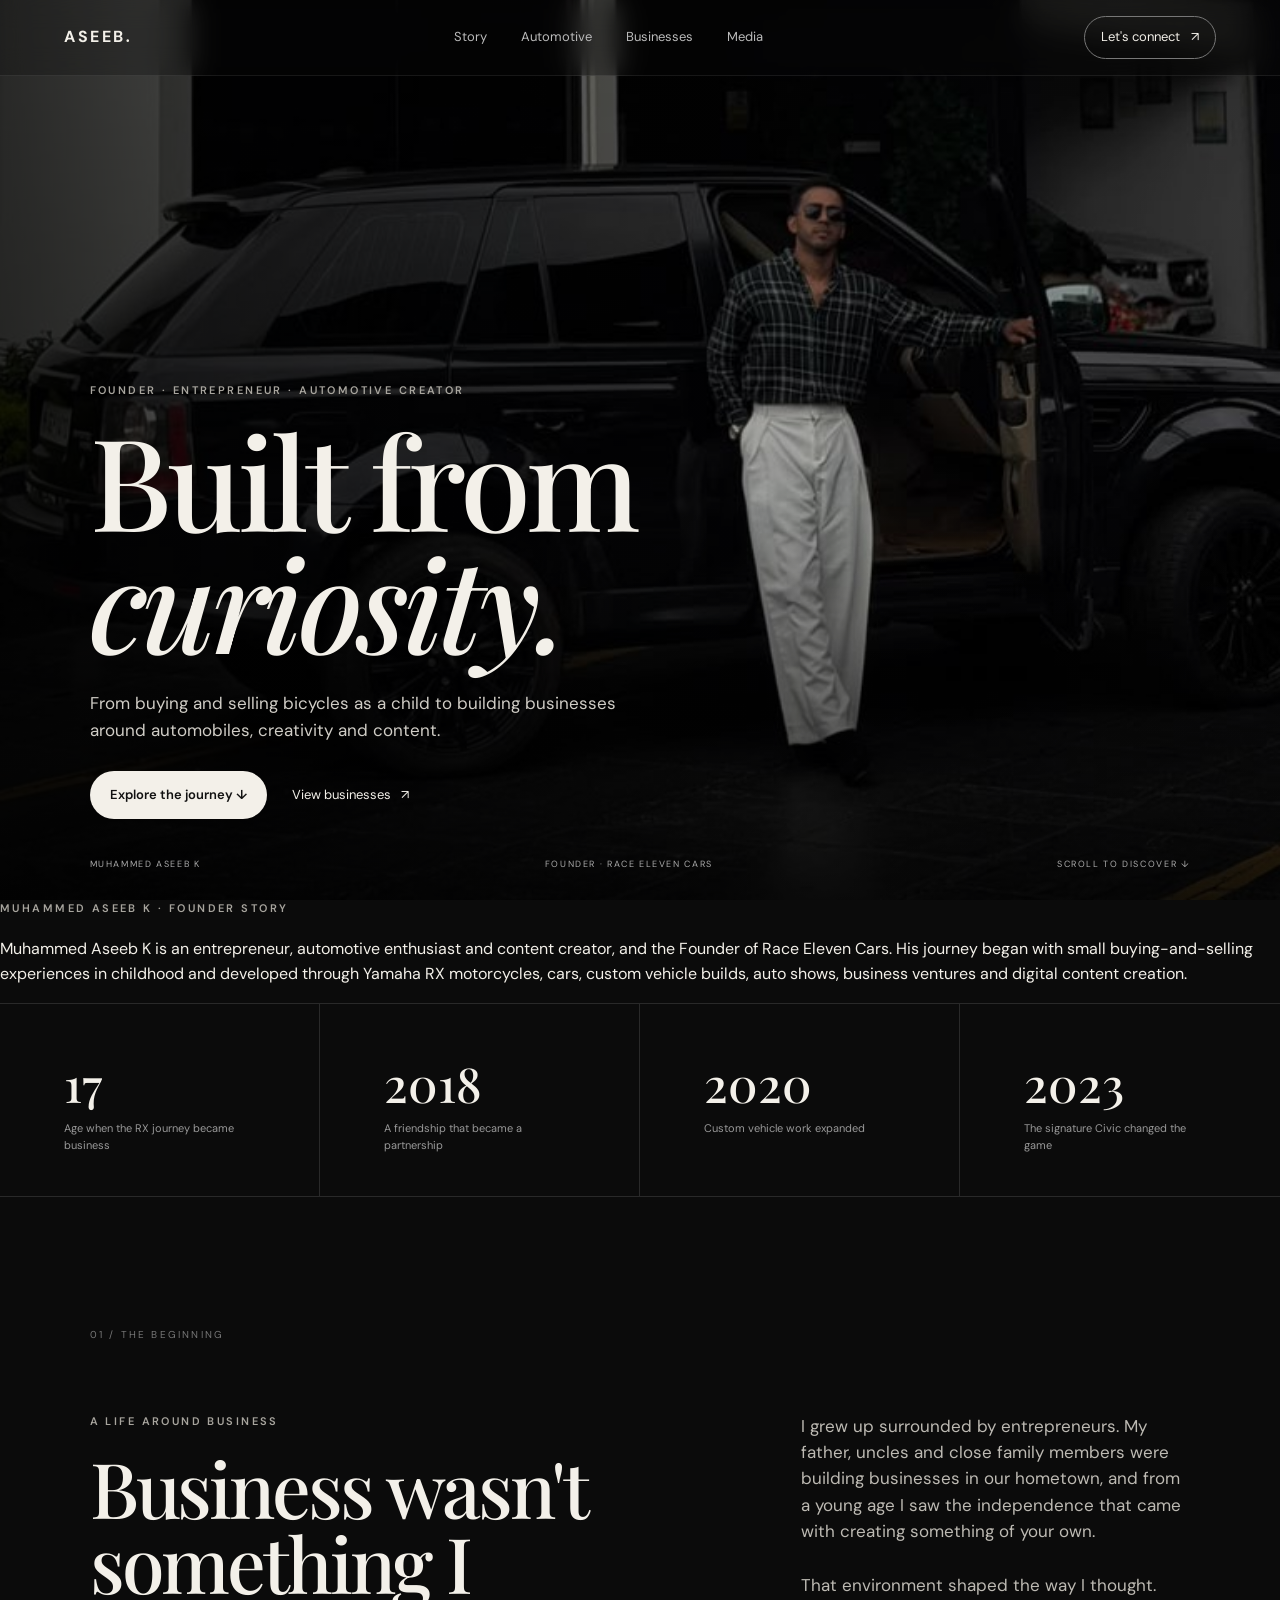
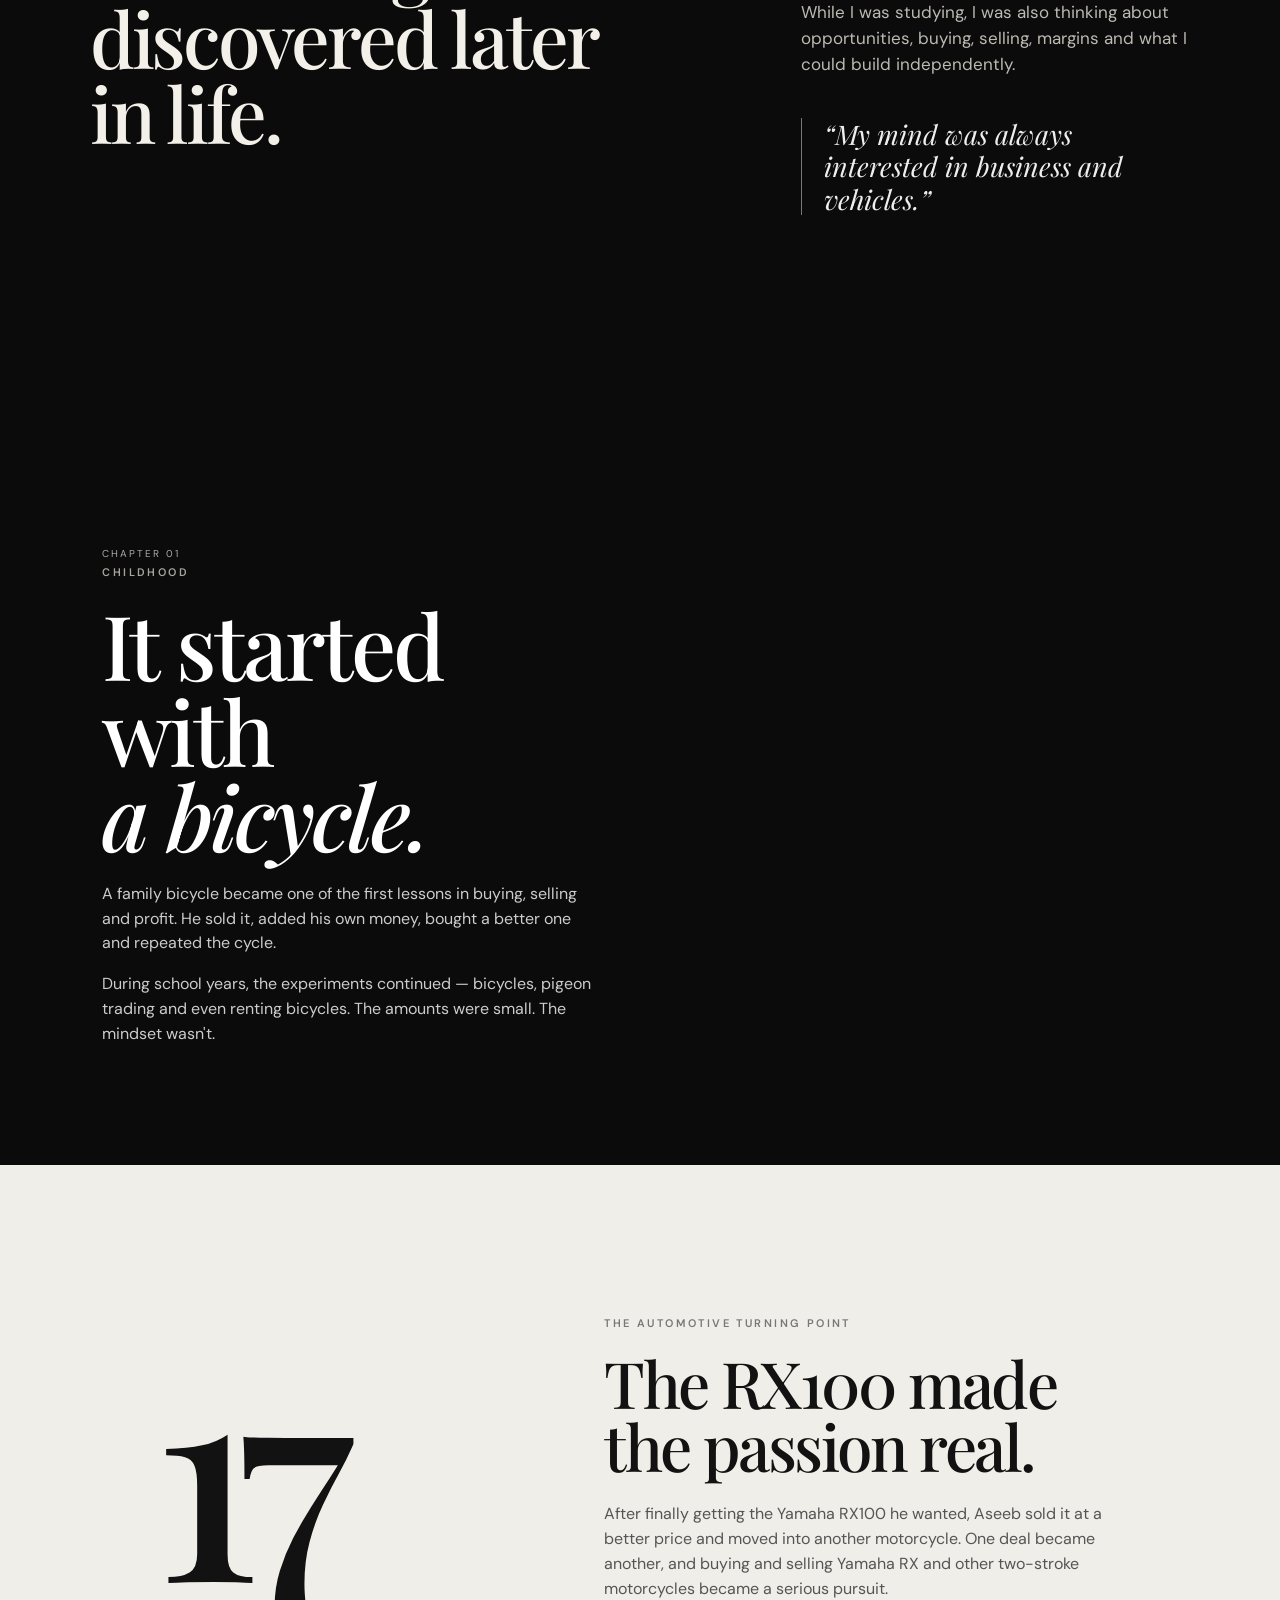
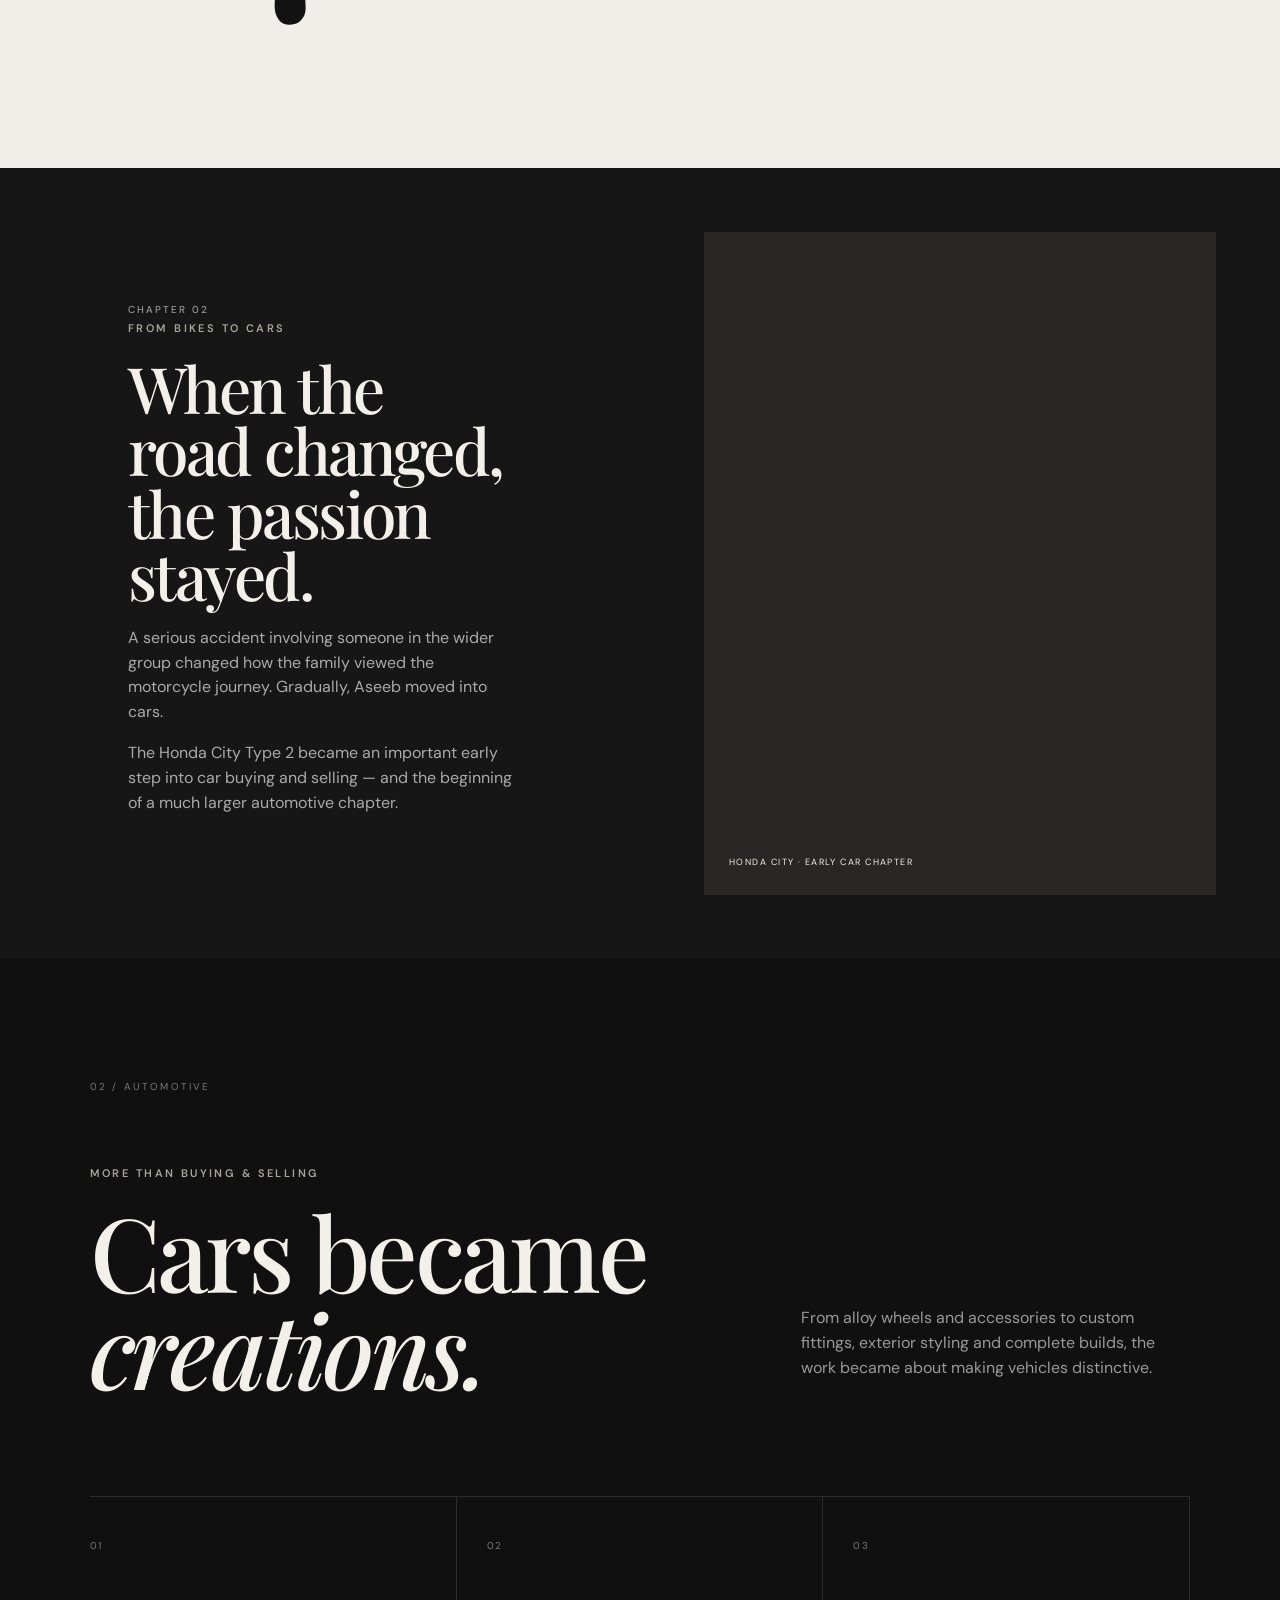
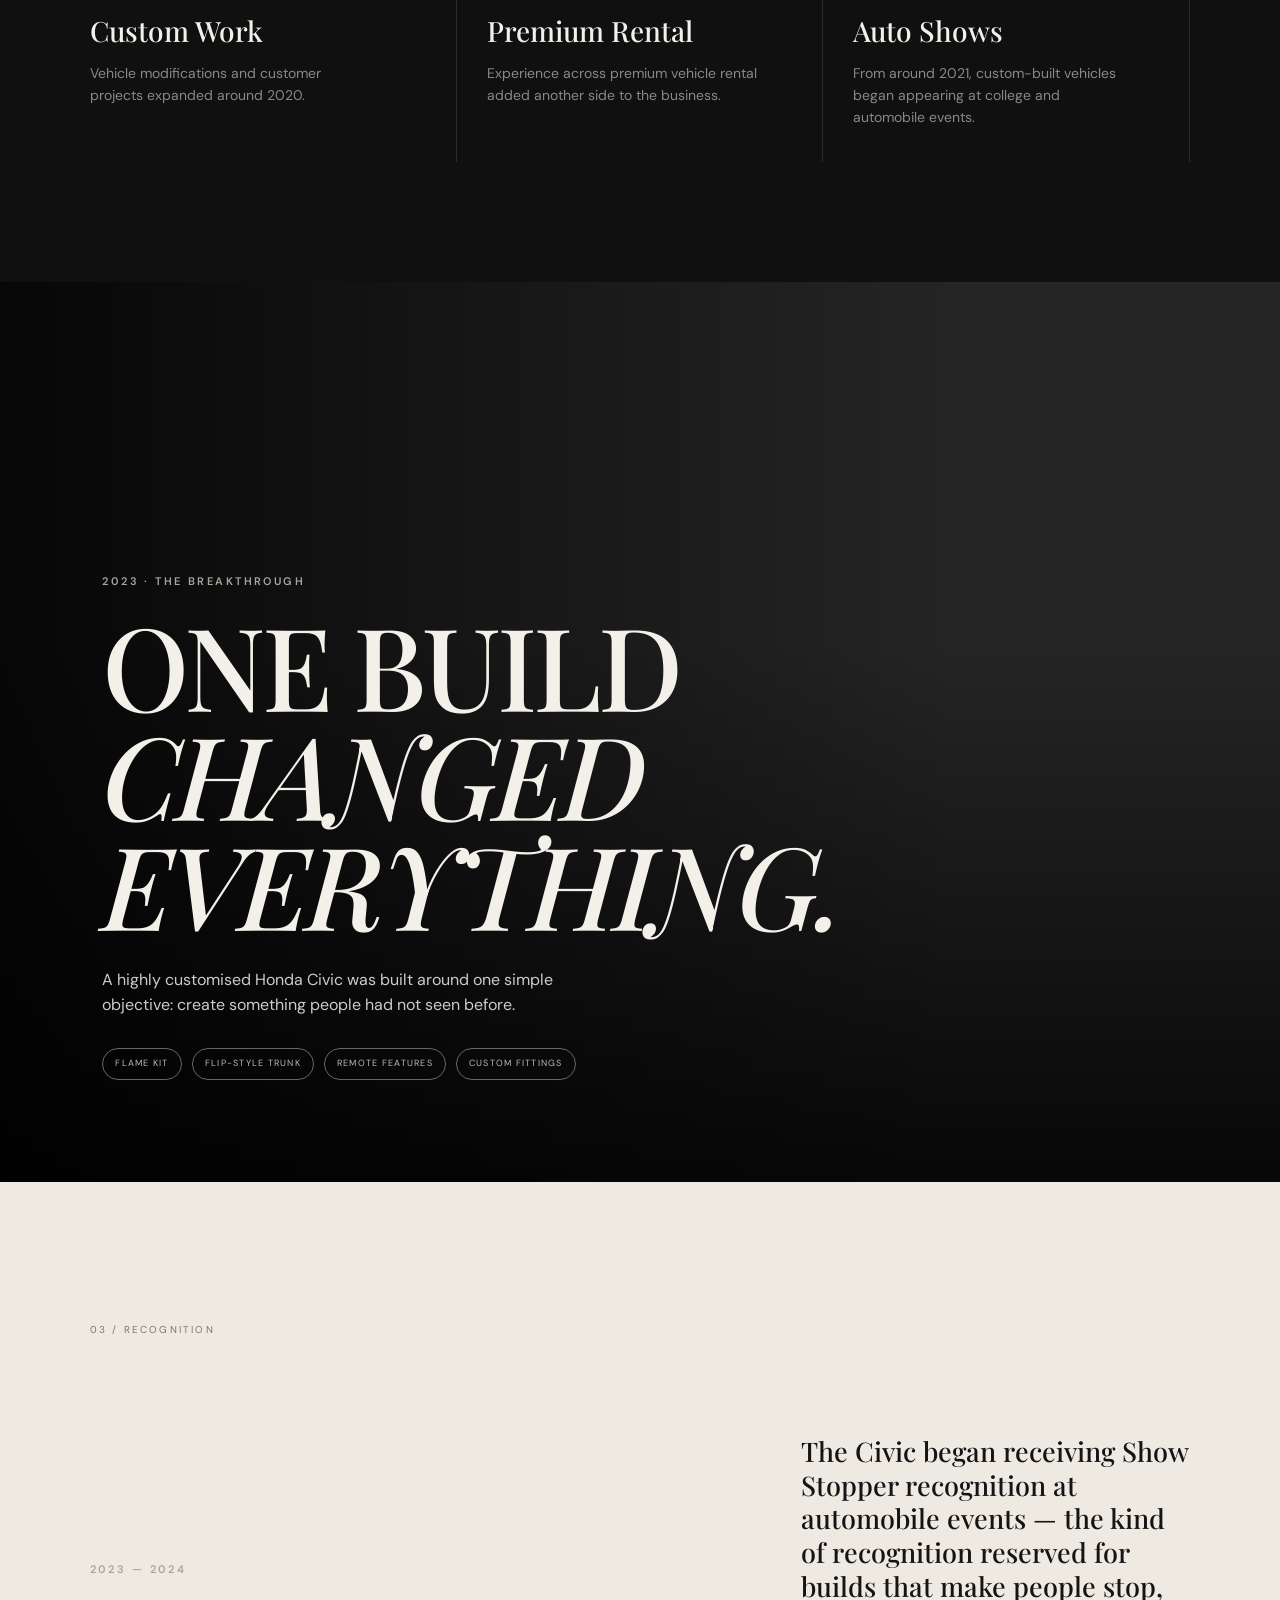
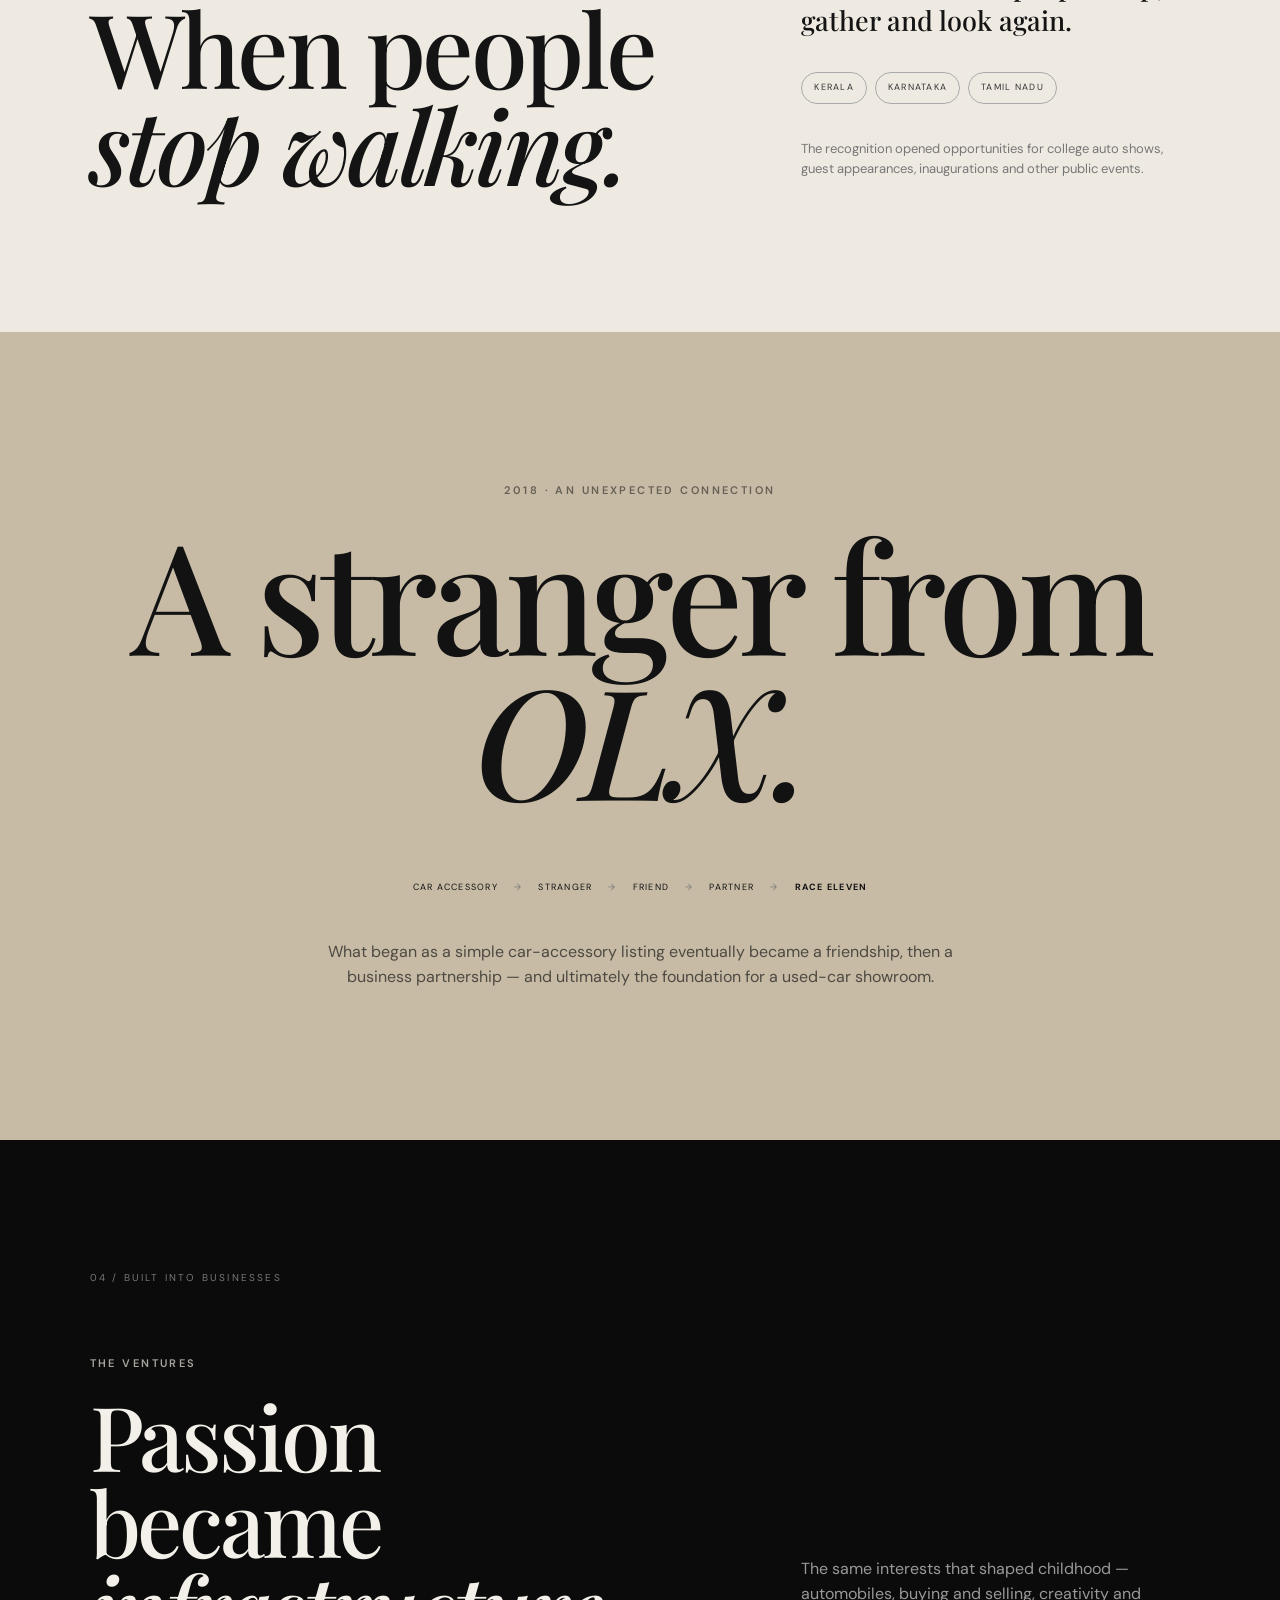
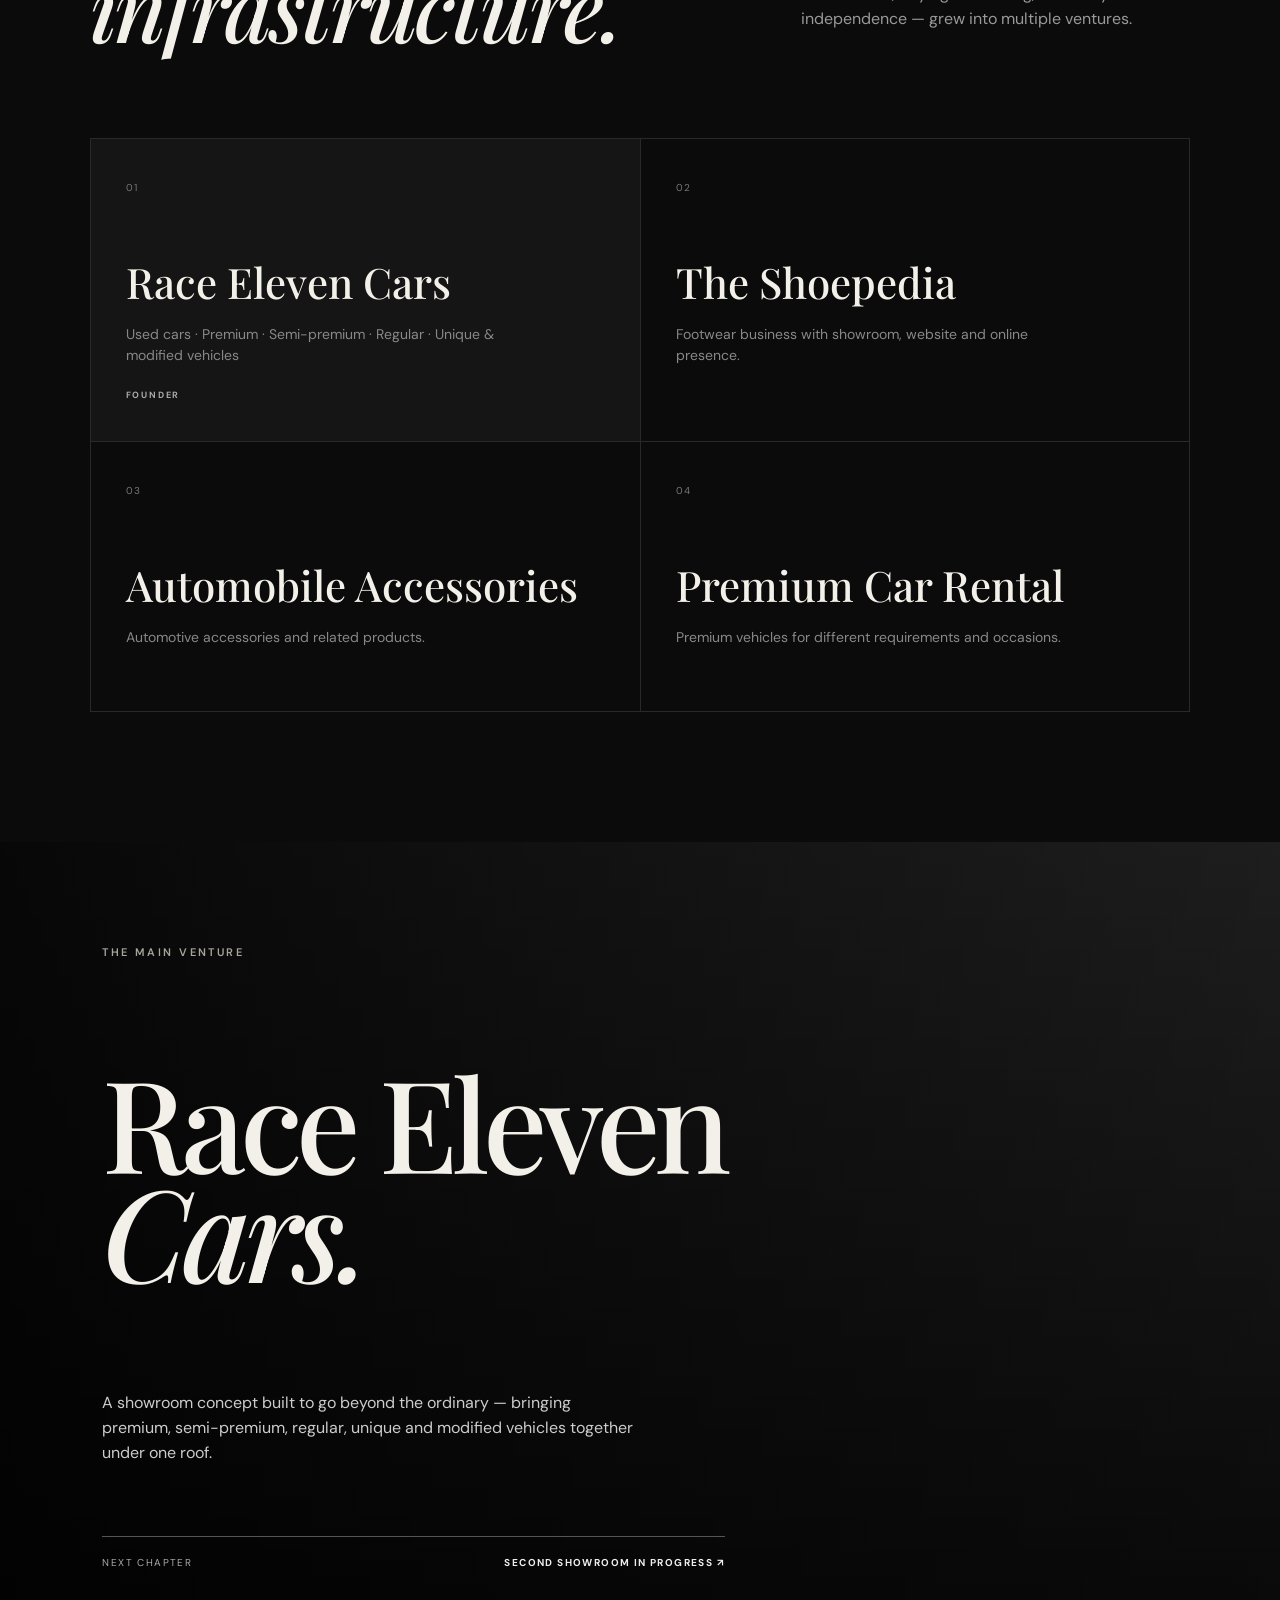
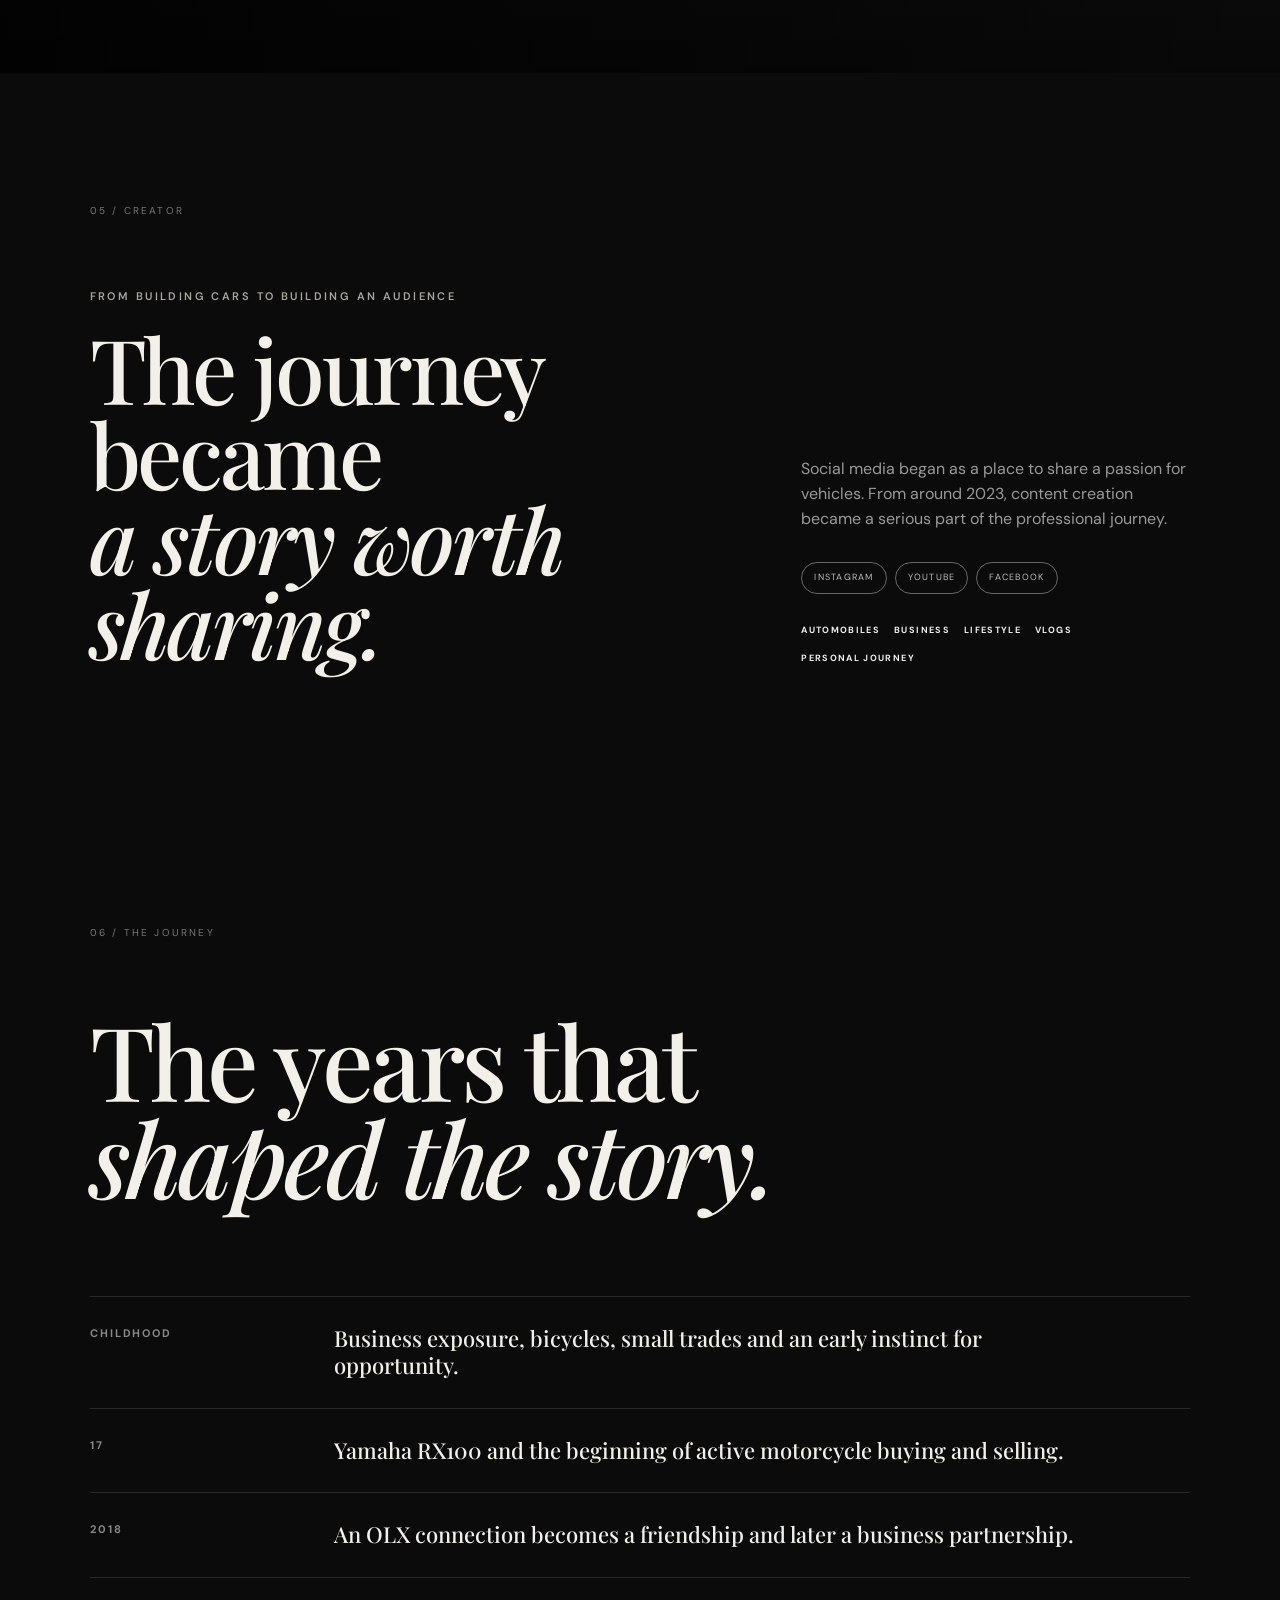
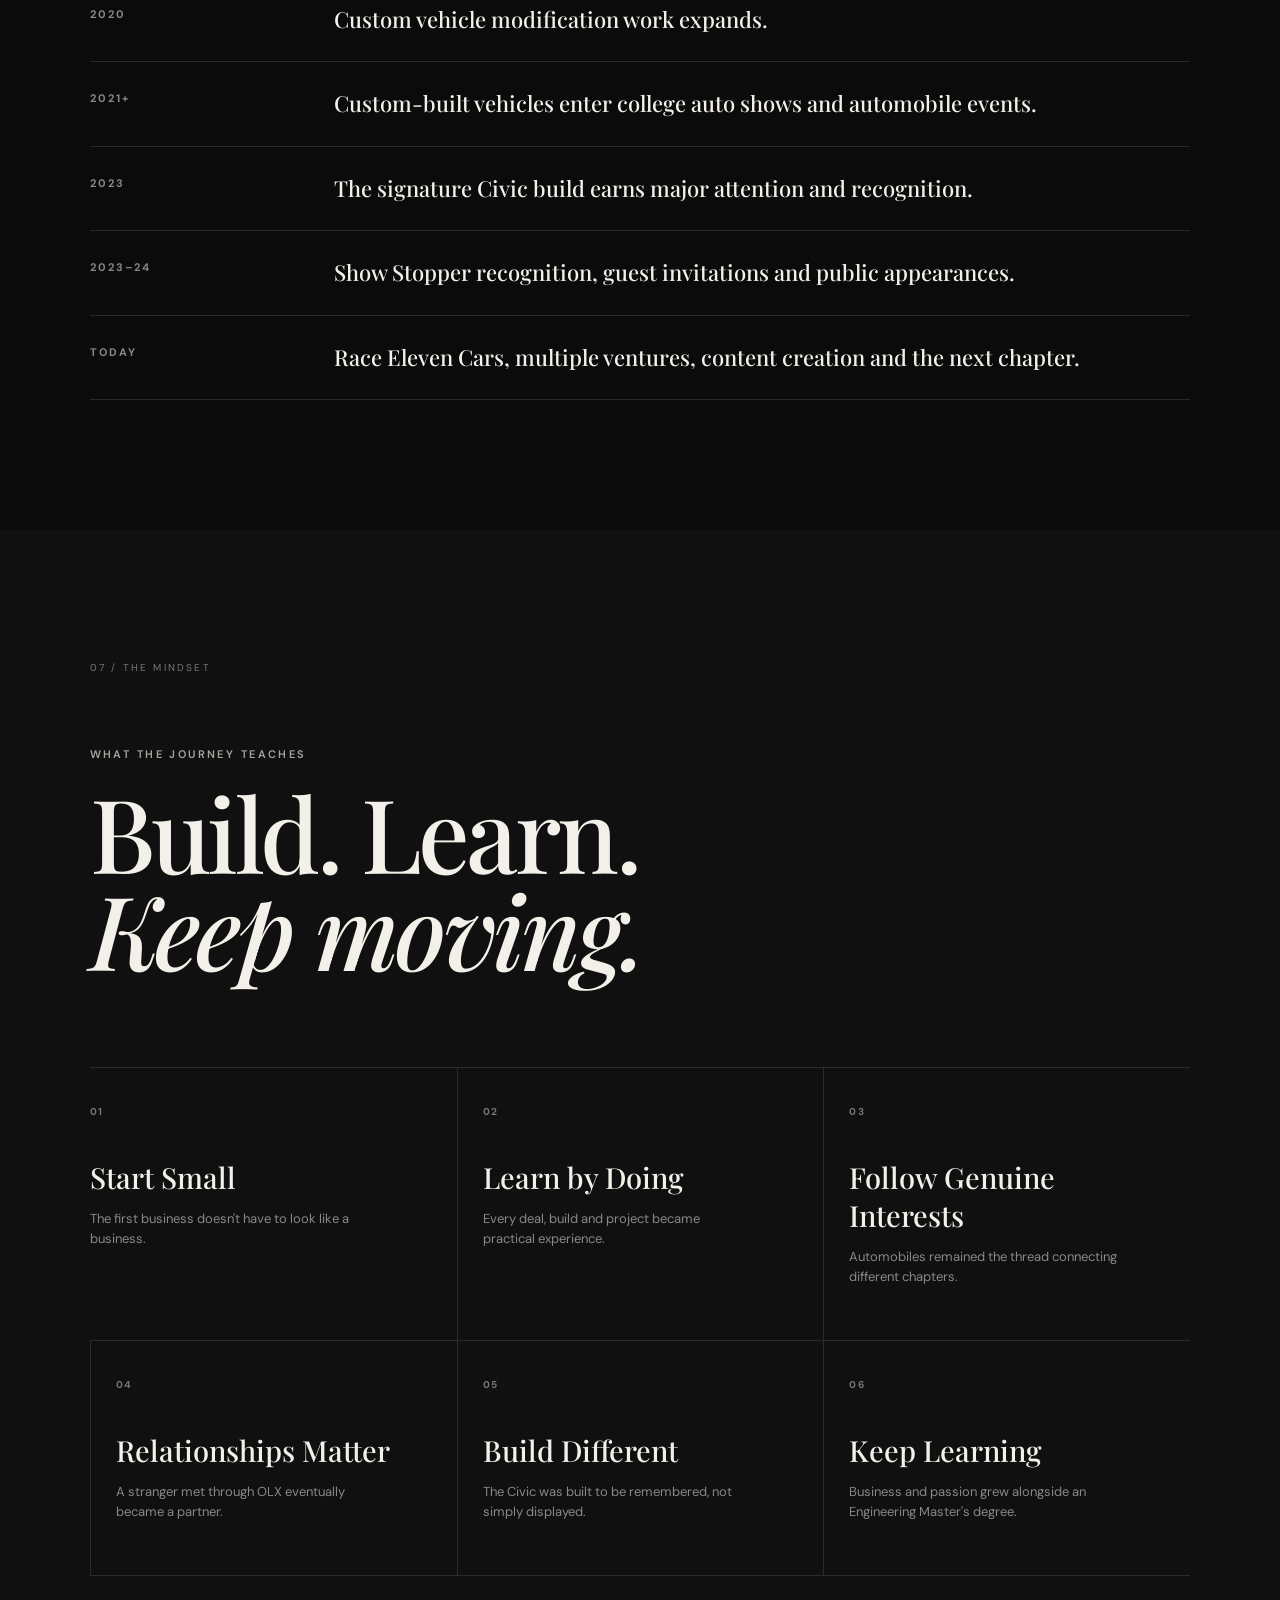
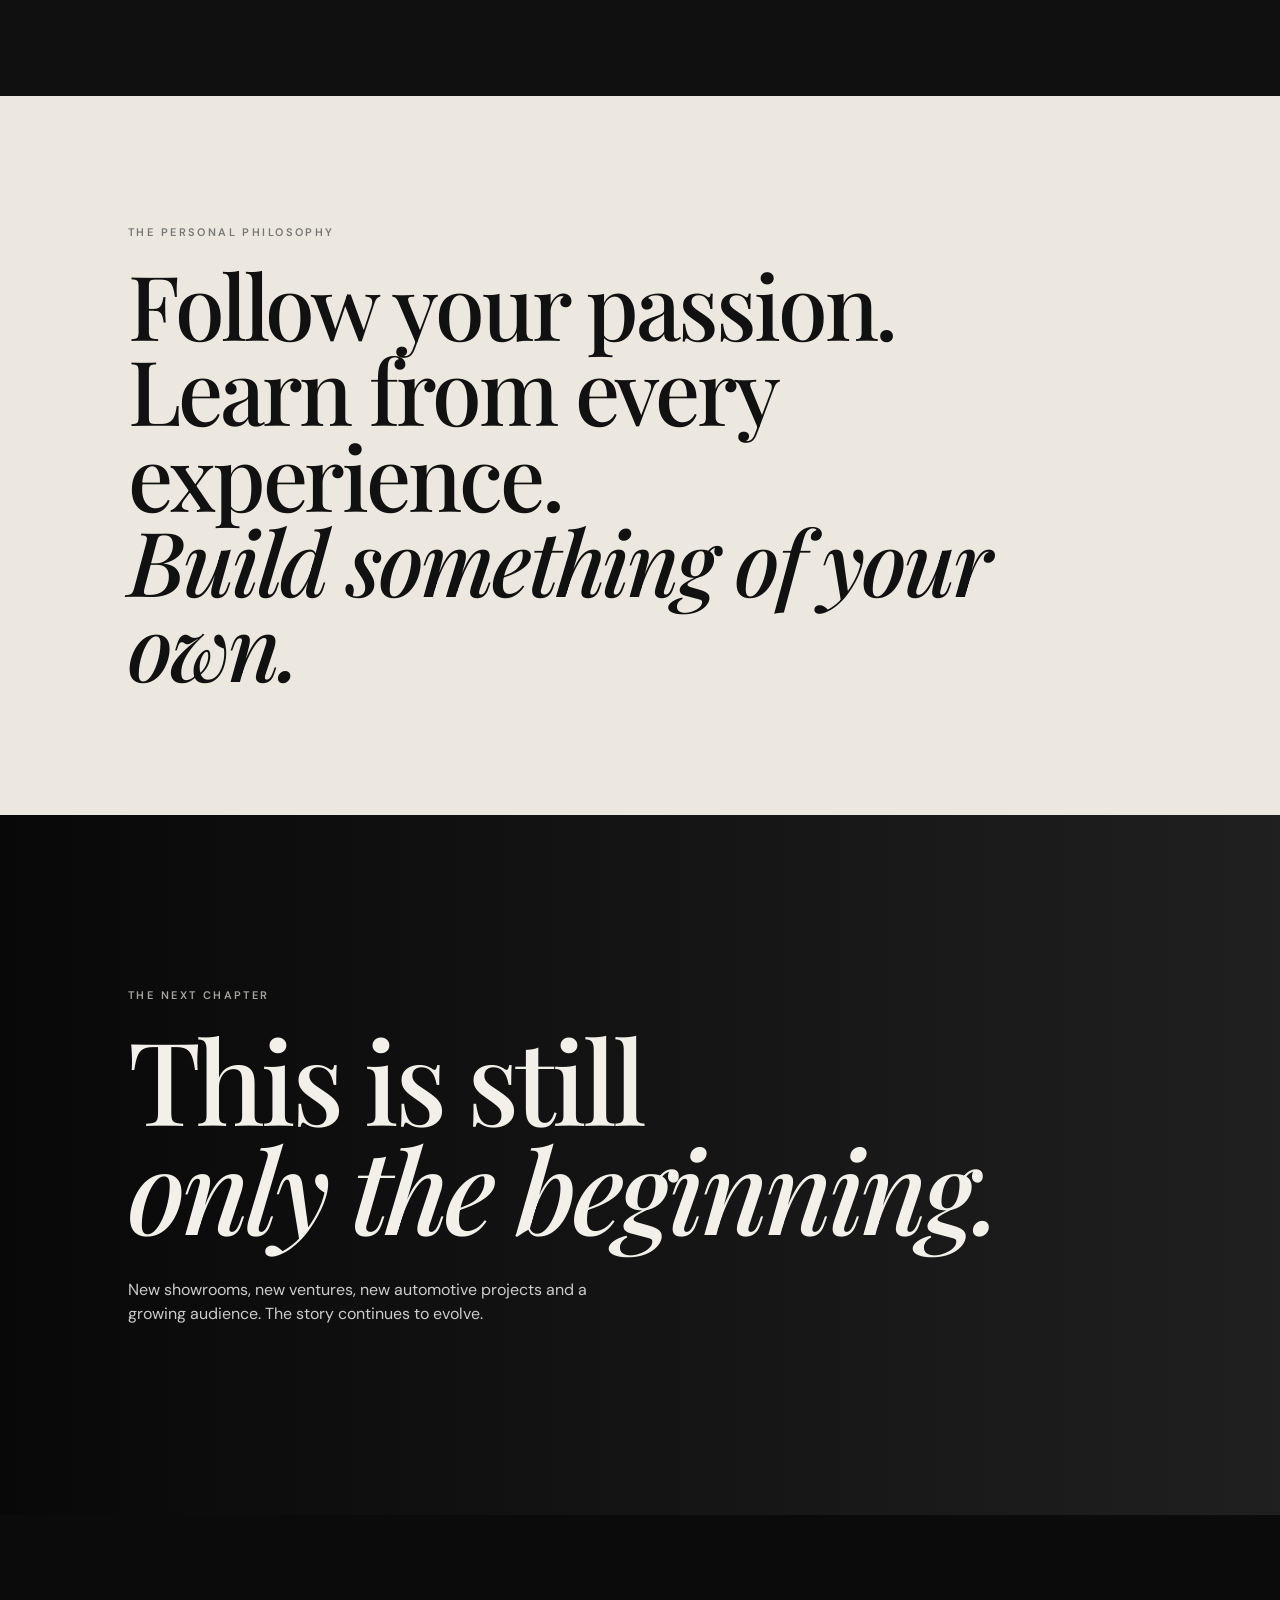
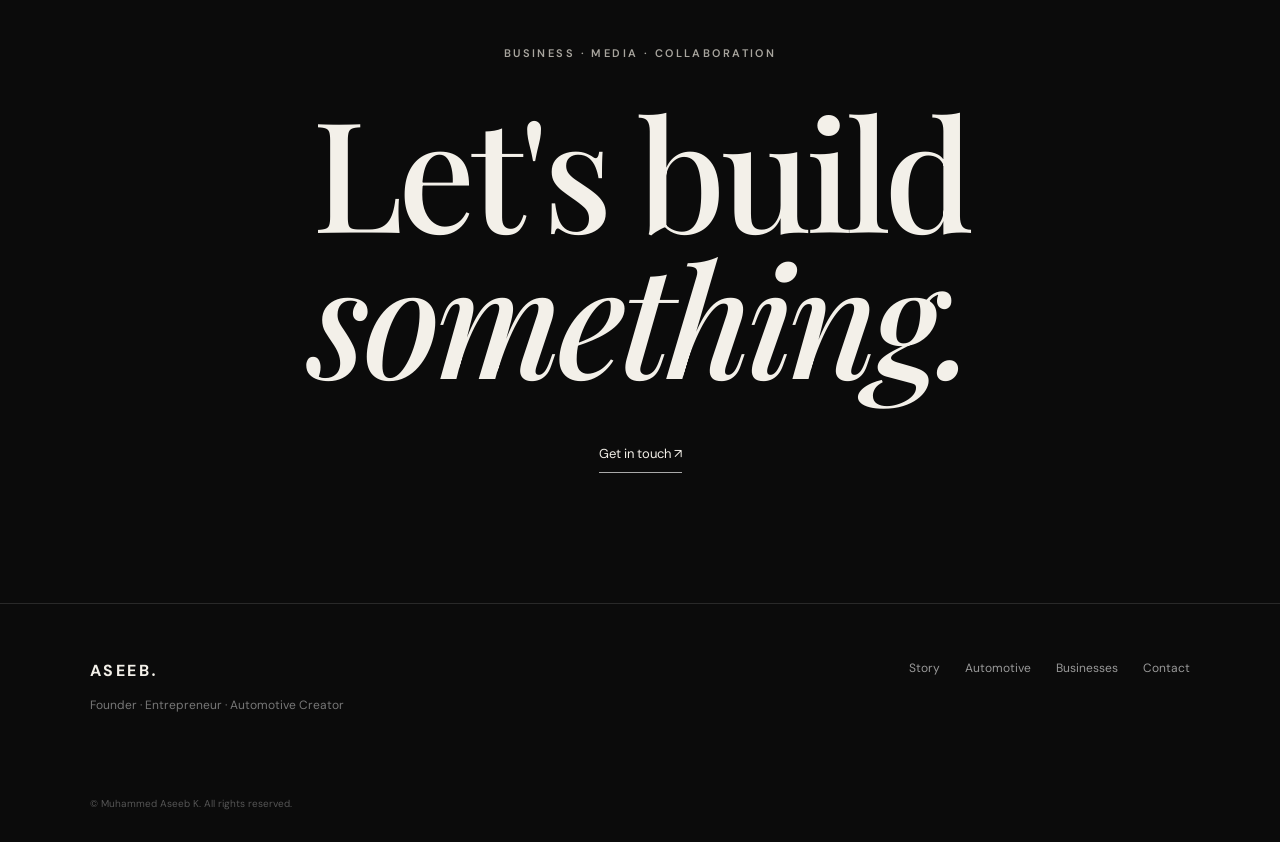
==== index.html @ 9942013c "new" ====
<!doctype html>
<html lang="en">
<head>
  <meta charset="utf-8">
  <meta name="viewport" content="width=device-width, initial-scale=1">

  <!-- Primary SEO -->
  <title>Muhammed Aseeb K | Founder, Entrepreneur & Automotive Creator</title>
  <meta name="description" content="Discover the founder story of Muhammed Aseeb K — entrepreneur, automotive enthusiast, content creator and Founder of Race Eleven Cars, from early bicycle trading to building automotive businesses.">
  <meta name="keywords" content="Muhammed Aseeb K, Muhammed Aseeb, Aseeb K, Race Eleven Cars, automotive entrepreneur, entrepreneur, founder, automotive creator, car enthusiast, modified cars, Kerala entrepreneur, used car business">
  <meta name="author" content="Muhammed Aseeb K">
  <meta name="robots" content="index, follow, max-image-preview:large, max-snippet:-1, max-video-preview:-1">
  <meta name="googlebot" content="index, follow, max-image-preview:large, max-snippet:-1, max-video-preview:-1">
  <meta name="theme-color" content="#0b0b0b">
  <link rel="canonical" href="https://kukkur11.com/">

  <!-- Open Graph / Facebook / LinkedIn -->
  <meta property="og:type" content="profile">
  <meta property="og:title" content="Muhammed Aseeb K | Founder, Entrepreneur & Automotive Creator">
  <meta property="og:description" content="The journey of Muhammed Aseeb K — from early buying and selling to automobiles, custom builds, Race Eleven Cars and content creation.">
  <meta property="og:url" content="https://kukkur11.com/">
  <meta property="og:site_name" content="Muhammed Aseeb K">
  <meta property="og:locale" content="en_US">
  <meta property="og:image" content="https://kukkur11.com/assets/kukku-hero-image.jpeg">
  <meta property="og:image:alt" content="Muhammed Aseeb K — Founder and automotive entrepreneur">

  <!-- X / Twitter -->
  <meta name="twitter:card" content="summary_large_image">
  <meta name="twitter:title" content="Muhammed Aseeb K | Founder & Automotive Entrepreneur">
  <meta name="twitter:description" content="Explore the founder journey of Muhammed Aseeb K, Founder of Race Eleven Cars and automotive entrepreneur.">
  <meta name="twitter:image" content="https://kukkur11.com/assets/og-image.jpg">
  <meta name="twitter:image:alt" content="Muhammed Aseeb K — Founder and automotive entrepreneur">

  <!-- Performance -->
  <link rel="preconnect" href="https://fonts.googleapis.com">
  <link rel="preconnect" href="https://fonts.gstatic.com" crossorigin>
  <link rel="preload" as="image" href="assets/hero.jpg">

  <!-- Fonts & stylesheet -->
  <link href="https://fonts.googleapis.com/css2?family=DM+Sans:wght@400;500;600;700&family=Playfair+Display:ital,wght@0,500;0,600;1,500;1,600&display=swap" rel="stylesheet">
  <link rel="stylesheet" href="styles.css">

  <!-- Person / Organization structured data -->
  <script type="application/ld+json">
  {
    "@context": "https://schema.org",
    "@type": "Person",
    "@id": "https://kukkur11.com/#muhammed-aseeb-k",
    "name": "Muhammed Aseeb K",
    "url": "https://kukkur11.com/",
    "jobTitle": "Founder, Entrepreneur & Automotive Creator",
    "description": "Entrepreneur, automotive enthusiast and content creator. Founder of Race Eleven Cars.",
    "knowsAbout": [
      "Entrepreneurship",
      "Automobiles",
      "Used Cars",
      "Vehicle Modification",
      "Automotive Content Creation"
    ],
    "worksFor": {
      "@type": "Organization",
      "name": "Race Eleven Cars"
    }
  }
  </script>

  <!-- Website structured data -->
  <script type="application/ld+json">
  {
    "@context": "https://schema.org",
    "@type": "WebSite",
    "@id": "https://kukkur11.com/#website",
    "url": "https://kukkur11.com/",
    "name": "Muhammed Aseeb K",
    "description": "Official founder portfolio and business story of Muhammed Aseeb K.",
    "publisher": {
      "@type": "Person",
      "name": "Muhammed Aseeb K"
    }
  }
  </script>

  <!-- FAQ structured data -->
  <script type="application/ld+json">
  {
    "@context": "https://schema.org",
    "@type": "FAQPage",
    "mainEntity": [
      {
        "@type": "Question",
        "name": "Who is Muhammed Aseeb K?",
        "acceptedAnswer": {
          "@type": "Answer",
          "text": "Muhammed Aseeb K is an entrepreneur, automotive enthusiast and content creator, and the Founder of Race Eleven Cars."
        }
      },
      {
        "@type": "Question",
        "name": "What is Race Eleven Cars?",
        "acceptedAnswer": {
          "@type": "Answer",
          "text": "Race Eleven Cars is a used-car showroom concept offering premium, semi-premium, regular, unique and modified vehicles."
        }
      },
      {
        "@type": "Question",
        "name": "When did Muhammed Aseeb K start his automobile journey?",
        "acceptedAnswer": {
          "@type": "Answer",
          "text": "His automobile business journey became more active at age 17, when he began buying and selling Yamaha RX and other two-stroke motorcycles."
        }
      },
      {
        "@type": "Question",
        "name": "What is notable about his 2023 Civic build?",
        "acceptedAnswer": {
          "@type": "Answer",
          "text": "In 2023, Muhammed Aseeb K built a highly customised Honda Civic with distinctive modifications including a flame kit, flip-style trunk setup, remote-operated features and custom fittings."
        }
      }
    ]
  }
  </script>
</head>
<body>
  <div class="progress"></div>

  <header class="nav">
    <a class="brand" href="#top">ASEEB<span>.</span></a>
    <nav>
      <a href="#story">Story</a>
      <a href="#automotive">Automotive</a>
      <a href="#businesses">Businesses</a>
      <a href="#media">Media</a>
    </nav>
    <a class="nav-cta" href="#contact">Let's connect <span>↗</span></a>
    <button class="menu" aria-label="Open menu">☰</button>
  </header>

  <main id="top" aria-label="Muhammed Aseeb K founder story">
    <section class="hero" aria-labelledby="hero-title">
      <div class="hero-bg"></div>
      <div class="hero-overlay"></div>
      <div class="hero-content">
        <p class="eyebrow">FOUNDER · ENTREPRENEUR · AUTOMOTIVE CREATOR</p>
        <h1 id="hero-title">Built from<br><em>curiosity.</em></h1>
        <p class="hero-copy">From buying and selling bicycles as a child to building businesses around automobiles, creativity and content.</p>
        <div class="hero-actions">
          <a class="button light" href="#story">Explore the journey <span>↓</span></a>
          <a class="text-link" href="#businesses">View businesses <span>↗</span></a>
        </div>
      </div>
      <div class="hero-bottom">
        <span>MUHAMMED ASEEB K</span>
        <span>FOUNDER · RACE ELEVEN CARS</span>
        <span>SCROLL TO DISCOVER ↓</span>
      </div>
    </section>

    <section class="seo-intro" aria-label="About Muhammed Aseeb K">
      <div>
        <p class="eyebrow">MUHAMMED ASEEB K · FOUNDER STORY</p>
        <p>Muhammed Aseeb K is an entrepreneur, automotive enthusiast and content creator, and the Founder of Race Eleven Cars. His journey began with small buying-and-selling experiences in childhood and developed through Yamaha RX motorcycles, cars, custom vehicle builds, auto shows, business ventures and digital content creation.</p>
      </div>
    </section>

    <section class="stats">
      <div><strong>17</strong><span>Age when the RX journey became business</span></div>
      <div><strong>2018</strong><span>A friendship that became a partnership</span></div>
      <div><strong>2020</strong><span>Custom vehicle work expanded</span></div>
      <div><strong>2023</strong><span>The signature Civic changed the game</span></div>
    </section>

    <section class="intro section" id="story">
      <div class="section-label">01 / THE BEGINNING</div>
      <div class="intro-grid">
        <div>
          <p class="eyebrow">A LIFE AROUND BUSINESS</p>
          <h2>Business wasn't something I discovered later in life.</h2>
        </div>
        <div class="intro-text">
          <p>I grew up surrounded by entrepreneurs. My father, uncles and close family members were building businesses in our hometown, and from a young age I saw the independence that came with creating something of your own.</p>
          <p>That environment shaped the way I thought. While I was studying, I was also thinking about opportunities, buying, selling, margins and what I could build independently.</p>
          <blockquote>“My mind was always interested in business and vehicles.”</blockquote>
        </div>
      </div>
    </section>

    <section class="chapter image-chapter">
      <div class="chapter-image bicycle"></div>
      <div class="chapter-content">
        <span class="chapter-number">CHAPTER 01</span>
        <p class="eyebrow">CHILDHOOD</p>
        <h2>It started with<br><em>a bicycle.</em></h2>
        <p>A family bicycle became one of the first lessons in buying, selling and profit. He sold it, added his own money, bought a better one and repeated the cycle.</p>
        <p>During school years, the experiments continued — bicycles, pigeon trading and even renting bicycles. The amounts were small. The mindset wasn't.</p>
      </div>
    </section>

    <section class="age-section">
      <div class="age">17</div>
      <div>
        <p class="eyebrow">THE AUTOMOTIVE TURNING POINT</p>
        <h2>The RX100 made the passion real.</h2>
        <p>After finally getting the Yamaha RX100 he wanted, Aseeb sold it at a better price and moved into another motorcycle. One deal became another, and buying and selling Yamaha RX and other two-stroke motorcycles became a serious pursuit.</p>
      </div>
    </section>

    <section class="split-story">
      <div class="split-copy">
        <span class="chapter-number">CHAPTER 02</span>
        <p class="eyebrow">FROM BIKES TO CARS</p>
        <h2>When the road changed, the passion stayed.</h2>
        <p>A serious accident involving someone in the wider group changed how the family viewed the motorcycle journey. Gradually, Aseeb moved into cars.</p>
        <p>The Honda City Type 2 became an important early step into car buying and selling — and the beginning of a much larger automotive chapter.</p>
      </div>
      <div class="split-visual">
        <div class="visual-card city"><span>HONDA CITY · EARLY CAR CHAPTER</span></div>
      </div>
    </section>

    <section class="dark-section" id="automotive">
      <div class="section-label">02 / AUTOMOTIVE</div>
      <div class="dark-head">
        <div><p class="eyebrow">MORE THAN BUYING & SELLING</p><h2>Cars became<br><em>creations.</em></h2></div>
        <p>From alloy wheels and accessories to custom fittings, exterior styling and complete builds, the work became about making vehicles distinctive.</p>
      </div>
      <div class="feature-grid">
        <article><span>01</span><h3>Custom Work</h3><p>Vehicle modifications and customer projects expanded around 2020.</p></article>
        <article><span>02</span><h3>Premium Rental</h3><p>Experience across premium vehicle rental added another side to the business.</p></article>
        <article><span>03</span><h3>Auto Shows</h3><p>From around 2021, custom-built vehicles began appearing at college and automobile events.</p></article>
      </div>
    </section>

    <section class="civic">
      <div class="civic-backdrop"></div>
      <div class="civic-content">
        <p class="eyebrow">2023 · THE BREAKTHROUGH</p>
        <h2>ONE BUILD<br><em>CHANGED EVERYTHING.</em></h2>
        <p>A highly customised Honda Civic was built around one simple objective: create something people had not seen before.</p>
        <div class="specs">
          <span>FLAME KIT</span><span>FLIP-STYLE TRUNK</span><span>REMOTE FEATURES</span><span>CUSTOM FITTINGS</span>
        </div>
      </div>
    </section>

    <section class="showstopper">
      <div class="section-label">03 / RECOGNITION</div>
      <div class="show-grid">
        <div>
          <p class="eyebrow">2023 — 2024</p>
          <h2>When people<br><em>stop walking.</em></h2>
        </div>
        <div>
          <p class="large-copy">The Civic began receiving Show Stopper recognition at automobile events — the kind of recognition reserved for builds that make people stop, gather and look again.</p>
          <div class="regions"><span>KERALA</span><span>KARNATAKA</span><span>TAMIL NADU</span></div>
          <p class="muted">The recognition opened opportunities for college auto shows, guest appearances, inaugurations and other public events.</p>
        </div>
      </div>
    </section>

    <section class="olx">
      <div class="olx-inner">
        <p class="eyebrow">2018 · AN UNEXPECTED CONNECTION</p>
        <h2>A stranger from<br><em>OLX.</em></h2>
        <div class="path"><span>CAR ACCESSORY</span><i>→</i><span>STRANGER</span><i>→</i><span>FRIEND</span><i>→</i><span>PARTNER</span><i>→</i><strong>RACE ELEVEN</strong></div>
        <p>What began as a simple car-accessory listing eventually became a friendship, then a business partnership — and ultimately the foundation for a used-car showroom.</p>
      </div>
    </section>

    <section class="businesses section" id="businesses">
      <div class="section-label">04 / BUILT INTO BUSINESSES</div>
      <div class="business-head">
        <div><p class="eyebrow">THE VENTURES</p><h2>Passion became<br><em>infrastructure.</em></h2></div>
        <p>The same interests that shaped childhood — automobiles, buying and selling, creativity and independence — grew into multiple ventures.</p>
      </div>
      <div class="business-grid">
        <article class="business featured"><span>01</span><h3>Race Eleven Cars</h3><p>Used cars · Premium · Semi-premium · Regular · Unique & modified vehicles</p><b>FOUNDER</b></article>
        <article class="business"><span>02</span><h3>The Shoepedia</h3><p>Footwear business with showroom, website and online presence.</p></article>
        <article class="business"><span>03</span><h3>Automobile Accessories</h3><p>Automotive accessories and related products.</p></article>
        <article class="business"><span>04</span><h3>Premium Car Rental</h3><p>Premium vehicles for different requirements and occasions.</p></article>
      </div>
    </section>

    <section class="race-eleven">
      <div class="re-overlay"></div>
      <div class="re-content">
        <p class="eyebrow">THE MAIN VENTURE</p>
        <h2>Race Eleven<br><em>Cars.</em></h2>
        <p>A showroom concept built to go beyond the ordinary — bringing premium, semi-premium, regular, unique and modified vehicles together under one roof.</p>
        <div class="re-next"><span>NEXT CHAPTER</span><strong>SECOND SHOWROOM IN PROGRESS ↗</strong></div>
      </div>
    </section>

    <section class="creator section" id="media">
      <div class="section-label">05 / CREATOR</div>
      <div class="creator-grid">
        <div><p class="eyebrow">FROM BUILDING CARS TO BUILDING AN AUDIENCE</p><h2>The journey became<br><em>a story worth sharing.</em></h2></div>
        <div>
          <p>Social media began as a place to share a passion for vehicles. From around 2023, content creation became a serious part of the professional journey.</p>
          <div class="platforms"><span>INSTAGRAM</span><span>YOUTUBE</span><span>FACEBOOK</span></div>
          <div class="content-types"><b>AUTOMOBILES</b><b>BUSINESS</b><b>LIFESTYLE</b><b>VLOGS</b><b>PERSONAL JOURNEY</b></div>
        </div>
      </div>
    </section>

    <section class="timeline section">
      <div class="section-label">06 / THE JOURNEY</div>
      <h2>The years that<br><em>shaped the story.</em></h2>
      <div class="timeline-list">
        <div><b>CHILDHOOD</b><span>Business exposure, bicycles, small trades and an early instinct for opportunity.</span></div>
        <div><b>17</b><span>Yamaha RX100 and the beginning of active motorcycle buying and selling.</span></div>
        <div><b>2018</b><span>An OLX connection becomes a friendship and later a business partnership.</span></div>
        <div><b>2020</b><span>Custom vehicle modification work expands.</span></div>
        <div><b>2021+</b><span>Custom-built vehicles enter college auto shows and automobile events.</span></div>
        <div><b>2023</b><span>The signature Civic build earns major attention and recognition.</span></div>
        <div><b>2023–24</b><span>Show Stopper recognition, guest invitations and public appearances.</span></div>
        <div><b>TODAY</b><span>Race Eleven Cars, multiple ventures, content creation and the next chapter.</span></div>
      </div>
    </section>

    <section class="lessons dark-section">
      <div class="section-label">07 / THE MINDSET</div>
      <div class="lessons-head"><p class="eyebrow">WHAT THE JOURNEY TEACHES</p><h2>Build. Learn.<br><em>Keep moving.</em></h2></div>
      <div class="lesson-grid">
        <div><b>01</b><h3>Start Small</h3><p>The first business doesn't have to look like a business.</p></div>
        <div><b>02</b><h3>Learn by Doing</h3><p>Every deal, build and project became practical experience.</p></div>
        <div><b>03</b><h3>Follow Genuine Interests</h3><p>Automobiles remained the thread connecting different chapters.</p></div>
        <div><b>04</b><h3>Relationships Matter</h3><p>A stranger met through OLX eventually became a partner.</p></div>
        <div><b>05</b><h3>Build Different</h3><p>The Civic was built to be remembered, not simply displayed.</p></div>
        <div><b>06</b><h3>Keep Learning</h3><p>Business and passion grew alongside an Engineering Master's degree.</p></div>
      </div>
    </section>

    <section class="manifesto">
      <div class="manifesto-inner">
        <p class="eyebrow">THE PERSONAL PHILOSOPHY</p>
        <h2>Follow your passion.<br>Learn from every experience.<br><em>Build something of your own.</em></h2>
      </div>
    </section>

    <section class="future">
      <div class="future-bg"></div>
      <div class="future-overlay"></div>
      <div class="future-content">
        <p class="eyebrow">THE NEXT CHAPTER</p>
        <h2>This is still<br><em>only the beginning.</em></h2>
        <p>New showrooms, new ventures, new automotive projects and a growing audience. The story continues to evolve.</p>
      </div>
    </section>

    <section class="contact section" id="contact">
      <p class="eyebrow">BUSINESS · MEDIA · COLLABORATION</p>
      <h2>Let's build<br><em>something.</em></h2>
      <a class="contact-link" href="mailto:hello@example.com">Get in touch ↗</a>
    </section>
  </main>

  <footer>
    <div><a class="brand" href="#top">ASEEB<span>.</span></a><p>Founder · Entrepreneur · Automotive Creator</p></div>
    <div class="footer-links"><a href="#story">Story</a><a href="#automotive">Automotive</a><a href="#businesses">Businesses</a><a href="#contact">Contact</a></div>
    <small>© <span id="year"></span> Muhammed Aseeb K. All rights reserved.</small>
  </footer>

  <script src="script.js"></script>
</body>
</html>
---- styles.css ----
*{box-sizing:border-box}html{scroll-behavior:smooth}body{margin:0;background:#0b0b0b;color:#f3f0e9;font-family:"DM Sans",sans-serif;line-height:1.55}a{color:inherit;text-decoration:none}.progress{position:fixed;top:0;left:0;height:2px;background:#f3f0e9;width:0;z-index:100}.nav{height:76px;position:fixed;top:0;left:0;right:0;z-index:50;display:flex;align-items:center;justify-content:space-between;padding:0 5vw;mix-blend-mode:normal;background:rgba(11,11,11,.28);backdrop-filter:blur(14px);border-bottom:1px solid rgba(255,255,255,.08)}.brand{font-weight:700;letter-spacing:.16em}.brand span{font-family:serif}.nav nav{display:flex;gap:34px;font-size:13px;color:#bbb}.nav nav a:hover,.footer-links a:hover{color:#fff}.nav-cta{font-size:13px;border:1px solid #777;border-radius:99px;padding:10px 16px}.nav-cta span{margin-left:8px}.menu{display:none;background:none;border:0;color:#fff;font-size:24px}.hero{height:100svh;min-height:680px;position:relative;overflow:hidden;display:flex;align-items:flex-end;padding:0 7vw 9vh}.hero-bg,.civic-backdrop,.future-bg{position:absolute;inset:0;background-size:cover;background-position:center}.hero-bg{background-image:url("assets/kukku-hero-image.jpeg");background-color:#292725}.hero-overlay{position:absolute;inset:0;background:linear-gradient(90deg,rgba(0,0,0,.78),rgba(0,0,0,.18) 70%),linear-gradient(0deg,rgba(0,0,0,.78),transparent 45%)}.hero-content{position:relative;max-width:850px}.eyebrow{font-size:11px;letter-spacing:.22em;font-weight:600;color:#a8a59e;margin:0 0 20px}.hero h1,.chapter-content h2,.dark-head h2,.civic h2,.showstopper h2,.olx h2,.business-head h2,.creator h2,.timeline h2,.lessons-head h2,.manifesto h2,.future h2,.contact h2{font-family:"Playfair Display",serif;font-weight:500;line-height:.95;letter-spacing:-.035em;margin:0}.hero h1{font-size:clamp(76px,10vw,155px)}em{font-style:italic}.hero-copy{max-width:530px;font-size:17px;color:#d0cdc6;margin:28px 0}.hero-actions{display:flex;gap:25px;align-items:center}.button{padding:14px 20px;border-radius:99px;font-size:13px;font-weight:600}.button.light{background:#f3f0e9;color:#111}.text-link{font-size:13px}.text-link span{margin-left:7px}.hero-bottom{position:absolute;bottom:28px;left:7vw;right:7vw;display:flex;justify-content:space-between;font-size:9px;letter-spacing:.18em;color:#aaa}.stats{display:grid;grid-template-columns:repeat(4,1fr);border-bottom:1px solid #292929;border-top:1px solid #292929}.stats div{padding:42px 5vw;border-right:1px solid #292929}.stats div:last-child{border:0}.stats strong{display:block;font-family:"Playfair Display";font-size:48px;font-weight:500}.stats span{font-size:11px;color:#999;display:block;max-width:180px}.section{padding:130px 7vw}.section-label{font-size:10px;letter-spacing:.22em;color:#777;margin-bottom:70px}.intro-grid,.business-head,.creator-grid,.show-grid,.dark-head{display:grid;grid-template-columns:1.2fr .8fr;gap:10vw}.intro h2{font:500 clamp(46px,6vw,88px)/.98 "Playfair Display";letter-spacing:-.04em;margin:0}.intro-text{font-size:17px;color:#bdbab3;max-width:570px}.intro-text p{margin-top:0;margin-bottom:28px}.intro blockquote{font:italic 27px/1.2 "Playfair Display";color:#eee;border-left:1px solid #777;padding-left:22px;margin:40px 0}.chapter{min-height:780px;position:relative;display:flex;align-items:flex-end;overflow:hidden}.chapter-image{background:#201e1c}.chapter-image .bicycle{display:block}.chapter-image.bicycle{background-image:linear-gradient(90deg,rgba(0,0,0,.1),rgba(0,0,0,.65)),url("assets/bicycle.jpg");background-size:cover;background-position:center}.chapter-content{position:relative;width:55%;padding:8vw;color:#fff}.chapter-number{font-size:10px;letter-spacing:.2em;color:#aaa}.chapter-content h2{font-size:clamp(55px,7vw,110px);margin:18px 0 25px}.chapter-content>p:not(.eyebrow):not(.chapter-number){max-width:520px;color:#ccc}.age-section{padding:150px 12vw;display:grid;grid-template-columns:1fr 1.5fr;gap:8vw;align-items:center;background:#f0eee8;color:#121212}.age{font:500 clamp(160px,22vw,330px)/.7 "Playfair Display";letter-spacing:-.08em}.age-section h2{font:500 clamp(45px,5vw,80px)/.98 "Playfair Display";margin:0 0 25px;letter-spacing:-.04em}.age-section p:not(.eyebrow){color:#555;max-width:650px}.age-section .eyebrow{color:#777}.split-story{display:grid;grid-template-columns:1fr 1fr;min-height:700px;background:#161616}.split-copy{padding:10vw;align-self:center}.split-copy h2{font:500 clamp(48px,5vw,82px)/.97 "Playfair Display";letter-spacing:-.04em;margin:20px 0}.split-copy p:not(.eyebrow){color:#aaa;max-width:520px}.split-visual{padding:5vw}.visual-card{height:100%;min-height:560px;background:#292725 url("assets/city.jpg") center/cover;display:flex;align-items:flex-end;padding:25px}.visual-card span{font-size:9px;letter-spacing:.16em}.dark-section{background:#101010;padding:120px 7vw}.dark-head h2{font-size:clamp(60px,8vw,125px)}.dark-head>p{align-self:end;color:#999;max-width:440px}.feature-grid{display:grid;grid-template-columns:repeat(3,1fr);border-top:1px solid #2c2c2c;margin-top:100px}.feature-grid article{padding:35px 30px 20px 0;border-right:1px solid #2c2c2c}.feature-grid article:not(:first-child){padding-left:30px}.feature-grid span,.business span,.lesson-grid b{font-size:10px;color:#777;letter-spacing:.15em}.feature-grid h3{font:500 28px "Playfair Display";margin:55px 0 10px}.feature-grid p{color:#888;font-size:14px;max-width:280px}.civic{height:100svh;min-height:700px;position:relative;display:flex;align-items:flex-end;padding:8vw;overflow:hidden}.civic-backdrop{background-image:url("assets/civic.jpg");background-color:#252525;transform:scale(1.05)}.civic:after{content:"";position:absolute;inset:0;background:linear-gradient(90deg,rgba(0,0,0,.82),transparent 75%),linear-gradient(0deg,rgba(0,0,0,.8),transparent 60%)}.civic-content{position:relative;z-index:1;max-width:800px}.civic h2{font-size:clamp(70px,9vw,150px)}.civic-content>p:not(.eyebrow){color:#ccc;max-width:480px;margin:30px 0}.specs{display:flex;gap:10px;flex-wrap:wrap}.specs span,.regions span,.platforms span{border:1px solid #666;border-radius:99px;padding:8px 12px;font-size:9px;letter-spacing:.14em;color:#bbb}.showstopper{padding:140px 7vw;background:#eeeae2;color:#141414}.showstopper .section-label{color:#777}.show-grid{align-items:end}.showstopper h2{font-size:clamp(65px,8vw,120px)}.large-copy{font:500 27px/1.25 "Playfair Display";max-width:650px}.regions{display:flex;gap:8px;flex-wrap:wrap;margin:35px 0}.regions span{color:#333;border-color:#aaa}.muted{color:#777;font-size:13px;max-width:550px}.olx{background:#c7bba6;color:#121212;padding:150px 7vw}.olx-inner{max-width:1100px;margin:auto;text-align:center}.olx .eyebrow{color:#665f54}.olx h2{font-size:clamp(80px,12vw,170px)}.olx-inner>p:last-child{max-width:650px;margin:45px auto 0;color:#4e4941}.path{display:flex;justify-content:center;align-items:center;gap:16px;flex-wrap:wrap;margin-top:70px;font-size:9px;letter-spacing:.14em}.path i{font-style:normal;color:#777}.business-head h2{font-size:clamp(60px,7vw,110px)}.business-head>p{color:#999;align-self:end}.business-grid{display:grid;grid-template-columns:repeat(2,1fr);margin-top:90px;border-top:1px solid #292929;border-left:1px solid #292929}.business{min-height:270px;padding:35px;border-right:1px solid #292929;border-bottom:1px solid #292929}.business h3{font:500 42px "Playfair Display";margin:55px 0 8px}.business p{color:#888;max-width:400px;font-size:14px}.business b{font-size:9px;letter-spacing:.2em;color:#aaa}.business.featured{background:#151515}.race-eleven{min-height:780px;position:relative;display:flex;align-items:flex-end;padding:8vw;overflow:hidden}.race-eleven:before{content:"";position:absolute;inset:0;background:#252525 url("assets/race-eleven.jpg") center/cover}.re-overlay{position:absolute;inset:0;background:linear-gradient(90deg,rgba(0,0,0,.8),rgba(0,0,0,.2)),linear-gradient(0deg,rgba(0,0,0,.75),transparent)}.re-content{position:relative;z-index:1;max-width:800px}.re-content h2{font:500 clamp(80px,10vw,150px)/.85 "Playfair Display";letter-spacing:-.05em}.re-content>p:not(.eyebrow){color:#ccc;max-width:540px;margin:30px 0 70px}.re-next{border-top:1px solid #555;padding-top:18px;display:flex;justify-content:space-between;max-width:700px;font-size:10px;letter-spacing:.14em;color:#aaa}.re-next strong{color:#eee}.creator-grid h2{font-size:clamp(58px,7vw,110px)}.creator-grid>div:last-child{align-self:end;color:#999}.platforms{display:flex;gap:8px;flex-wrap:wrap;margin:30px 0}.content-types{display:flex;gap:14px;flex-wrap:wrap}.content-types b{font-size:9px;letter-spacing:.15em;color:#eee}.timeline h2{font-size:clamp(65px,8vw,120px);margin-bottom:90px}.timeline-list{border-top:1px solid #292929}.timeline-list div{display:grid;grid-template-columns:180px 1fr;gap:5vw;padding:28px 0;border-bottom:1px solid #292929}.timeline-list b{font-size:11px;letter-spacing:.18em;color:#888}.timeline-list span{font:500 22px/1.25 "Playfair Display";max-width:750px}.lessons{padding-top:130px}.lessons-head h2{font-size:clamp(65px,8vw,120px)}.lesson-grid{display:grid;grid-template-columns:repeat(3,1fr);margin-top:90px;border-top:1px solid #2b2b2b}.lesson-grid>div{padding:30px 25px 40px 0;border-bottom:1px solid #2b2b2b}.lesson-grid>div:nth-child(n+2){padding-left:25px;border-left:1px solid #2b2b2b}.lesson-grid h3{font:500 29px "Playfair Display";margin:35px 0 8px}.lesson-grid p{color:#888;font-size:13px;max-width:270px}.manifesto{min-height:650px;background:#ece8df;color:#111;display:flex;align-items:center;padding:10vw}.manifesto .eyebrow{color:#777}.manifesto h2{font-size:clamp(55px,7vw,110px);max-width:1100px}.future{min-height:700px;position:relative;display:flex;align-items:center;padding:10vw;overflow:hidden}.future-bg{background-image:url("assets/future.jpg");background-color:#252525}.future-overlay{position:absolute;inset:0;background:linear-gradient(90deg,rgba(0,0,0,.78),rgba(0,0,0,.15))}.future-content{position:relative;z-index:1}.future h2{font-size:clamp(75px,9vw,145px)}.future-content>p:last-child{color:#ccc;max-width:520px;margin-top:35px}.contact{text-align:center;min-height:620px;display:flex;flex-direction:column;justify-content:center;align-items:center}.contact h2{font-size:clamp(80px,12vw,180px)}.contact-link{margin-top:55px;border-bottom:1px solid #aaa;padding-bottom:8px;font-size:13px}.contact .eyebrow{margin-bottom:35px}footer{border-top:1px solid #292929;padding:55px 7vw 30px;display:grid;grid-template-columns:1fr 1fr;gap:40px;position:relative}footer p{color:#777;font-size:12px}.footer-links{display:flex;gap:25px;font-size:12px;justify-content:flex-end}.footer-links a{color:#999}footer small{grid-column:1/-1;color:#555;font-size:10px;margin-top:30px}
@media(max-width:800px){.nav{padding:0 5vw}.nav nav,.nav-cta{display:none}.menu{display:block}.hero{padding:0 6vw 10vh}.hero h1{font-size:20vw}.hero-copy{font-size:15px}.hero-bottom span:nth-child(2){display:none}.hero-bottom{font-size:7px}.stats{grid-template-columns:1fr 1fr}.stats div{padding:28px 6vw}.stats strong{font-size:38px}.section,.dark-section{padding:90px 6vw}.intro-grid,.business-head,.creator-grid,.show-grid,.dark-head,.split-story,.age-section{grid-template-columns:1fr;gap:45px}.section-label{margin-bottom:45px}.chapter-content{width:100%;padding:12vw 7vw}.chapter{min-height:680px}.age-section{padding:100px 8vw}.age{font-size:150px}.split-visual{padding:0 6vw 8vw}.visual-card{min-height:420px}.feature-grid,.business-grid{grid-template-columns:1fr}.feature-grid article,.feature-grid article:not(:first-child){padding:28px 0;border-right:0;border-bottom:1px solid #2c2c2c}.feature-grid{margin-top:60px}.civic{padding:10vw 7vw}.specs span{font-size:7px}.showstopper,.olx{padding:100px 7vw}.large-copy{font-size:22px}.path{margin-top:45px}.business-grid{margin-top:60px}.business{min-height:230px}.business h3{font-size:35px}.race-eleven{min-height:650px;padding:10vw 7vw}.re-next{display:block}.re-next strong{display:block;margin-top:12px}.timeline h2{margin-bottom:60px}.timeline-list div{grid-template-columns:90px 1fr;gap:20px}.timeline-list span{font-size:18px}.lesson-grid{grid-template-columns:1fr}.lesson-grid>div:nth-child(n+2){padding-left:0;border-left:0}.manifesto{min-height:550px;padding:15vw 7vw}footer{grid-template-columns:1fr}.footer-links{justify-content:flex-start;flex-wrap:wrap}footer small{grid-column:1}}
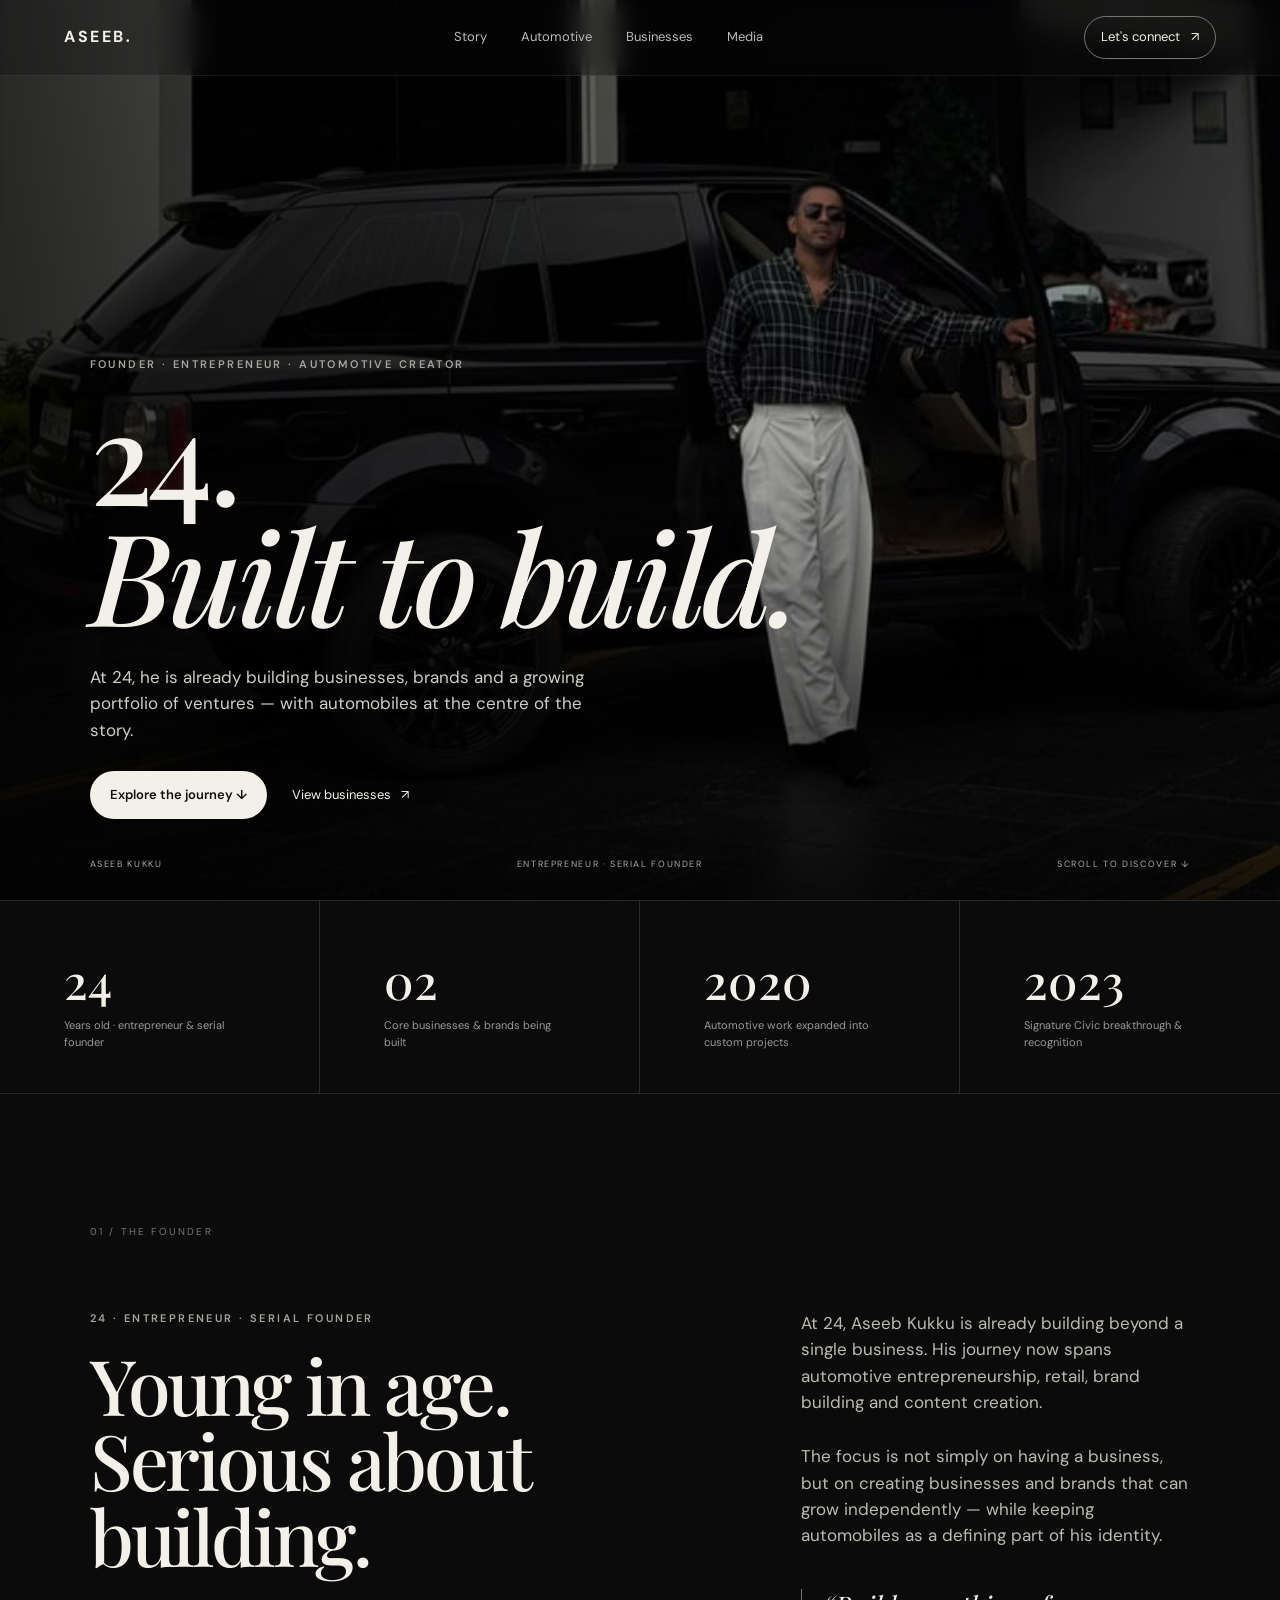
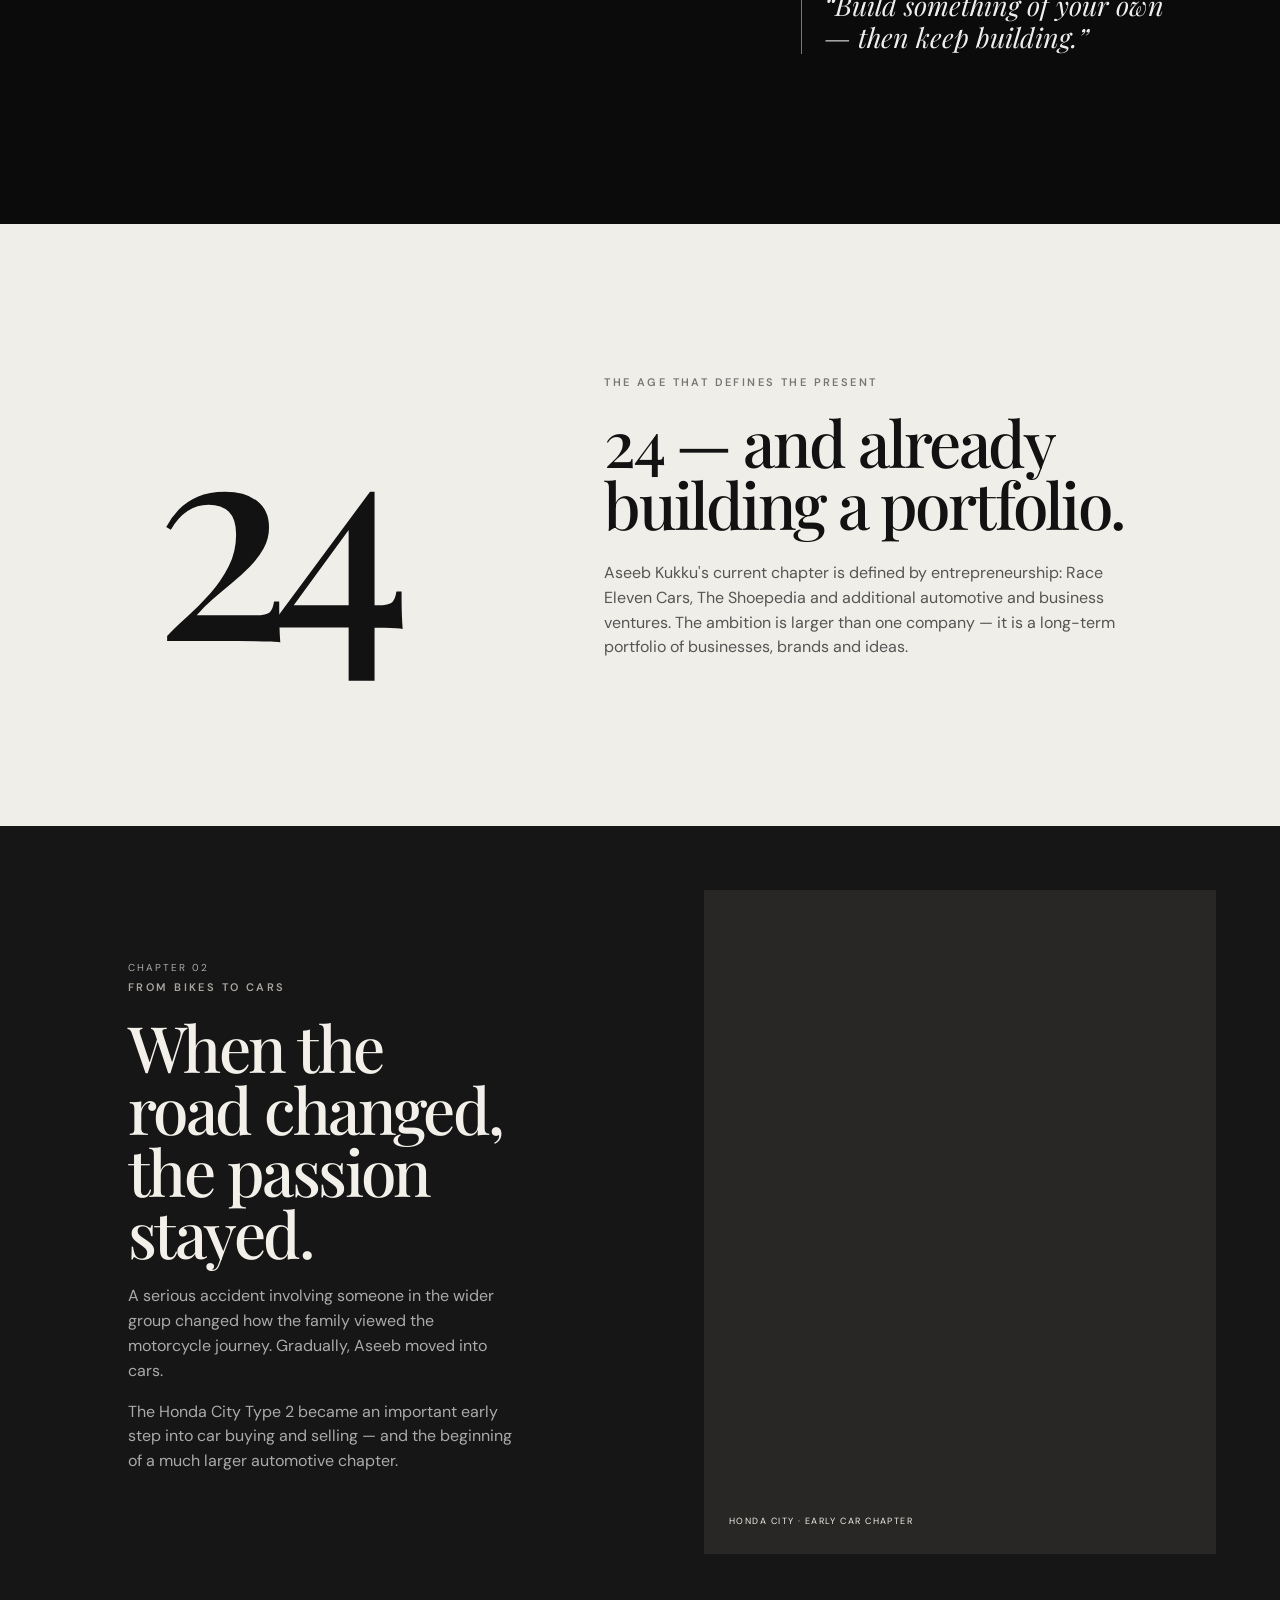
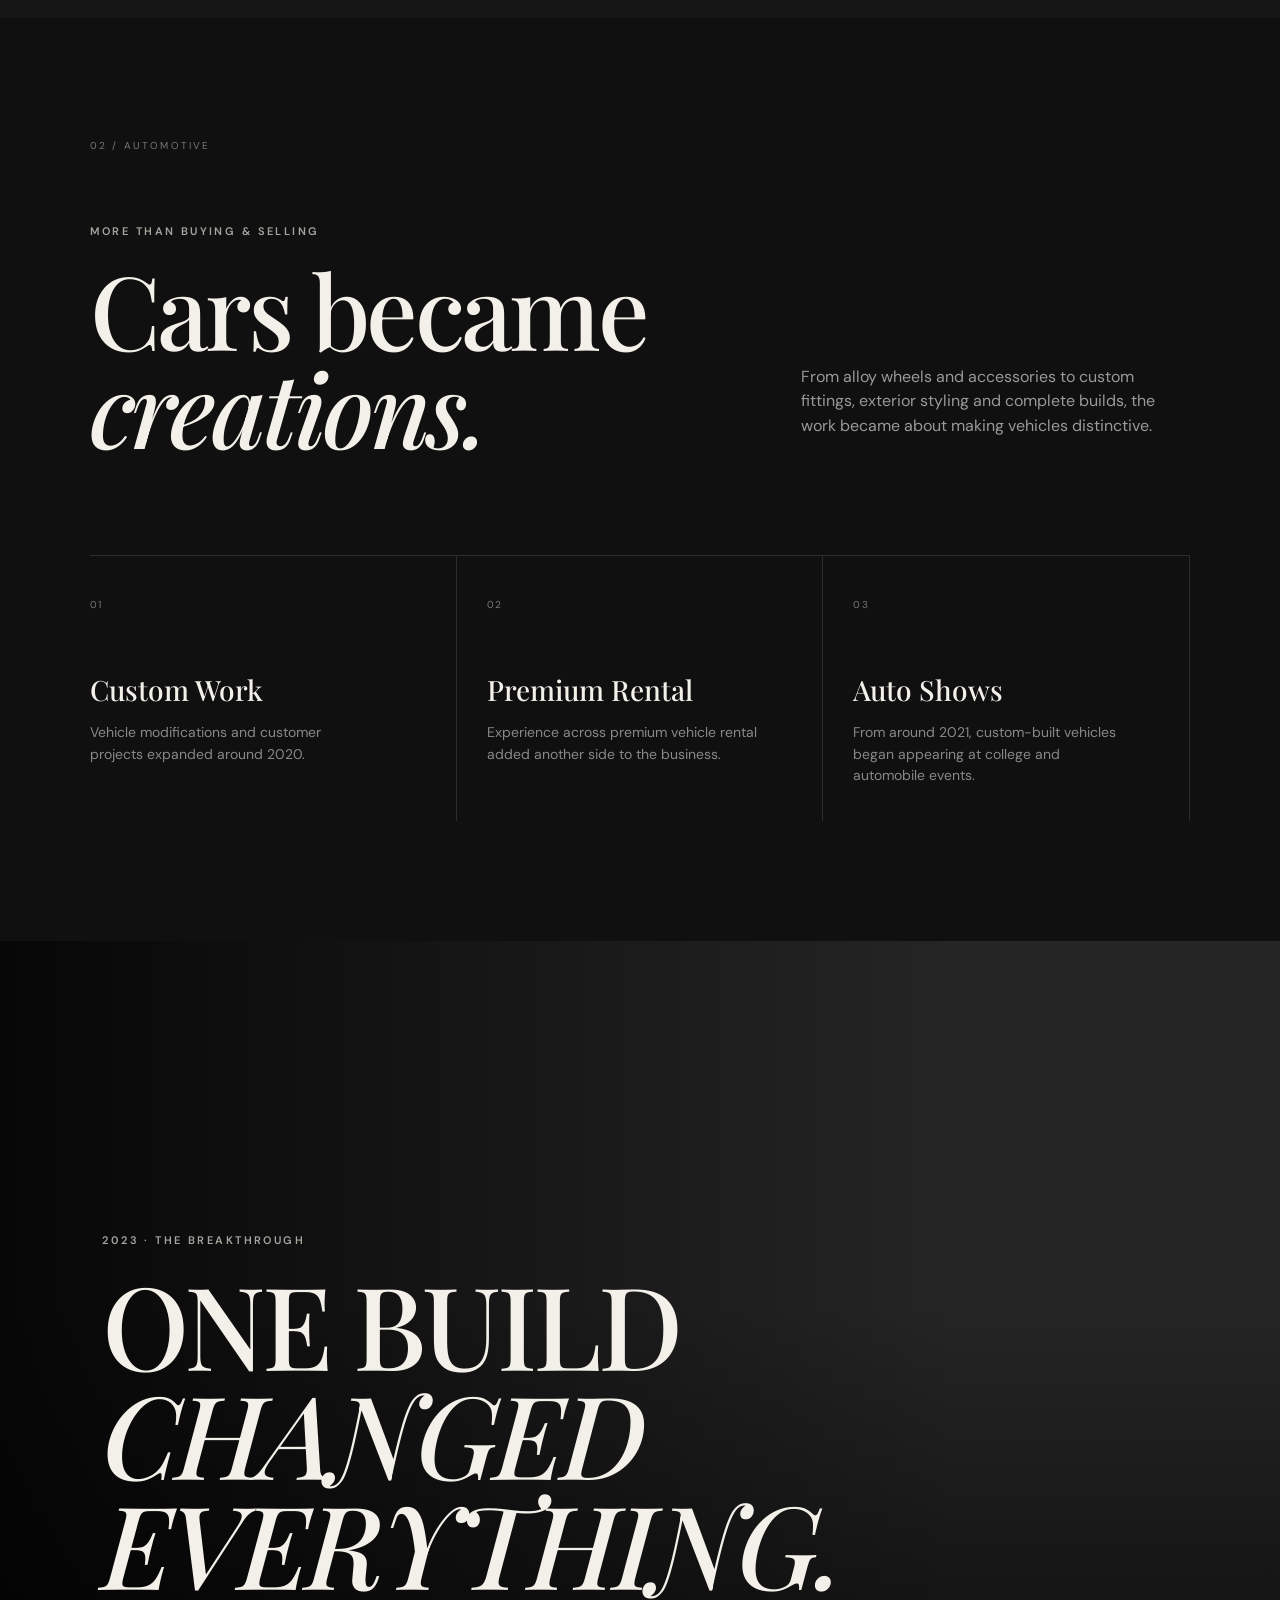
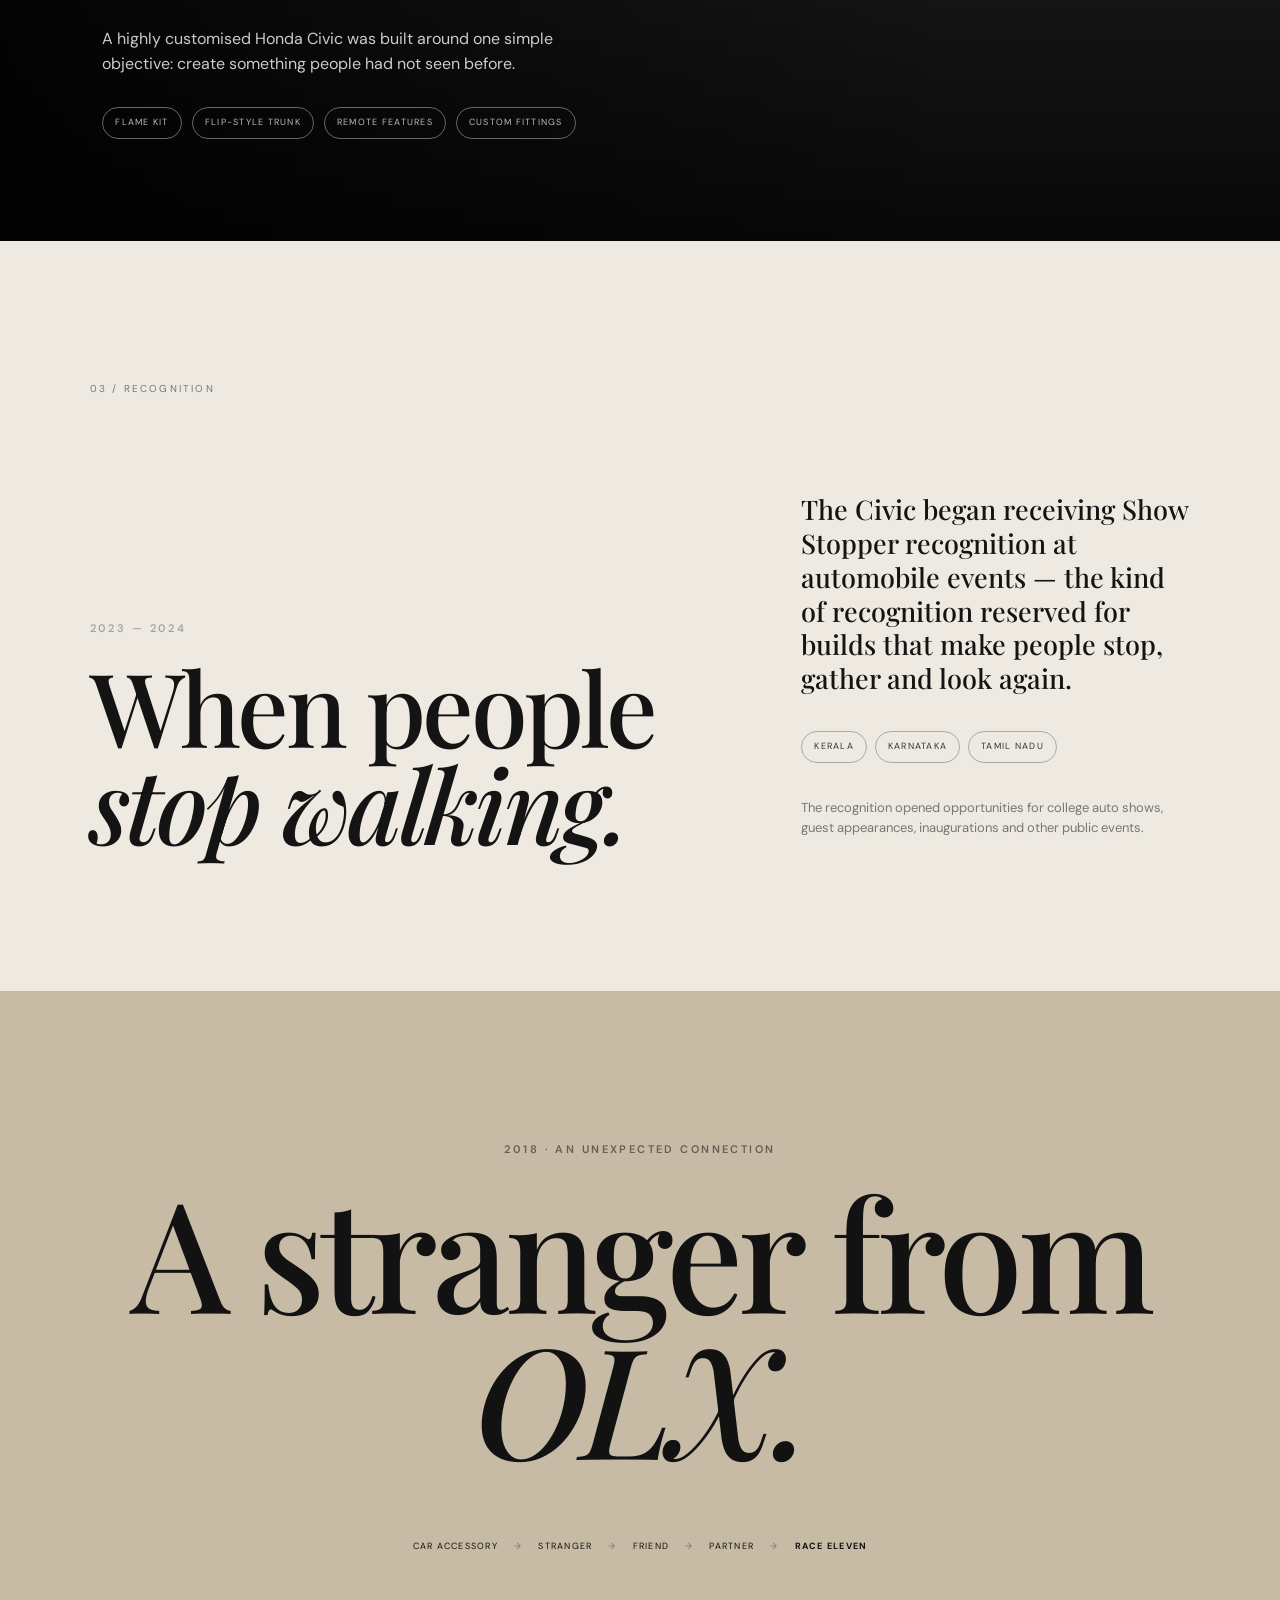
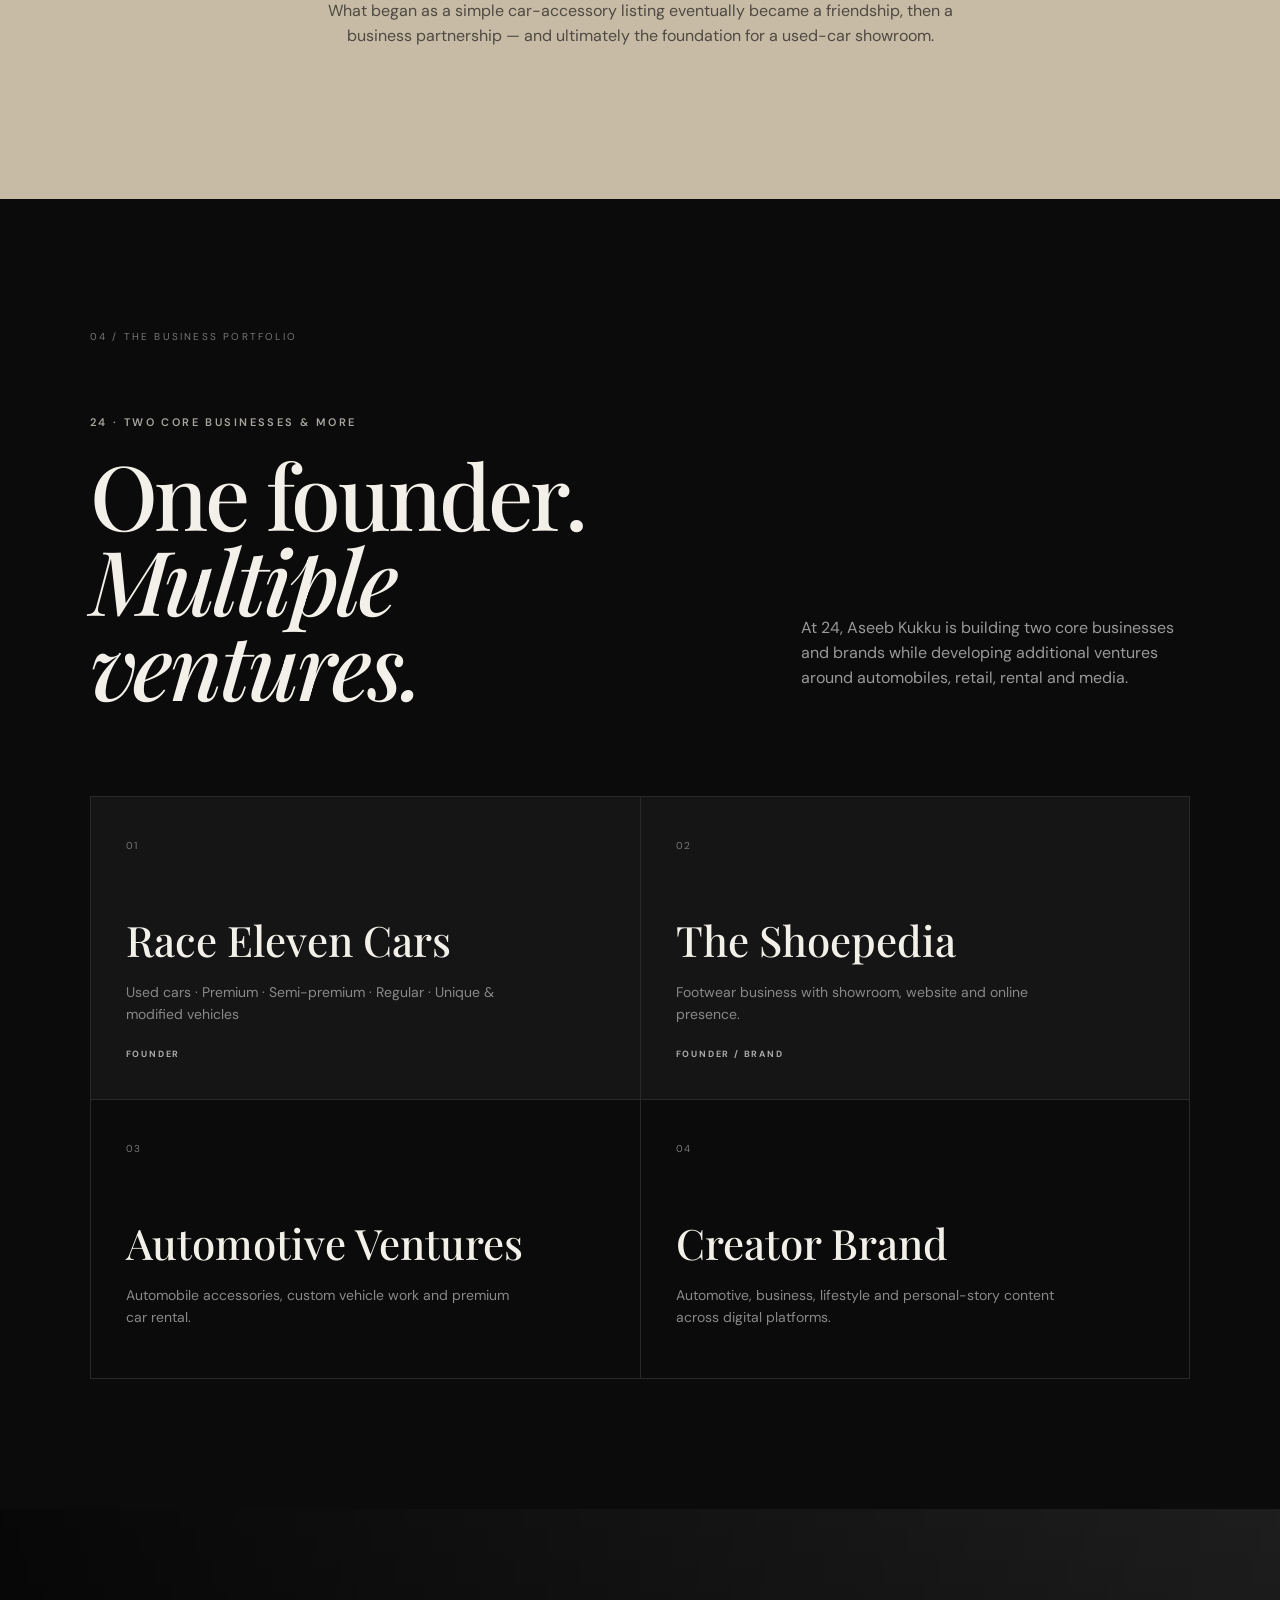
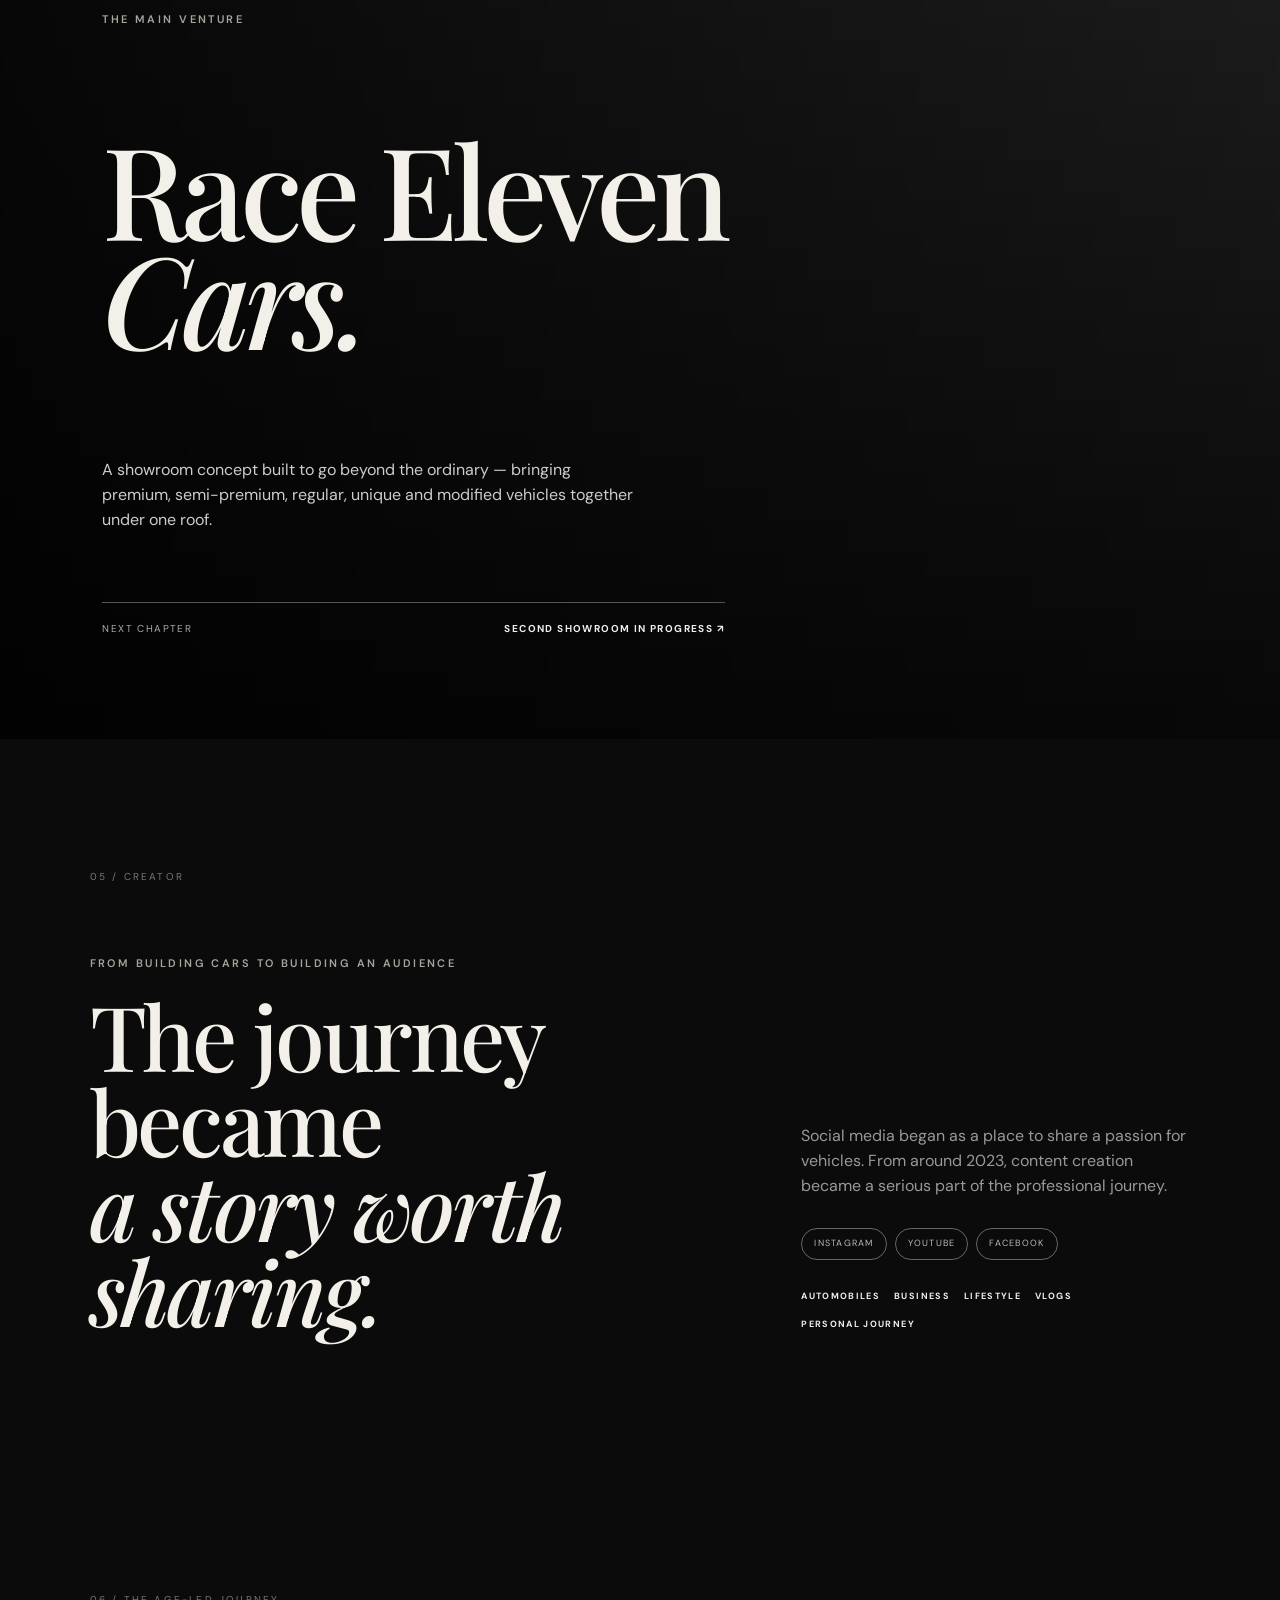
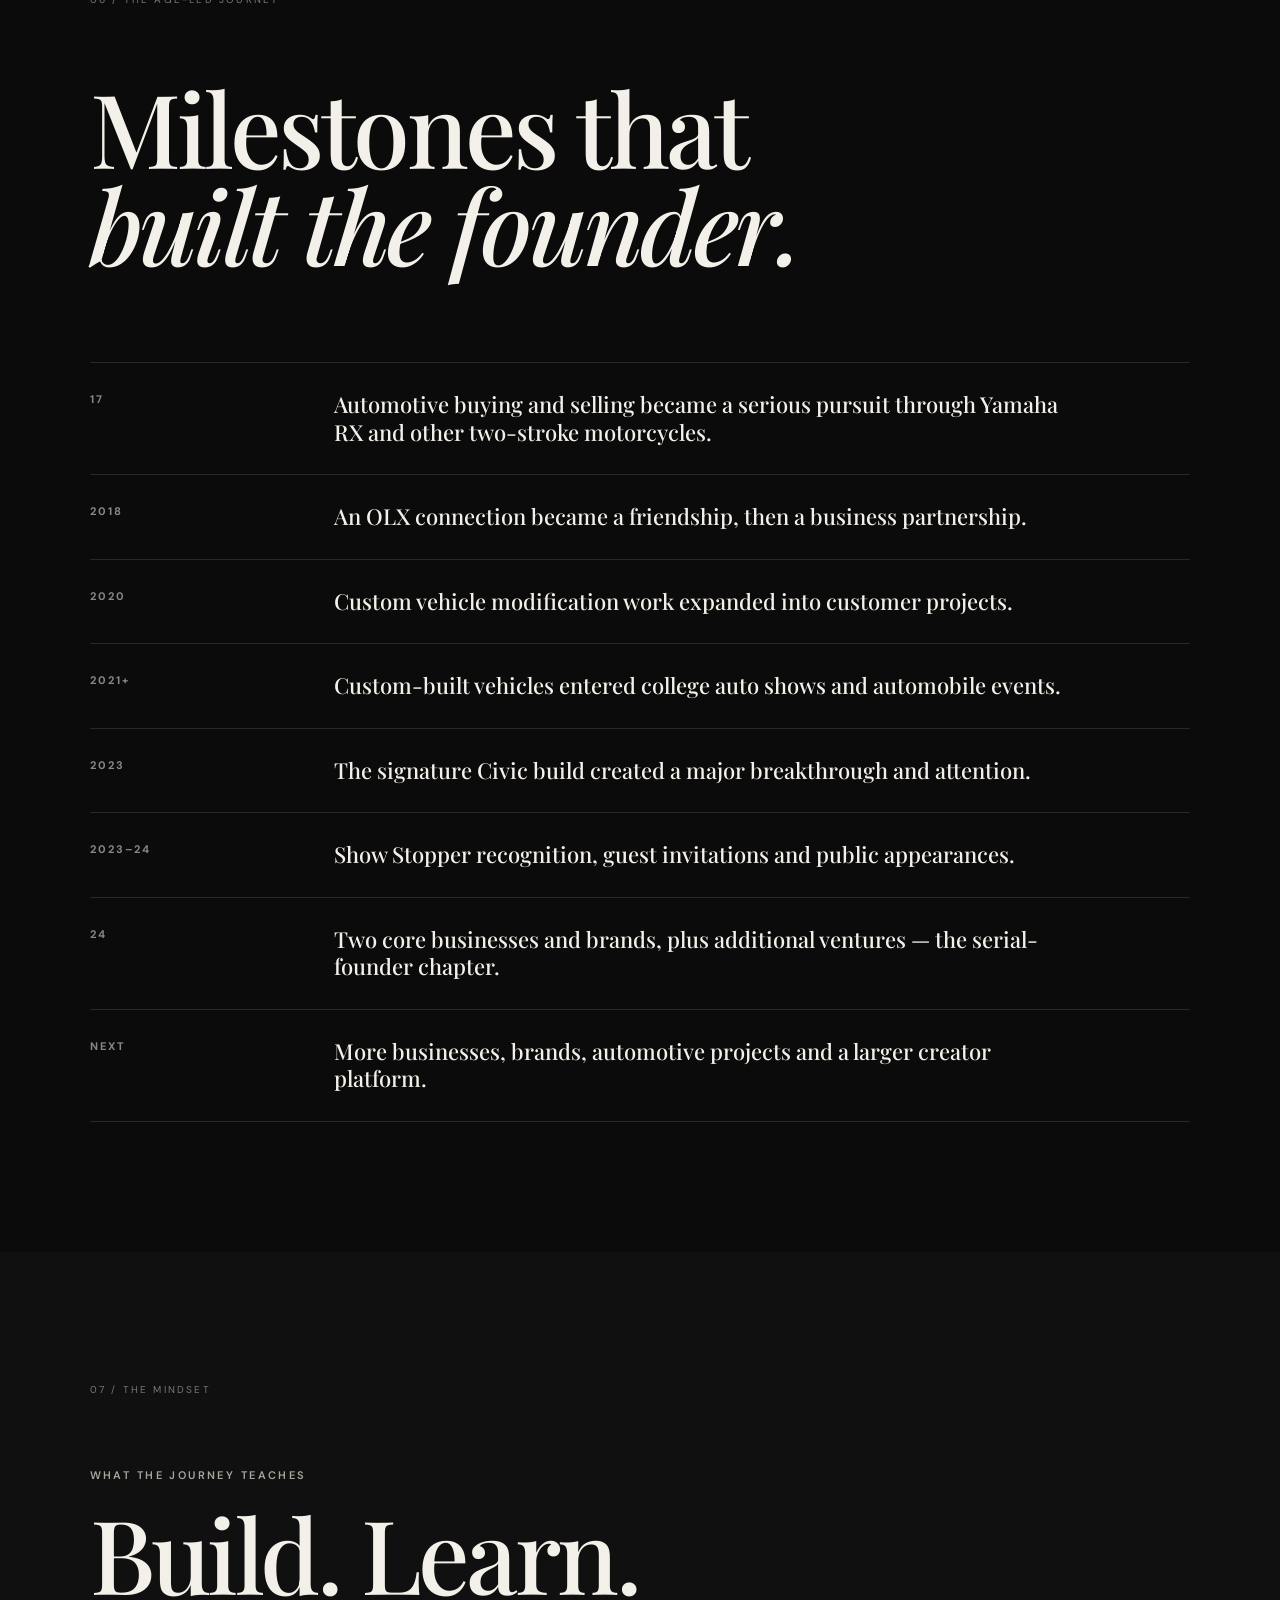
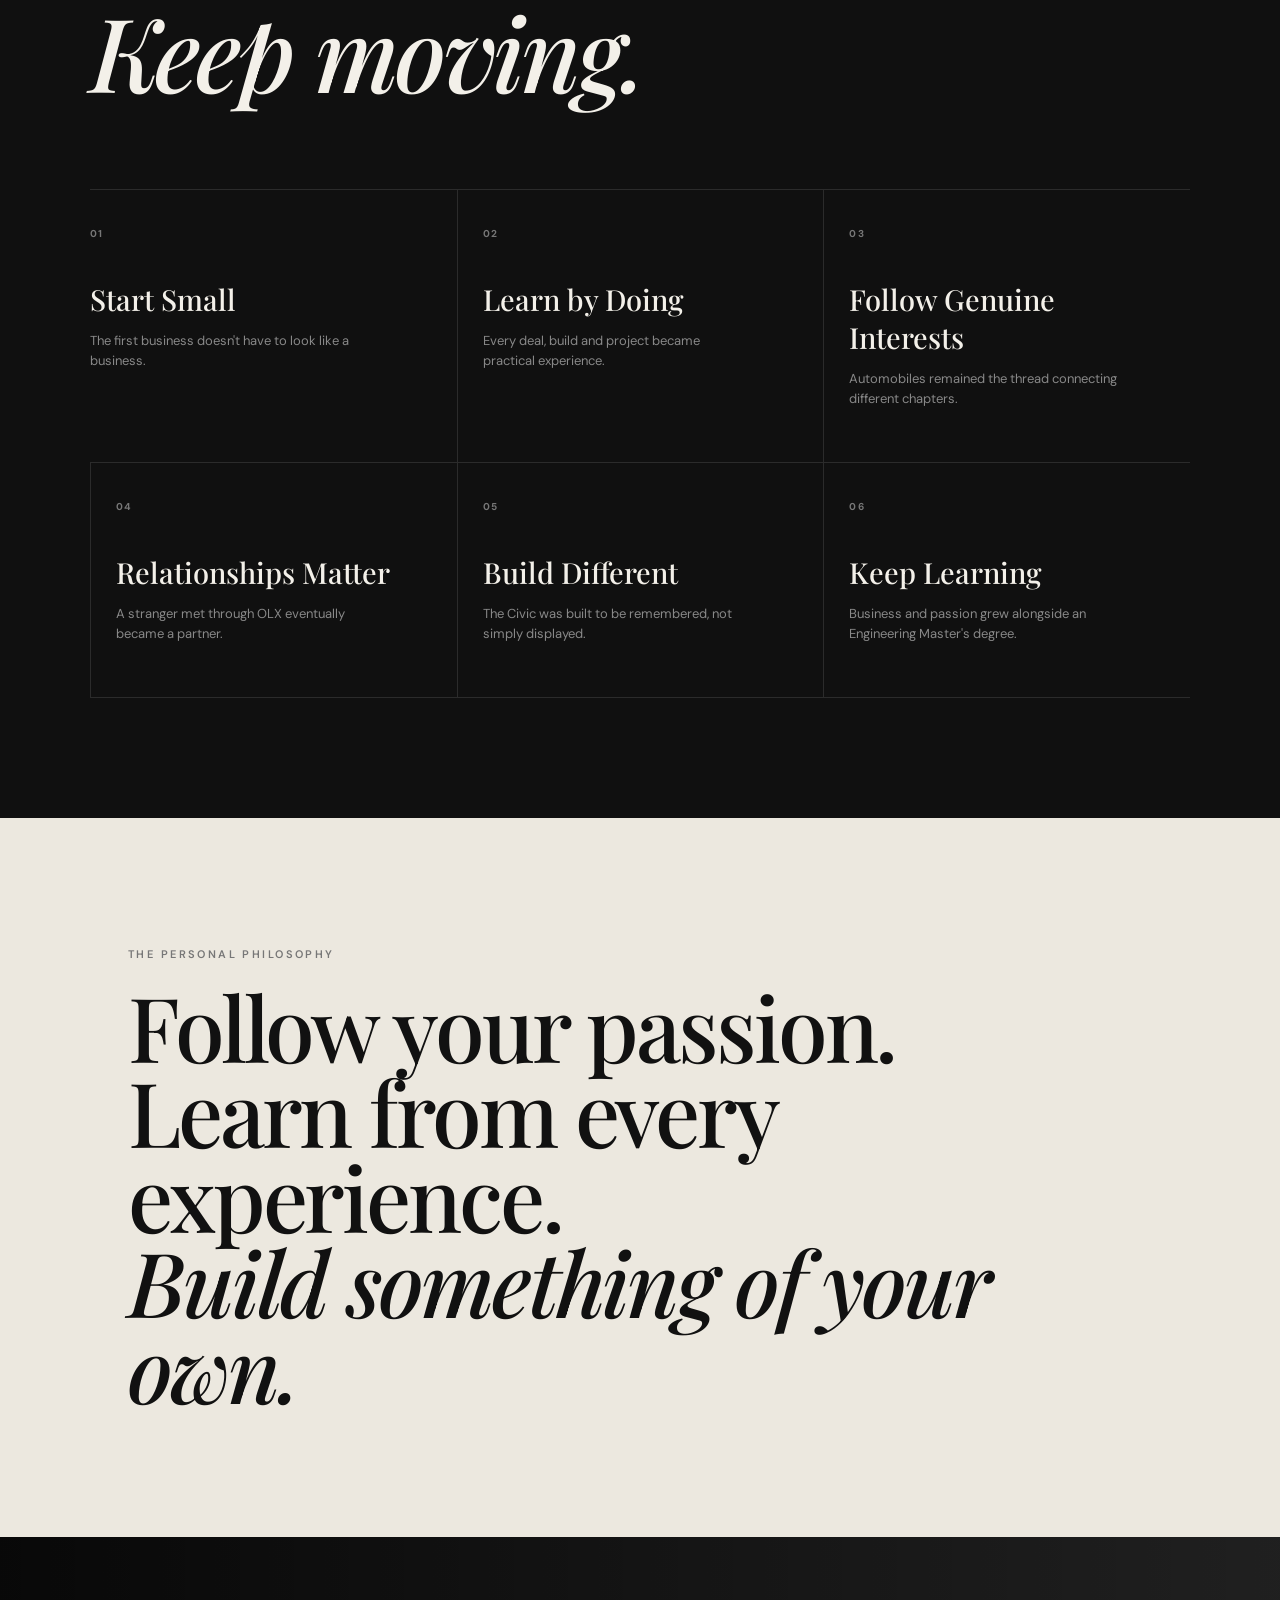
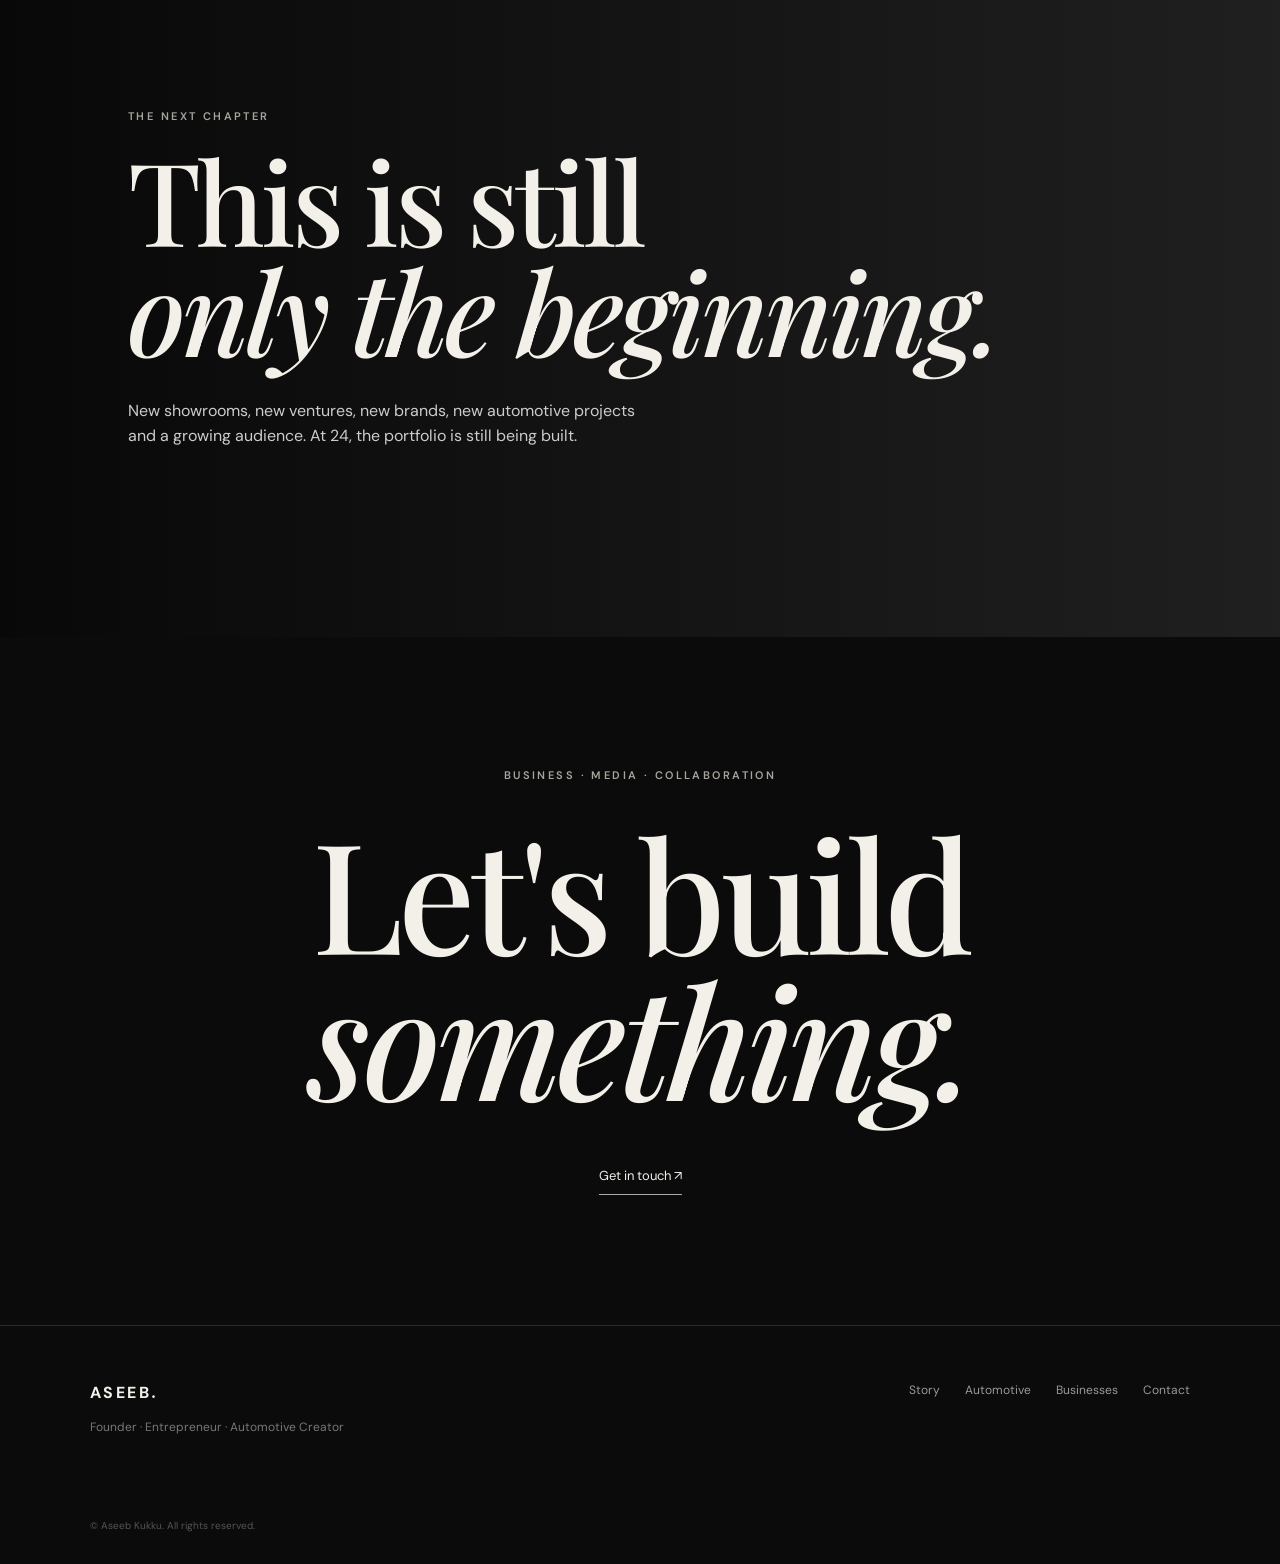
==== commit f116748f: "new" ====
--- a/index.html
+++ b/index.html
@@ -5,10 +5,10 @@
   <meta name="viewport" content="width=device-width, initial-scale=1">
 
   <!-- Primary SEO -->
-  <title>Muhammed Aseeb K | Founder, Entrepreneur & Automotive Creator</title>
-  <meta name="description" content="Discover the founder story of Muhammed Aseeb K — entrepreneur, automotive enthusiast, content creator and Founder of Race Eleven Cars, from early bicycle trading to building automotive businesses.">
-  <meta name="keywords" content="Muhammed Aseeb K, Muhammed Aseeb, Aseeb K, Race Eleven Cars, automotive entrepreneur, entrepreneur, founder, automotive creator, car enthusiast, modified cars, Kerala entrepreneur, used car business">
-  <meta name="author" content="Muhammed Aseeb K">
+  <title>Aseeb Kukku | 24-Year-Old Entrepreneur</title>
+  <meta name="description" content="Discover Aseeb Kukku, a 24-year-old entrepreneur and serial founder building Race Eleven Cars, The Shoepedia and multiple ventures across automotive, business and content.">
+  <meta name="keywords" content="Aseeb Kukku, AseebKukku, Aseeb Kukku entrepreneur, 24 year old entrepreneur, serial entrepreneur, Race Eleven Cars, automotive entrepreneur, entrepreneur, founder, automotive creator, car enthusiast, modified cars, Kerala entrepreneur, used car business">
+  <meta name="author" content="Aseeb Kukku">
   <meta name="robots" content="index, follow, max-image-preview:large, max-snippet:-1, max-video-preview:-1">
   <meta name="googlebot" content="index, follow, max-image-preview:large, max-snippet:-1, max-video-preview:-1">
   <meta name="theme-color" content="#0b0b0b">
@@ -16,20 +16,20 @@
 
   <!-- Open Graph / Facebook / LinkedIn -->
   <meta property="og:type" content="profile">
-  <meta property="og:title" content="Muhammed Aseeb K | Founder, Entrepreneur & Automotive Creator">
-  <meta property="og:description" content="The journey of Muhammed Aseeb K — from early buying and selling to automobiles, custom builds, Race Eleven Cars and content creation.">
+  <meta property="og:title" content="Aseeb Kukku | 24-Year-Old Entrepreneur & Serial Founder">
+  <meta property="og:description" content="The journey of Aseeb Kukku — a 24-year-old entrepreneur building businesses, brands, automotive ventures and a creator-led personal brand.">
   <meta property="og:url" content="https://kukkur11.com/">
-  <meta property="og:site_name" content="Muhammed Aseeb K">
+  <meta property="og:site_name" content="Aseeb Kukku">
   <meta property="og:locale" content="en_US">
   <meta property="og:image" content="https://kukkur11.com/assets/kukku-hero-image.jpeg">
-  <meta property="og:image:alt" content="Muhammed Aseeb K — Founder and automotive entrepreneur">
+  <meta property="og:image:alt" content="Aseeb Kukku — Founder and automotive entrepreneur">
 
   <!-- X / Twitter -->
   <meta name="twitter:card" content="summary_large_image">
-  <meta name="twitter:title" content="Muhammed Aseeb K | Founder & Automotive Entrepreneur">
-  <meta name="twitter:description" content="Explore the founder journey of Muhammed Aseeb K, Founder of Race Eleven Cars and automotive entrepreneur.">
+  <meta name="twitter:title" content="Aseeb Kukku | Founder & Automotive Entrepreneur">
+  <meta name="twitter:description" content="Explore the founder journey of Aseeb Kukku, Founder of Race Eleven Cars and automotive entrepreneur.">
   <meta name="twitter:image" content="https://kukkur11.com/assets/og-image.jpg">
-  <meta name="twitter:image:alt" content="Muhammed Aseeb K — Founder and automotive entrepreneur">
+  <meta name="twitter:image:alt" content="Aseeb Kukku — Founder and automotive entrepreneur">
 
   <!-- Performance -->
   <link rel="preconnect" href="https://fonts.googleapis.com">
@@ -39,17 +39,23 @@
   <!-- Fonts & stylesheet -->
   <link href="https://fonts.googleapis.com/css2?family=DM+Sans:wght@400;500;600;700&family=Playfair+Display:ital,wght@0,500;0,600;1,500;1,600&display=swap" rel="stylesheet">
   <link rel="stylesheet" href="styles.css">
-
+  <link rel="icon" type="image/png" href="./assets/favicon-96x96.png" sizes="96x96" />
+<link rel="icon" type="image/svg+xml" href="/favicon.svg" />
+<link rel="shortcut icon" href="/favicon.ico" />
+<link rel="apple-touch-icon" sizes="180x180" href="/apple-touch-icon.png" />
+<link rel="manifest" href="/site.webmanifest" />
   <!-- Person / Organization structured data -->
   <script type="application/ld+json">
   {
     "@context": "https://schema.org",
     "@type": "Person",
-    "@id": "https://kukkur11.com/#muhammed-aseeb-k",
-    "name": "Muhammed Aseeb K",
+    "@id": "https://kukkur11.com/#aseeb-kukku",
+    "name": "Aseeb Kukku",
+    "alternateName": ["AseebKukku", "Kukku R11", "Kukkur R11"],
     "url": "https://kukkur11.com/",
-    "jobTitle": "Founder, Entrepreneur & Automotive Creator",
-    "description": "Entrepreneur, automotive enthusiast and content creator. Founder of Race Eleven Cars.",
+    "jobTitle": "Entrepreneur, Serial Founder & Automotive Creator",
+    "age": 24,
+    "description": "A 24-year-old entrepreneur, serial founder and automotive creator building businesses and brands including Race Eleven Cars and The Shoepedia.",
     "knowsAbout": [
       "Entrepreneurship",
       "Automobiles",
@@ -71,11 +77,11 @@
     "@type": "WebSite",
     "@id": "https://kukkur11.com/#website",
     "url": "https://kukkur11.com/",
-    "name": "Muhammed Aseeb K",
-    "description": "Official founder portfolio and business story of Muhammed Aseeb K.",
+    "name": "Aseeb Kukku",
+    "description": "Official founder portfolio and business story of Aseeb Kukku, a 24-year-old entrepreneur and serial founder.",
     "publisher": {
       "@type": "Person",
-      "name": "Muhammed Aseeb K"
+      "name": "Aseeb Kukku"
     }
   }
   </script>
@@ -88,10 +94,10 @@
     "mainEntity": [
       {
         "@type": "Question",
-        "name": "Who is Muhammed Aseeb K?",
+        "name": "Who is Aseeb Kukku?",
         "acceptedAnswer": {
           "@type": "Answer",
-          "text": "Muhammed Aseeb K is an entrepreneur, automotive enthusiast and content creator, and the Founder of Race Eleven Cars."
+          "text": "Aseeb Kukku is an entrepreneur, automotive enthusiast and content creator, and the Founder of Race Eleven Cars."
         }
       },
       {
@@ -104,7 +110,7 @@
       },
       {
         "@type": "Question",
-        "name": "When did Muhammed Aseeb K start his automobile journey?",
+        "name": "When did Aseeb Kukku start his automobile journey?",
         "acceptedAnswer": {
           "@type": "Answer",
           "text": "His automobile business journey became more active at age 17, when he began buying and selling Yamaha RX and other two-stroke motorcycles."
@@ -115,7 +121,7 @@
         "name": "What is notable about his 2023 Civic build?",
         "acceptedAnswer": {
           "@type": "Answer",
-          "text": "In 2023, Muhammed Aseeb K built a highly customised Honda Civic with distinctive modifications including a flame kit, flip-style trunk setup, remote-operated features and custom fittings."
+          "text": "In 2023, Aseeb Kukku built a highly customised Honda Civic with distinctive modifications including a flame kit, flip-style trunk setup, remote-operated features and custom fittings."
         }
       }
     ]
@@ -137,72 +143,60 @@
     <button class="menu" aria-label="Open menu">☰</button>
   </header>
 
-  <main id="top" aria-label="Muhammed Aseeb K founder story">
+  <main id="top" aria-label="Aseeb Kukku founder story">
     <section class="hero" aria-labelledby="hero-title">
       <div class="hero-bg"></div>
       <div class="hero-overlay"></div>
       <div class="hero-content">
         <p class="eyebrow">FOUNDER · ENTREPRENEUR · AUTOMOTIVE CREATOR</p>
-        <h1 id="hero-title">Built from<br><em>curiosity.</em></h1>
-        <p class="hero-copy">From buying and selling bicycles as a child to building businesses around automobiles, creativity and content.</p>
+        <h1 id="hero-title">24.<br><em>Built to build.</em></h1>
+        <p class="hero-copy">At 24, he is already building businesses, brands and a growing portfolio of ventures — with automobiles at the centre of the story.</p>
         <div class="hero-actions">
           <a class="button light" href="#story">Explore the journey <span>↓</span></a>
           <a class="text-link" href="#businesses">View businesses <span>↗</span></a>
         </div>
       </div>
       <div class="hero-bottom">
-        <span>MUHAMMED ASEEB K</span>
-        <span>FOUNDER · RACE ELEVEN CARS</span>
+        <span>ASEEB KUKKU</span>
+        <span>ENTREPRENEUR · SERIAL FOUNDER</span>
         <span>SCROLL TO DISCOVER ↓</span>
       </div>
     </section>
 
-    <section class="seo-intro" aria-label="About Muhammed Aseeb K">
+    <!-- <section class="seo-intro" aria-label="About Aseeb Kukku">
       <div>
-        <p class="eyebrow">MUHAMMED ASEEB K · FOUNDER STORY</p>
-        <p>Muhammed Aseeb K is an entrepreneur, automotive enthusiast and content creator, and the Founder of Race Eleven Cars. His journey began with small buying-and-selling experiences in childhood and developed through Yamaha RX motorcycles, cars, custom vehicle builds, auto shows, business ventures and digital content creation.</p>
-      </div>
-    </section>
+        <p class="eyebrow">ASEEB KUKKU · 24-YEAR-OLD ENTREPRENEUR</p>
+        <p>Aseeb Kukku is a 24-year-old entrepreneur, serial founder and automotive creator. He is building Race Eleven Cars, The Shoepedia and additional ventures and brands while growing a personal media presence around automobiles, business and lifestyle.</p>
+      </div>
+    </section> -->
 
     <section class="stats">
-      <div><strong>17</strong><span>Age when the RX journey became business</span></div>
-      <div><strong>2018</strong><span>A friendship that became a partnership</span></div>
-      <div><strong>2020</strong><span>Custom vehicle work expanded</span></div>
-      <div><strong>2023</strong><span>The signature Civic changed the game</span></div>
+      <div><strong>24</strong><span>Years old · entrepreneur & serial founder</span></div>
+      <div><strong>02</strong><span>Core businesses & brands being built</span></div>
+      <div><strong>2020</strong><span>Automotive work expanded into custom projects</span></div>
+      <div><strong>2023</strong><span>Signature Civic breakthrough & recognition</span></div>
     </section>
 
     <section class="intro section" id="story">
-      <div class="section-label">01 / THE BEGINNING</div>
+      <div class="section-label">01 / THE FOUNDER</div>
       <div class="intro-grid">
         <div>
-          <p class="eyebrow">A LIFE AROUND BUSINESS</p>
-          <h2>Business wasn't something I discovered later in life.</h2>
+          <p class="eyebrow">24 · ENTREPRENEUR · SERIAL FOUNDER</p>
+          <h2>Young in age.<br>Serious about building.</h2>
         </div>
         <div class="intro-text">
-          <p>I grew up surrounded by entrepreneurs. My father, uncles and close family members were building businesses in our hometown, and from a young age I saw the independence that came with creating something of your own.</p>
-          <p>That environment shaped the way I thought. While I was studying, I was also thinking about opportunities, buying, selling, margins and what I could build independently.</p>
-          <blockquote>“My mind was always interested in business and vehicles.”</blockquote>
-        </div>
-      </div>
-    </section>
-
-    <section class="chapter image-chapter">
-      <div class="chapter-image bicycle"></div>
-      <div class="chapter-content">
-        <span class="chapter-number">CHAPTER 01</span>
-        <p class="eyebrow">CHILDHOOD</p>
-        <h2>It started with<br><em>a bicycle.</em></h2>
-        <p>A family bicycle became one of the first lessons in buying, selling and profit. He sold it, added his own money, bought a better one and repeated the cycle.</p>
-        <p>During school years, the experiments continued — bicycles, pigeon trading and even renting bicycles. The amounts were small. The mindset wasn't.</p>
-      </div>
-    </section>
-
-    <section class="age-section">
-      <div class="age">17</div>
+          <p>At 24, Aseeb Kukku is already building beyond a single business. His journey now spans automotive entrepreneurship, retail, brand building and content creation.</p>
+          <p>The focus is not simply on having a business, but on creating businesses and brands that can grow independently — while keeping automobiles as a defining part of his identity.</p>
+          <blockquote>“Build something of your own — then keep building.”</blockquote>
+        </div>
+      </div>
+    </section>
+<section class="age-section">
+      <div class="age">24</div>
       <div>
-        <p class="eyebrow">THE AUTOMOTIVE TURNING POINT</p>
-        <h2>The RX100 made the passion real.</h2>
-        <p>After finally getting the Yamaha RX100 he wanted, Aseeb sold it at a better price and moved into another motorcycle. One deal became another, and buying and selling Yamaha RX and other two-stroke motorcycles became a serious pursuit.</p>
+        <p class="eyebrow">THE AGE THAT DEFINES THE PRESENT</p>
+        <h2>24 — and already building a portfolio.</h2>
+        <p>Aseeb Kukku's current chapter is defined by entrepreneurship: Race Eleven Cars, The Shoepedia and additional automotive and business ventures. The ambition is larger than one company — it is a long-term portfolio of businesses, brands and ideas.</p>
       </div>
     </section>
 
@@ -269,16 +263,16 @@
     </section>
 
     <section class="businesses section" id="businesses">
-      <div class="section-label">04 / BUILT INTO BUSINESSES</div>
+      <div class="section-label">04 / THE BUSINESS PORTFOLIO</div>
       <div class="business-head">
-        <div><p class="eyebrow">THE VENTURES</p><h2>Passion became<br><em>infrastructure.</em></h2></div>
-        <p>The same interests that shaped childhood — automobiles, buying and selling, creativity and independence — grew into multiple ventures.</p>
+        <div><p class="eyebrow">24 · TWO CORE BUSINESSES & MORE</p><h2>One founder.<br><em>Multiple ventures.</em></h2></div>
+        <p>At 24, Aseeb Kukku is building two core businesses and brands while developing additional ventures around automobiles, retail, rental and media.</p>
       </div>
       <div class="business-grid">
         <article class="business featured"><span>01</span><h3>Race Eleven Cars</h3><p>Used cars · Premium · Semi-premium · Regular · Unique & modified vehicles</p><b>FOUNDER</b></article>
-        <article class="business"><span>02</span><h3>The Shoepedia</h3><p>Footwear business with showroom, website and online presence.</p></article>
-        <article class="business"><span>03</span><h3>Automobile Accessories</h3><p>Automotive accessories and related products.</p></article>
-        <article class="business"><span>04</span><h3>Premium Car Rental</h3><p>Premium vehicles for different requirements and occasions.</p></article>
+        <article class="business featured"><span>02</span><h3>The Shoepedia</h3><p>Footwear business with showroom, website and online presence.</p><b>FOUNDER / BRAND</b></article>
+        <article class="business"><span>03</span><h3>Automotive Ventures</h3><p>Automobile accessories, custom vehicle work and premium car rental.</p></article>
+        <article class="business"><span>04</span><h3>Creator Brand</h3><p>Automotive, business, lifestyle and personal-story content across digital platforms.</p></article>
       </div>
     </section>
 
@@ -305,17 +299,17 @@
     </section>
 
     <section class="timeline section">
-      <div class="section-label">06 / THE JOURNEY</div>
-      <h2>The years that<br><em>shaped the story.</em></h2>
+      <div class="section-label">06 / THE AGE-LED JOURNEY</div>
+      <h2>Milestones that<br><em>built the founder.</em></h2>
       <div class="timeline-list">
-        <div><b>CHILDHOOD</b><span>Business exposure, bicycles, small trades and an early instinct for opportunity.</span></div>
-        <div><b>17</b><span>Yamaha RX100 and the beginning of active motorcycle buying and selling.</span></div>
-        <div><b>2018</b><span>An OLX connection becomes a friendship and later a business partnership.</span></div>
-        <div><b>2020</b><span>Custom vehicle modification work expands.</span></div>
-        <div><b>2021+</b><span>Custom-built vehicles enter college auto shows and automobile events.</span></div>
-        <div><b>2023</b><span>The signature Civic build earns major attention and recognition.</span></div>
+        <div><b>17</b><span>Automotive buying and selling became a serious pursuit through Yamaha RX and other two-stroke motorcycles.</span></div>
+        <div><b>2018</b><span>An OLX connection became a friendship, then a business partnership.</span></div>
+        <div><b>2020</b><span>Custom vehicle modification work expanded into customer projects.</span></div>
+        <div><b>2021+</b><span>Custom-built vehicles entered college auto shows and automobile events.</span></div>
+        <div><b>2023</b><span>The signature Civic build created a major breakthrough and attention.</span></div>
         <div><b>2023–24</b><span>Show Stopper recognition, guest invitations and public appearances.</span></div>
-        <div><b>TODAY</b><span>Race Eleven Cars, multiple ventures, content creation and the next chapter.</span></div>
+        <div><b>24</b><span>Two core businesses and brands, plus additional ventures — the serial-founder chapter.</span></div>
+        <div><b>NEXT</b><span>More businesses, brands, automotive projects and a larger creator platform.</span></div>
       </div>
     </section>
 
@@ -345,7 +339,7 @@
       <div class="future-content">
         <p class="eyebrow">THE NEXT CHAPTER</p>
         <h2>This is still<br><em>only the beginning.</em></h2>
-        <p>New showrooms, new ventures, new automotive projects and a growing audience. The story continues to evolve.</p>
+        <p>New showrooms, new ventures, new brands, new automotive projects and a growing audience. At 24, the portfolio is still being built.</p>
       </div>
     </section>
 
@@ -359,7 +353,7 @@
   <footer>
     <div><a class="brand" href="#top">ASEEB<span>.</span></a><p>Founder · Entrepreneur · Automotive Creator</p></div>
     <div class="footer-links"><a href="#story">Story</a><a href="#automotive">Automotive</a><a href="#businesses">Businesses</a><a href="#contact">Contact</a></div>
-    <small>© <span id="year"></span> Muhammed Aseeb K. All rights reserved.</small>
+    <small>© <span id="year"></span> Aseeb Kukku. All rights reserved.</small>
   </footer>
 
   <script src="script.js"></script>
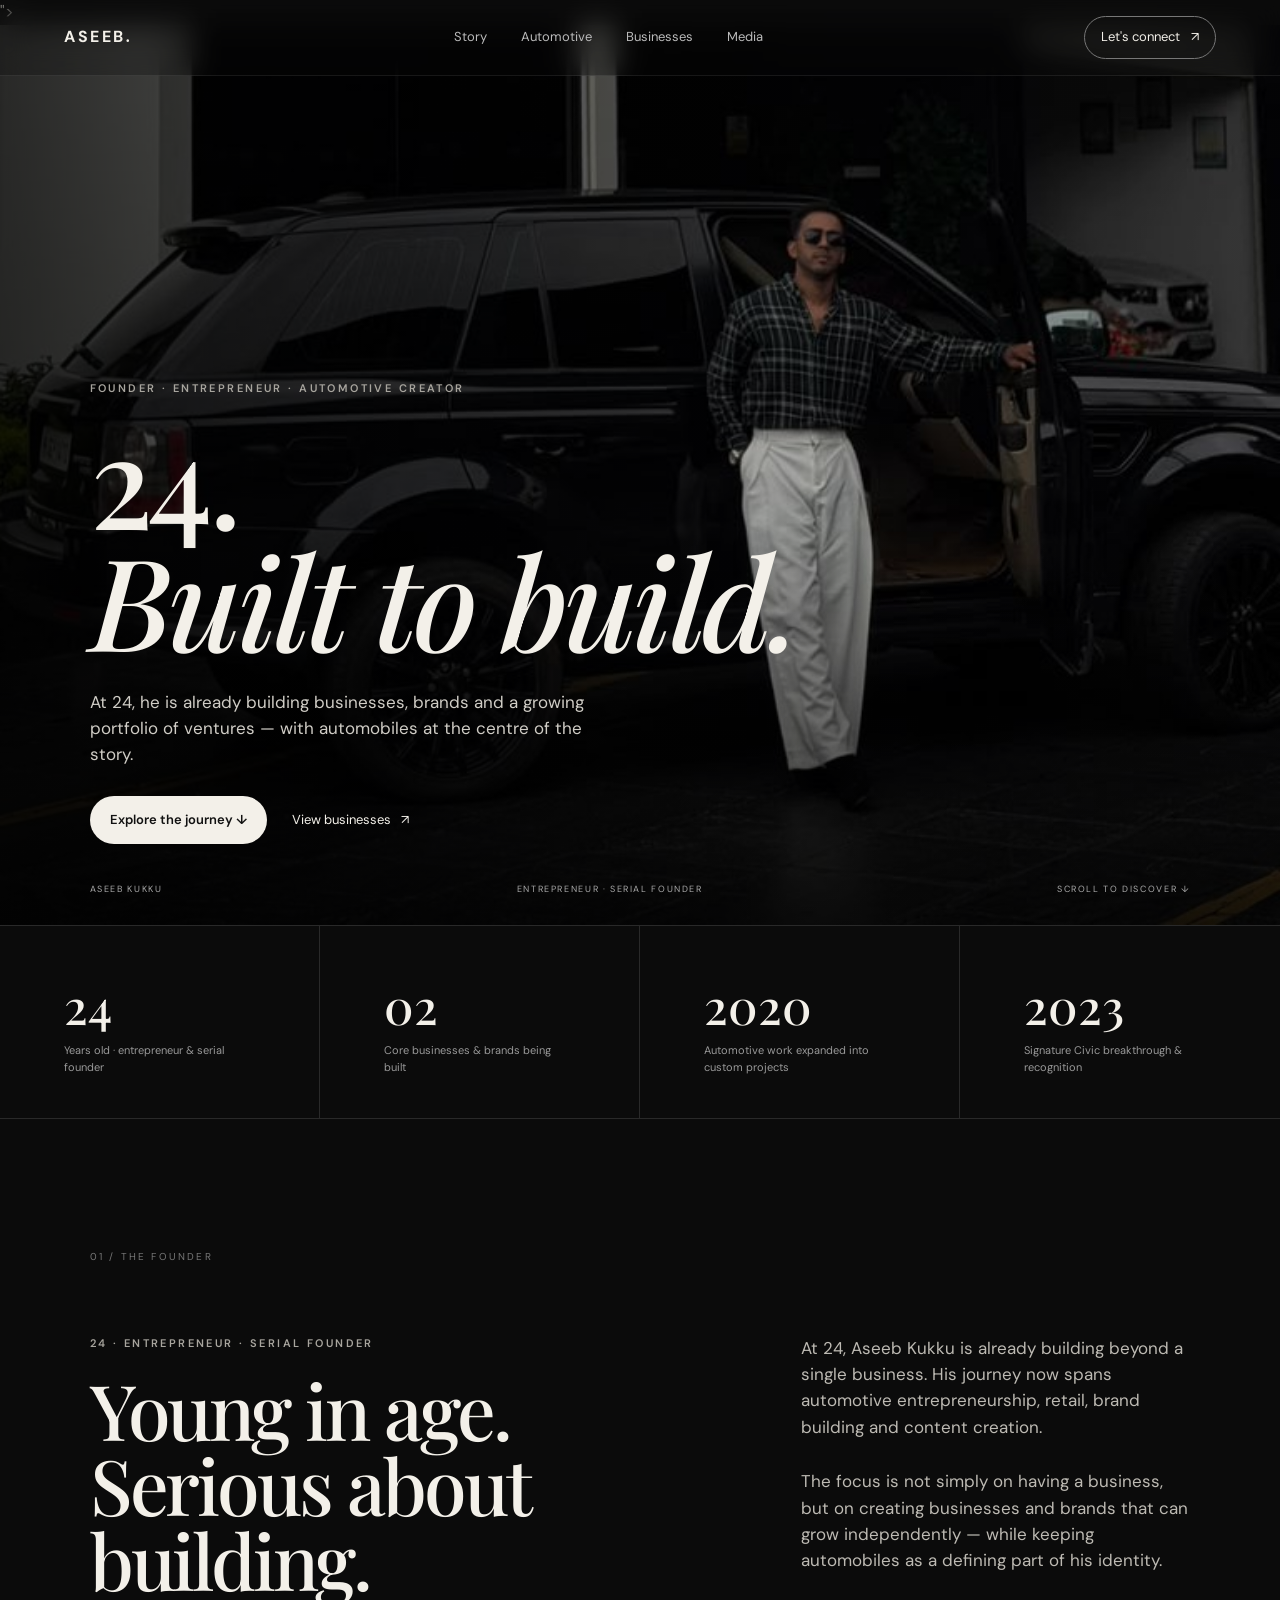
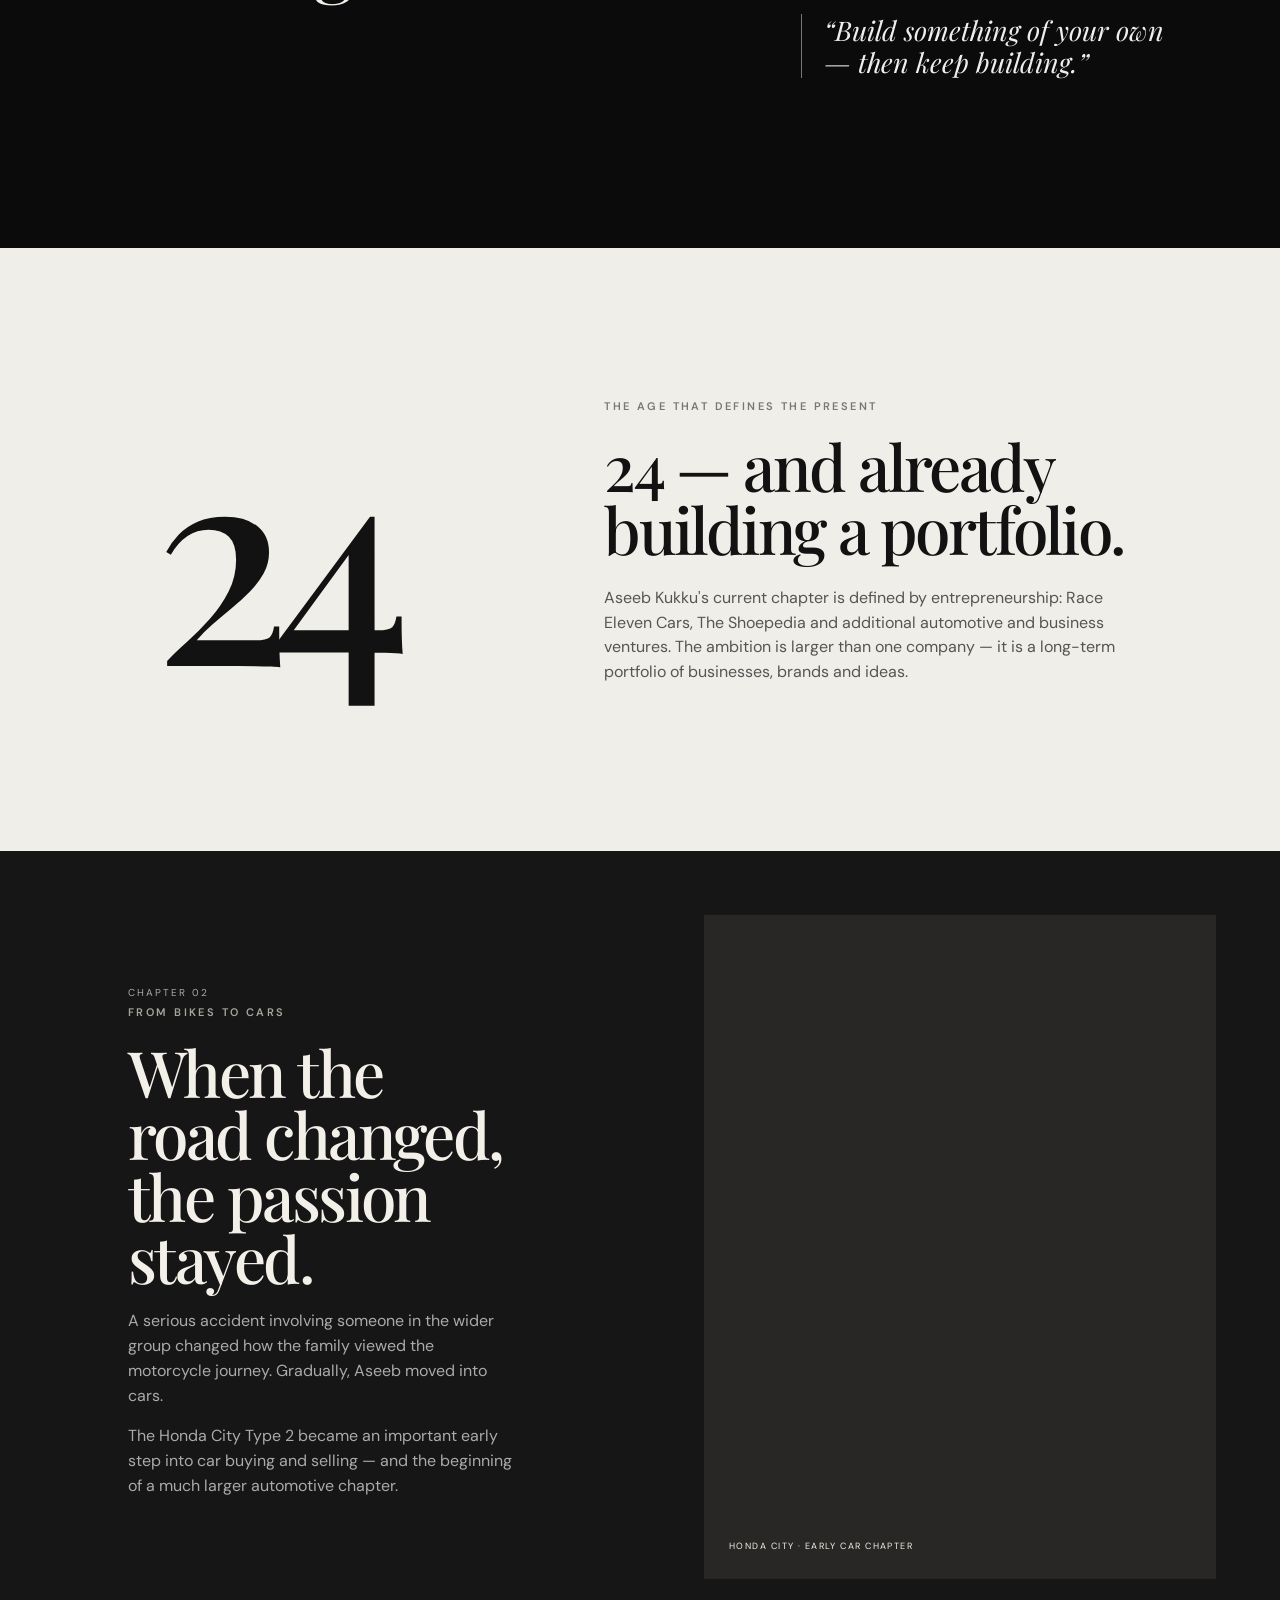
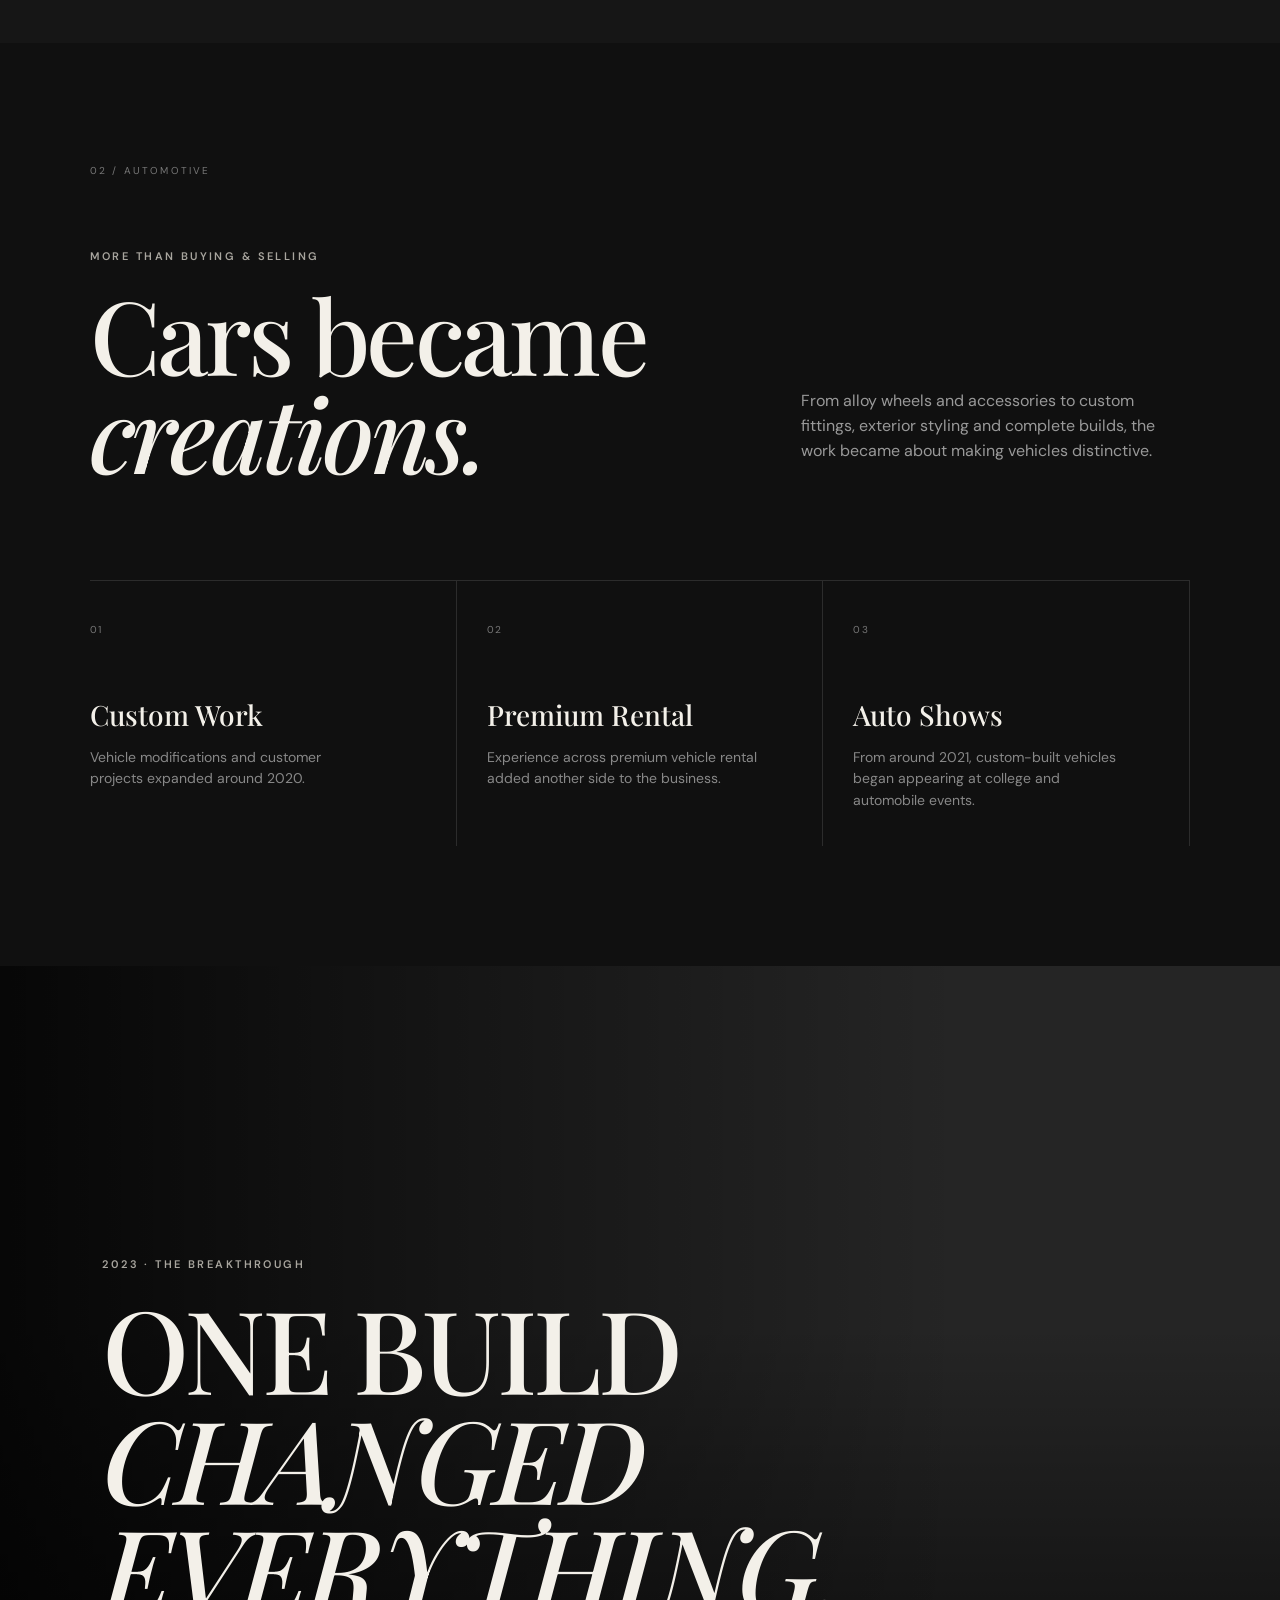
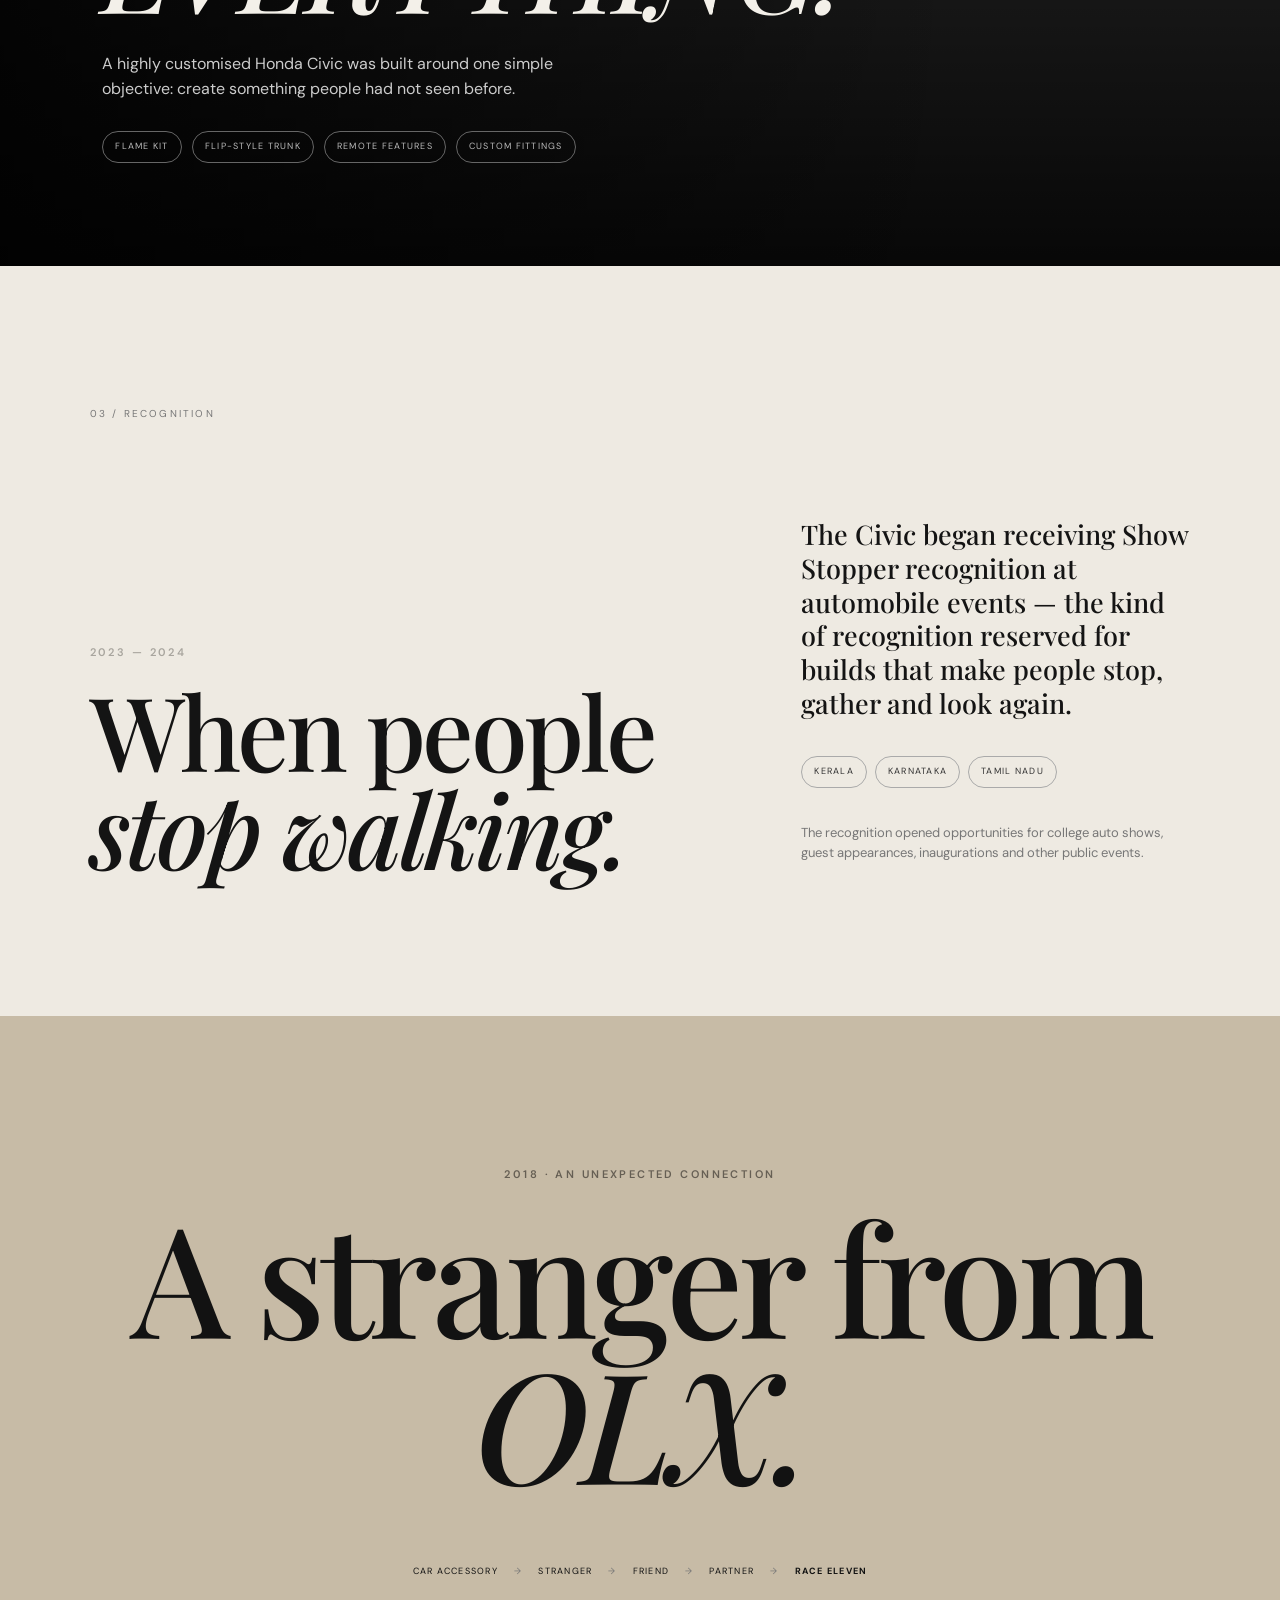
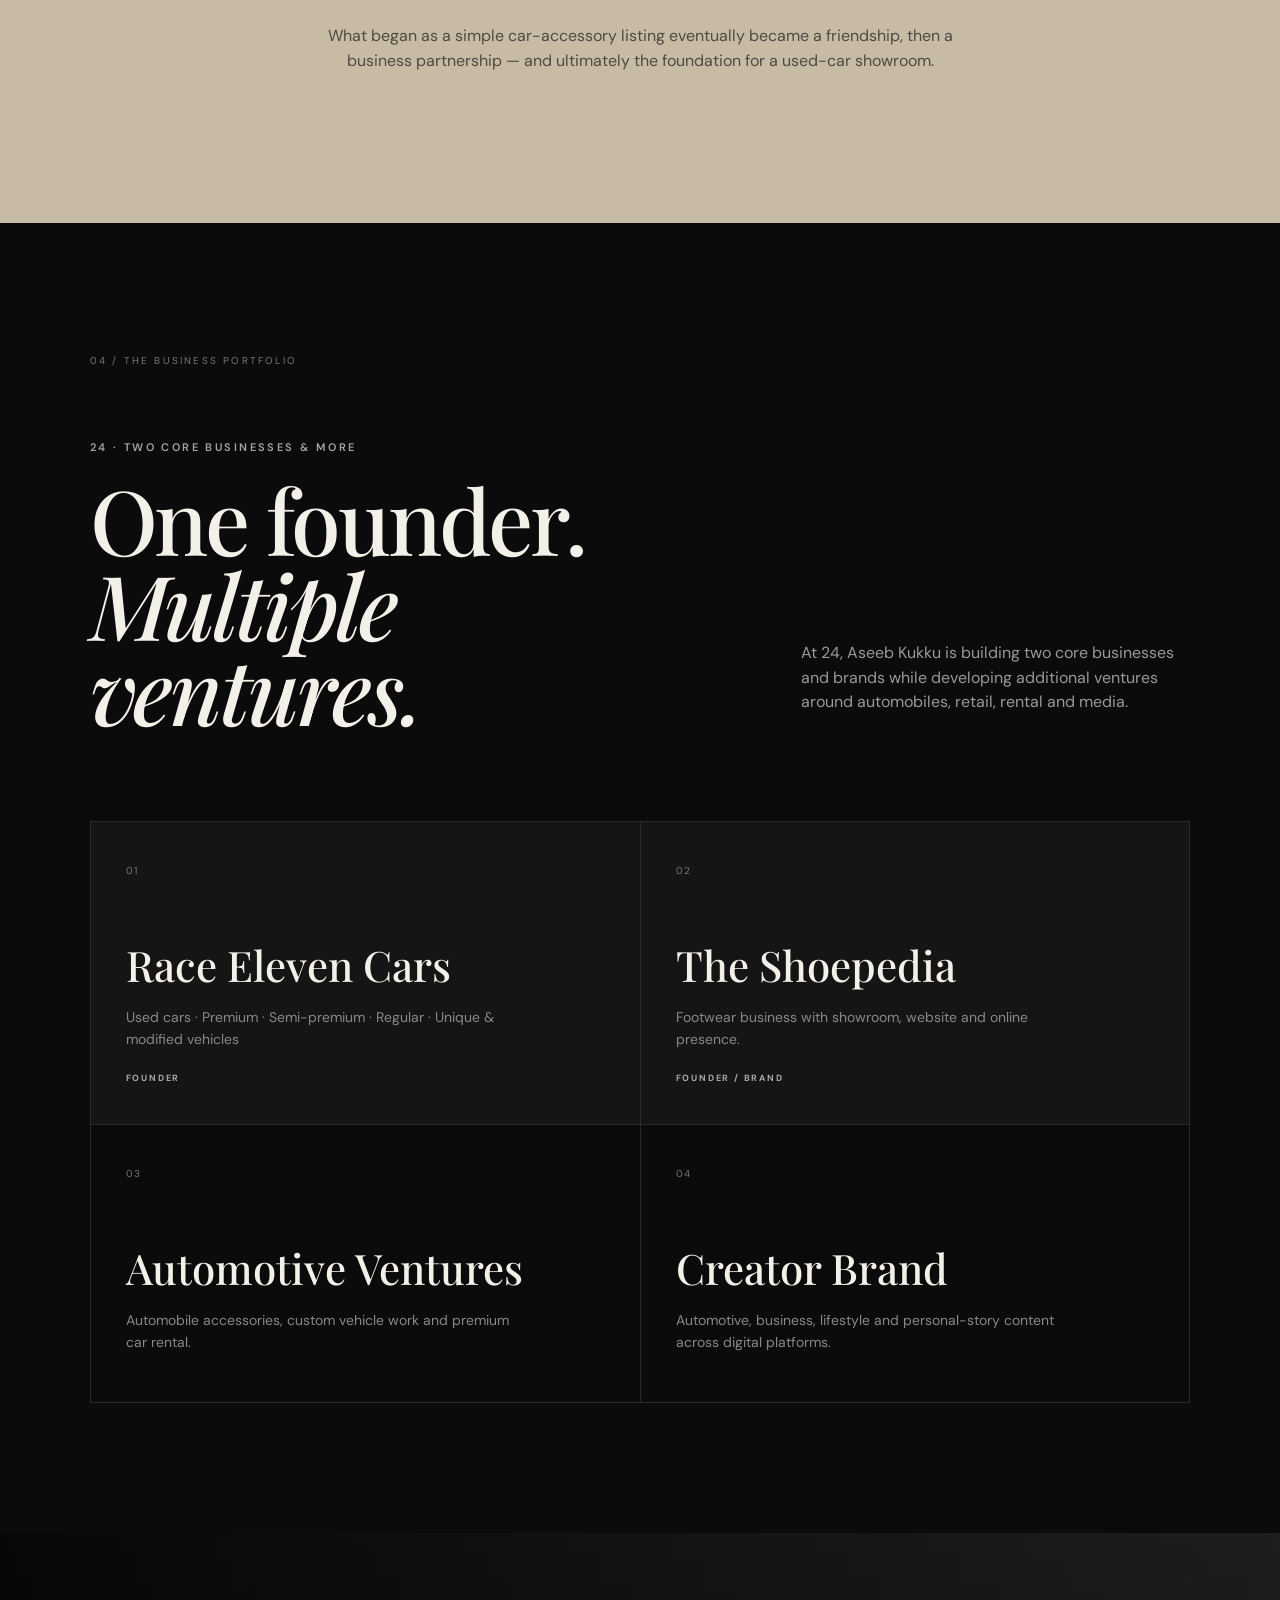
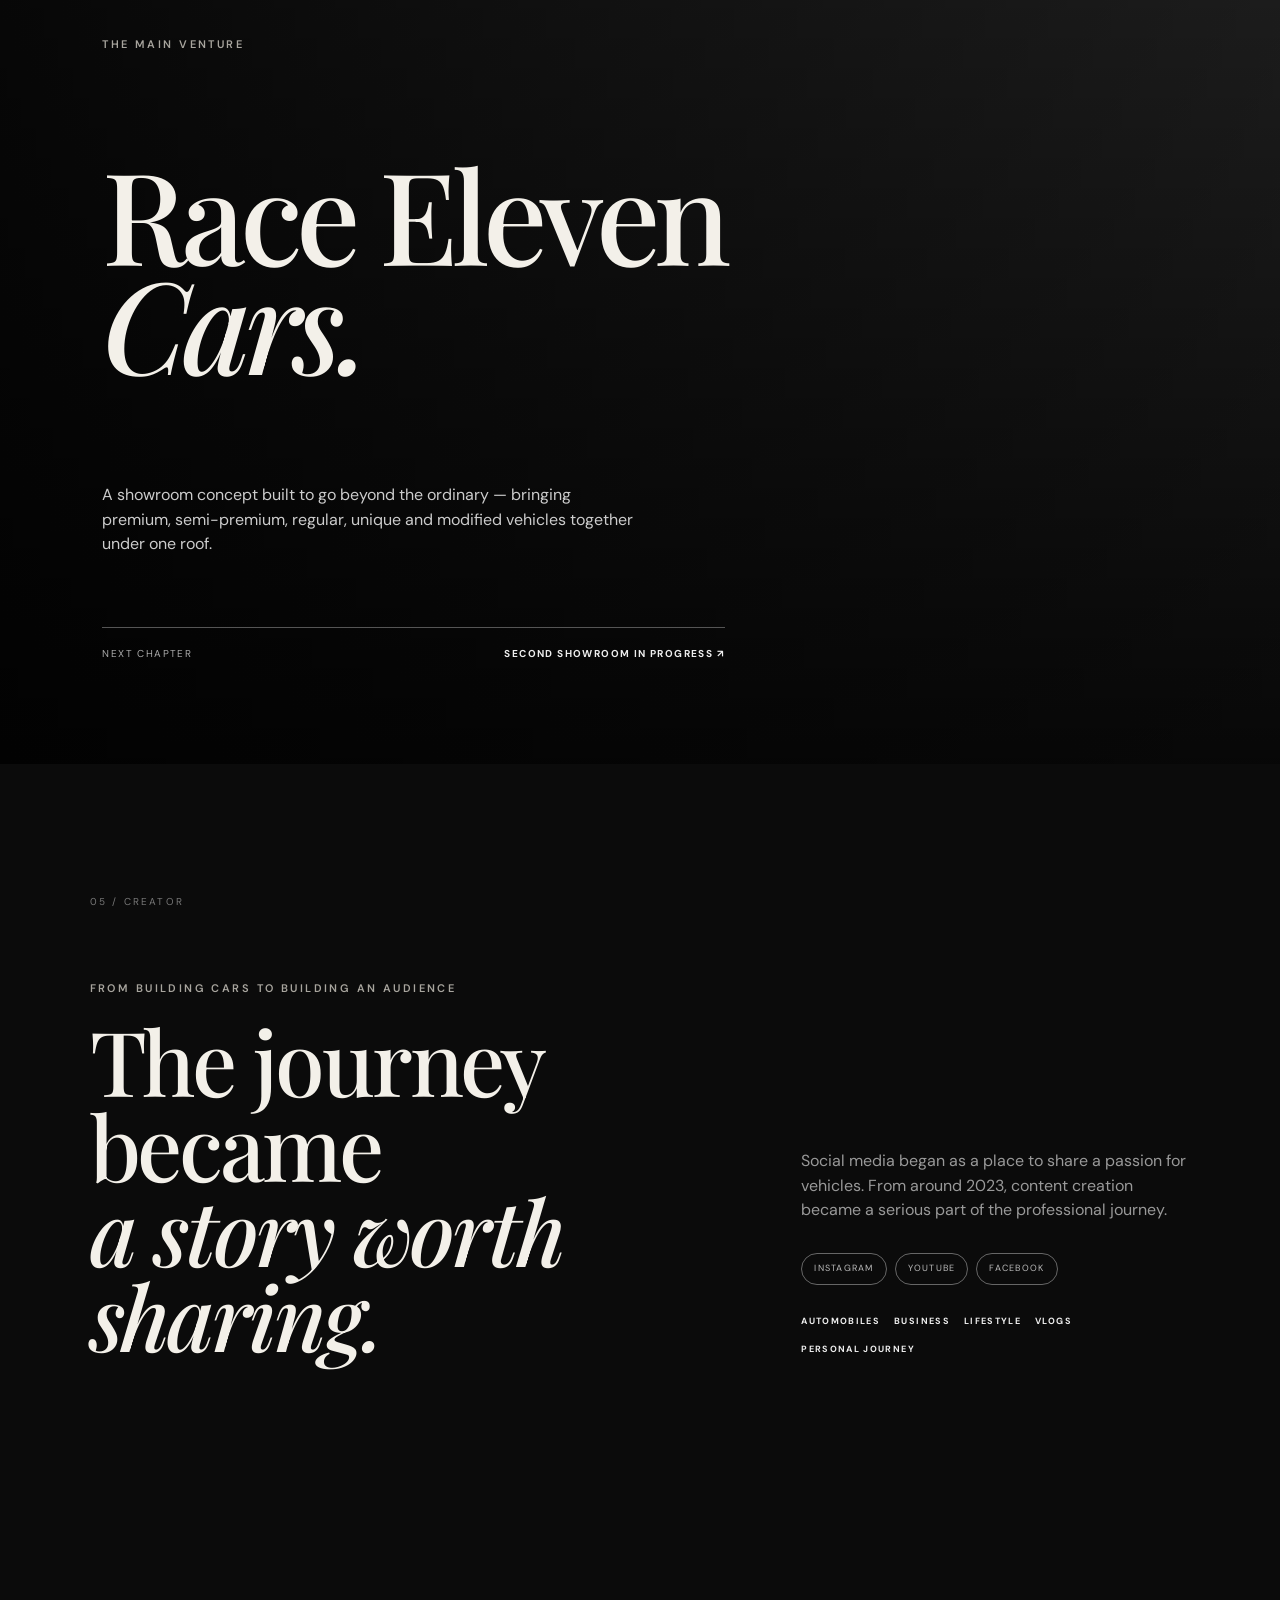
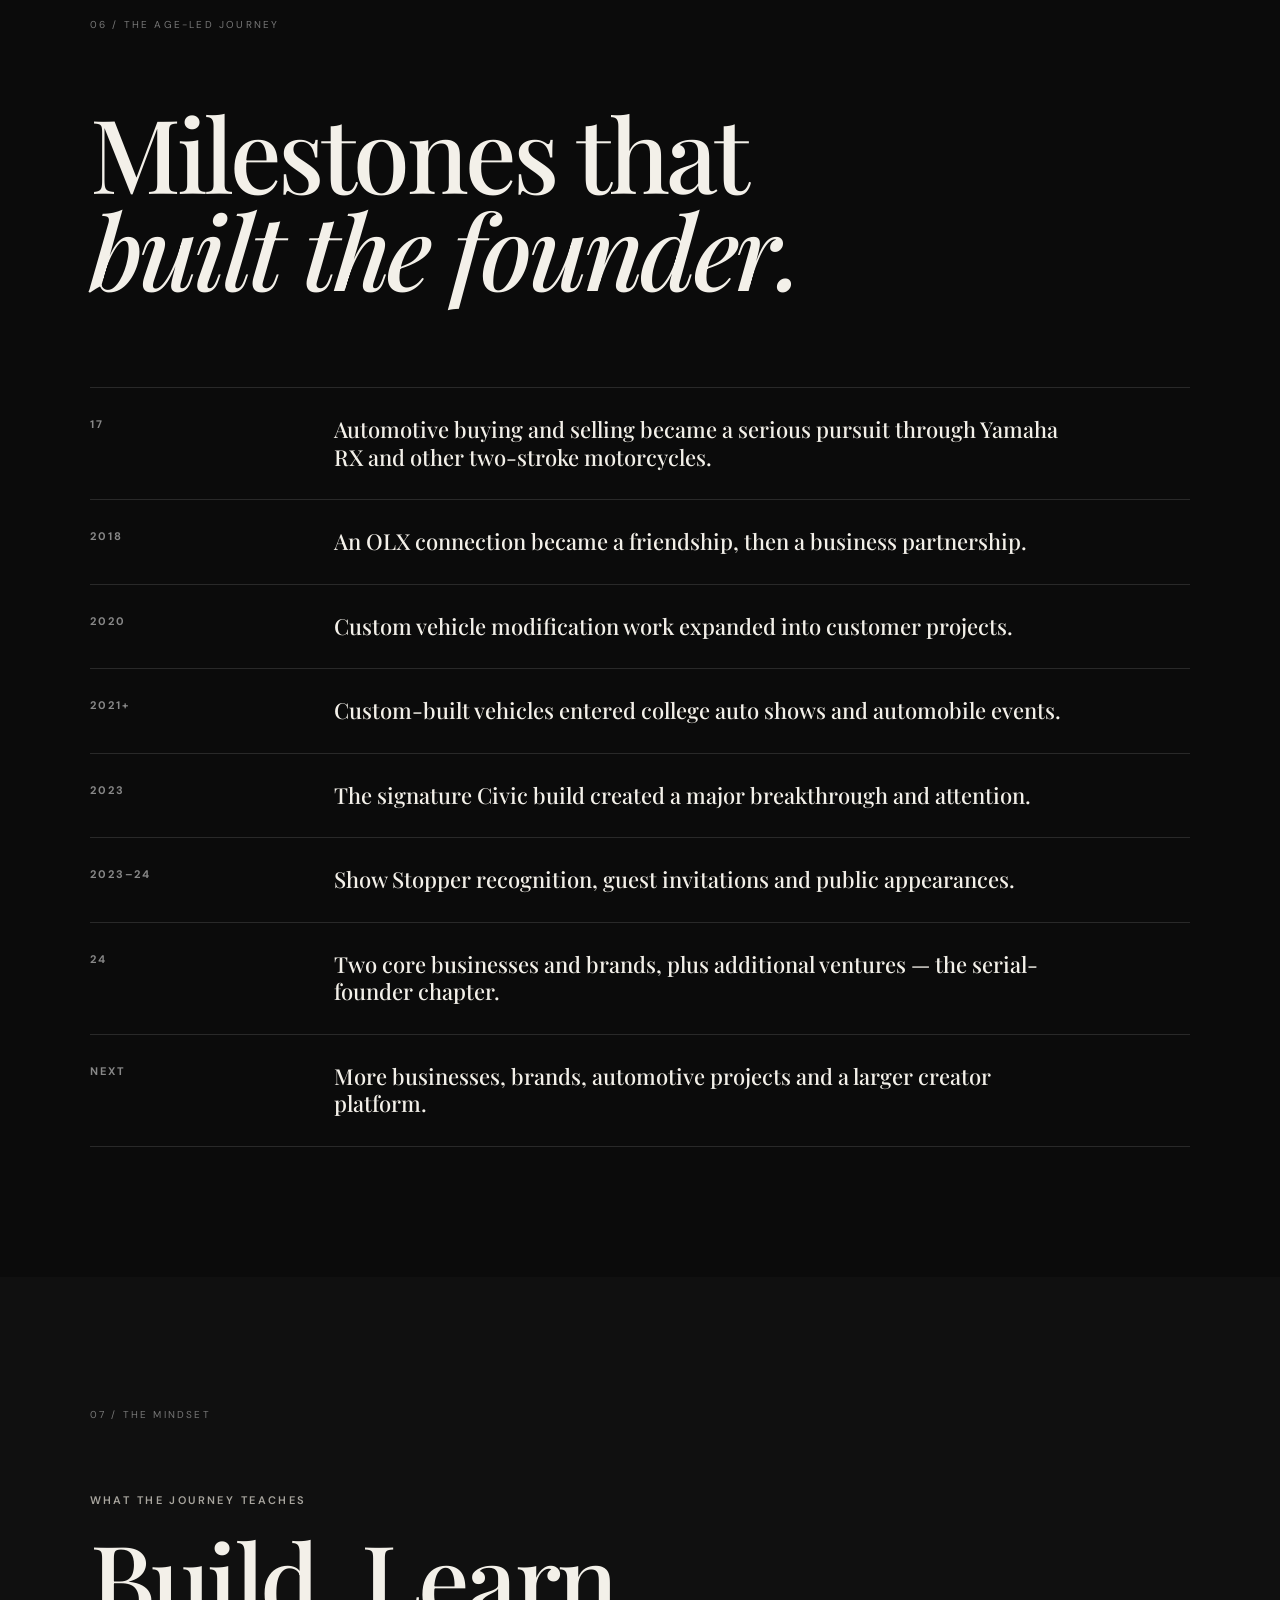
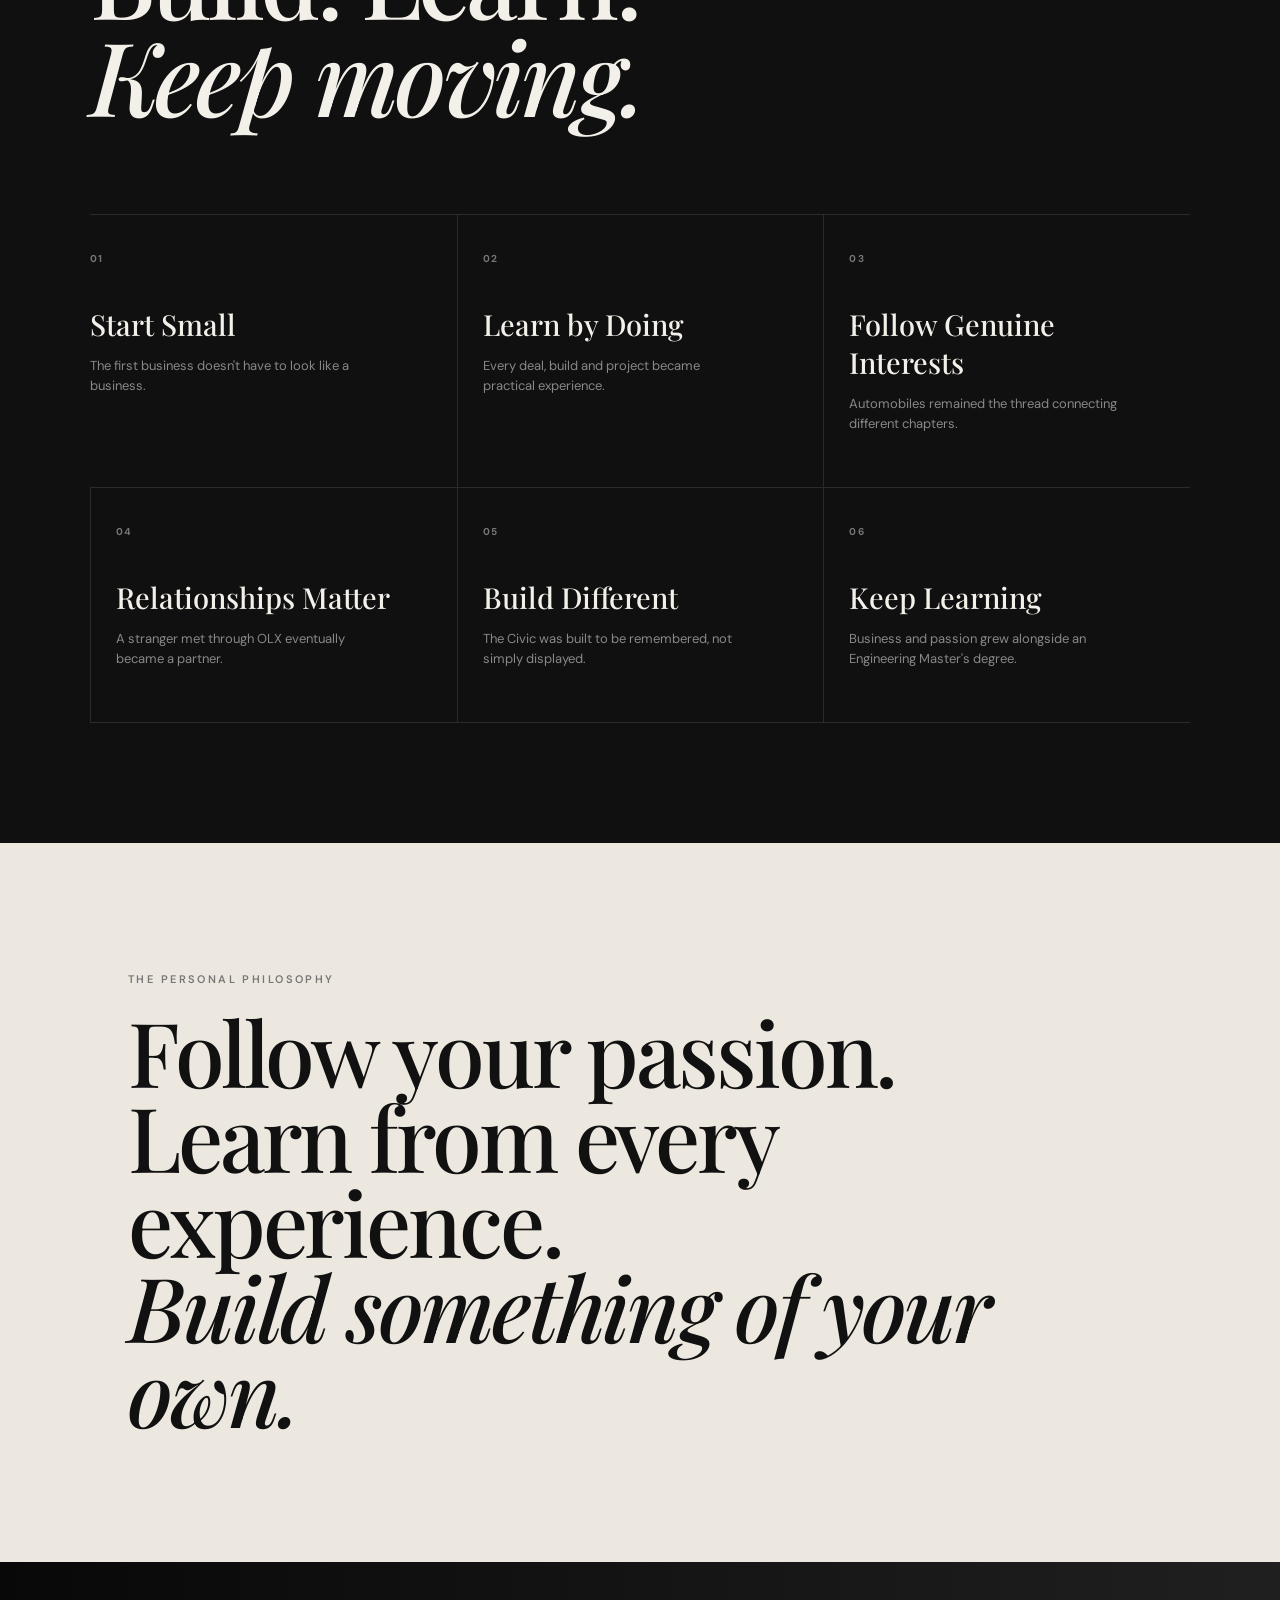
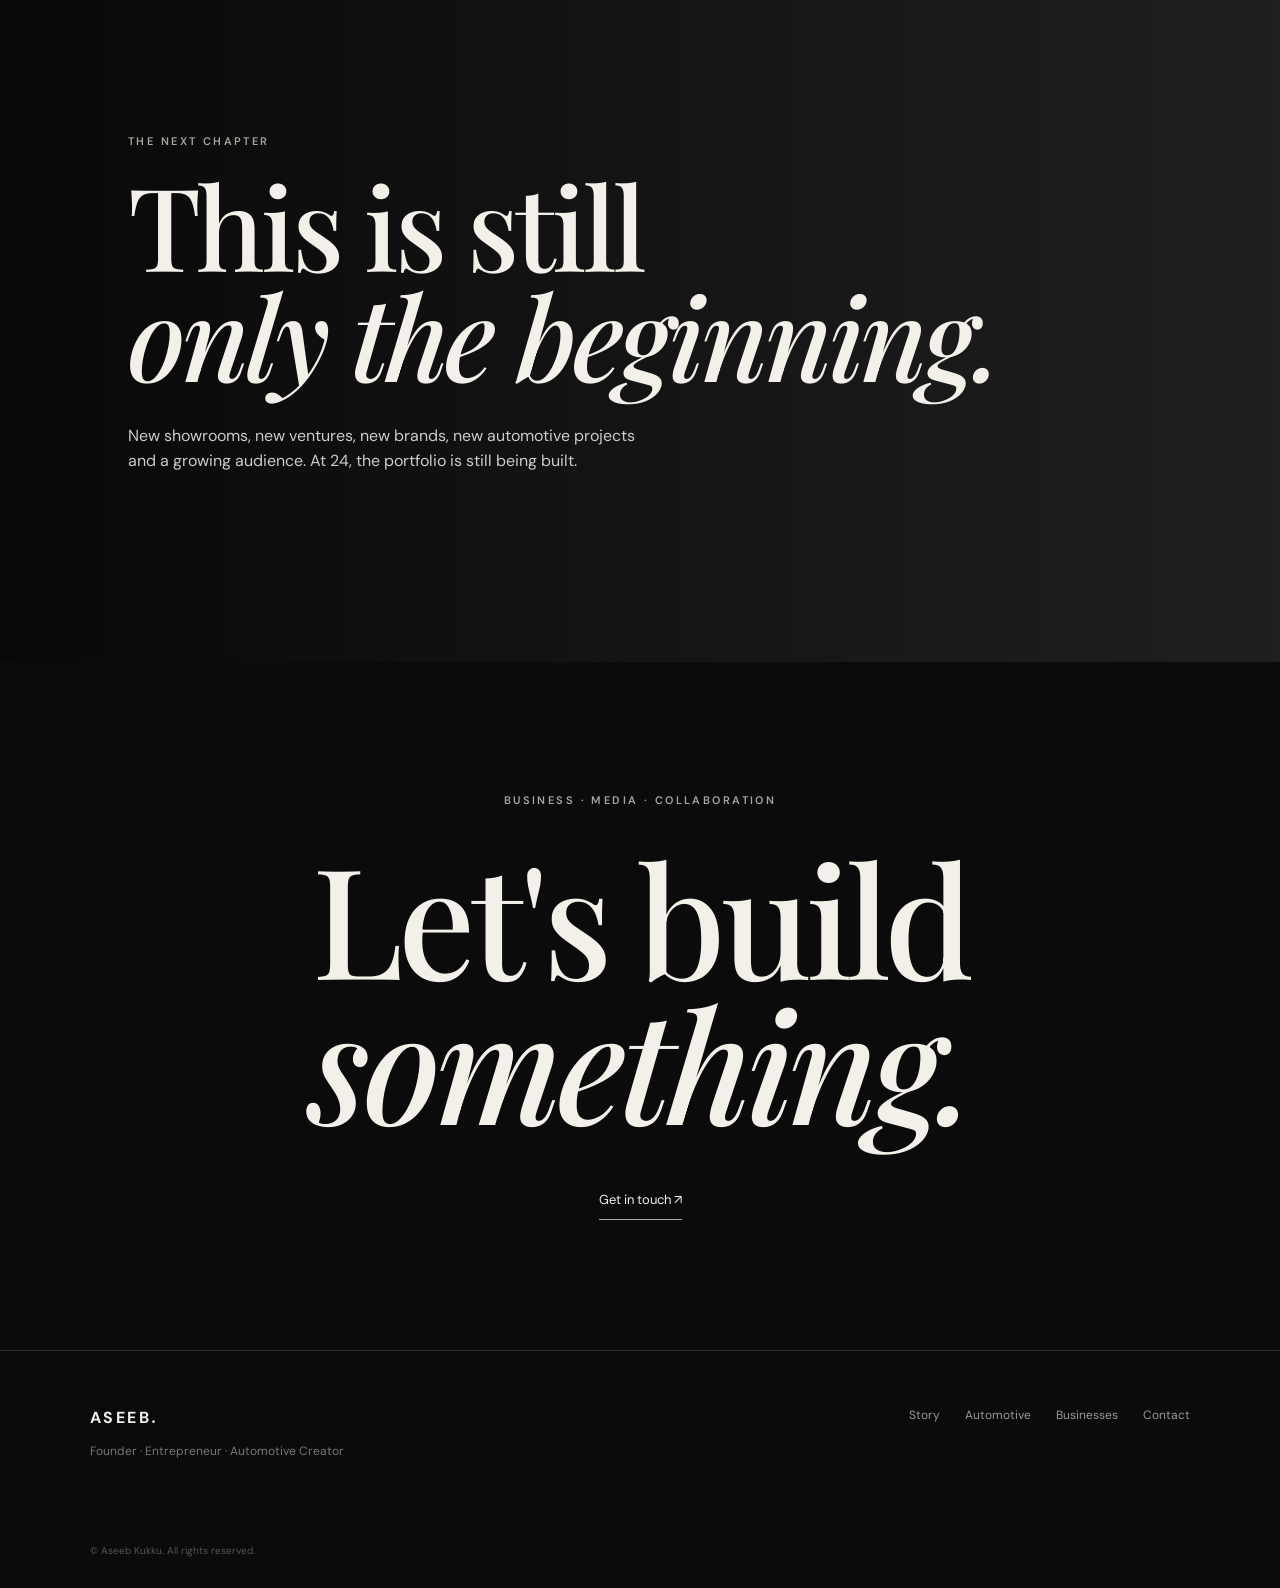
==== commit 8821236d: "Update index.html" ====
--- a/index.html
+++ b/index.html
@@ -7,7 +7,7 @@
   <!-- Primary SEO -->
   <title>Aseeb Kukku | 24-Year-Old Entrepreneur</title>
   <meta name="description" content="Discover Aseeb Kukku, a 24-year-old entrepreneur and serial founder building Race Eleven Cars, The Shoepedia and multiple ventures across automotive, business and content.">
-  <meta name="keywords" content="Aseeb Kukku, AseebKukku, Aseeb Kukku entrepreneur, 24 year old entrepreneur, serial entrepreneur, Race Eleven Cars, automotive entrepreneur, entrepreneur, founder, automotive creator, car enthusiast, modified cars, Kerala entrepreneur, used car business">
+  <meta name="keywords" content="<meta name="keywords" content="Aseeb Kukku, AseebKukku, Aseeb Kukku entrepreneur, 24 year old entrepreneur, serial entrepreneur, Race Eleven Cars, Race 11 Cars, Race11 Cars, Kukku Manjeri, Aseeb K Manjeri, Kukku R11 Manjeri, Muhammed Aseeb K, automotive entrepreneur, entrepreneur, founder, automotive creator, car enthusiast, modified cars, Kerala entrepreneur, used car business">">
   <meta name="author" content="Aseeb Kukku">
   <meta name="robots" content="index, follow, max-image-preview:large, max-snippet:-1, max-video-preview:-1">
   <meta name="googlebot" content="index, follow, max-image-preview:large, max-snippet:-1, max-video-preview:-1">
@@ -358,4 +358,4 @@
 
   <script src="script.js"></script>
 </body>
-</html>+</html>
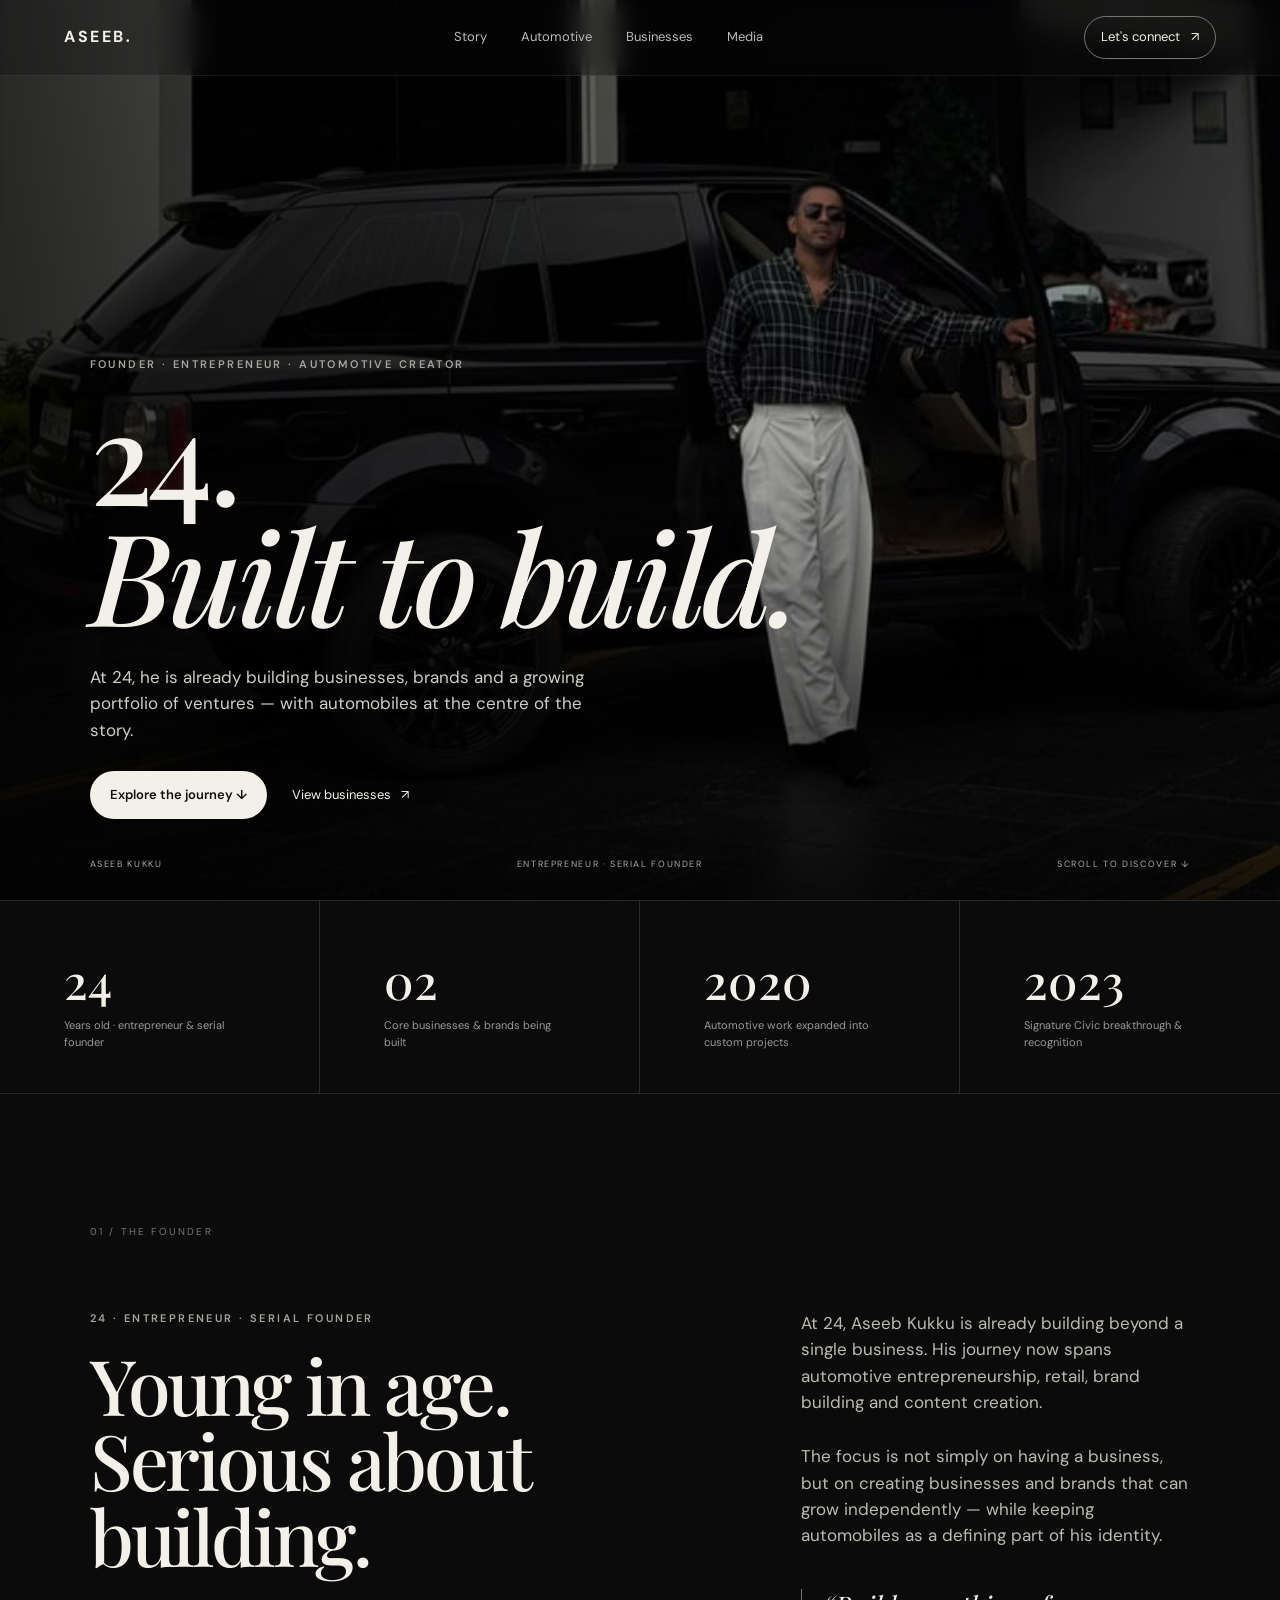
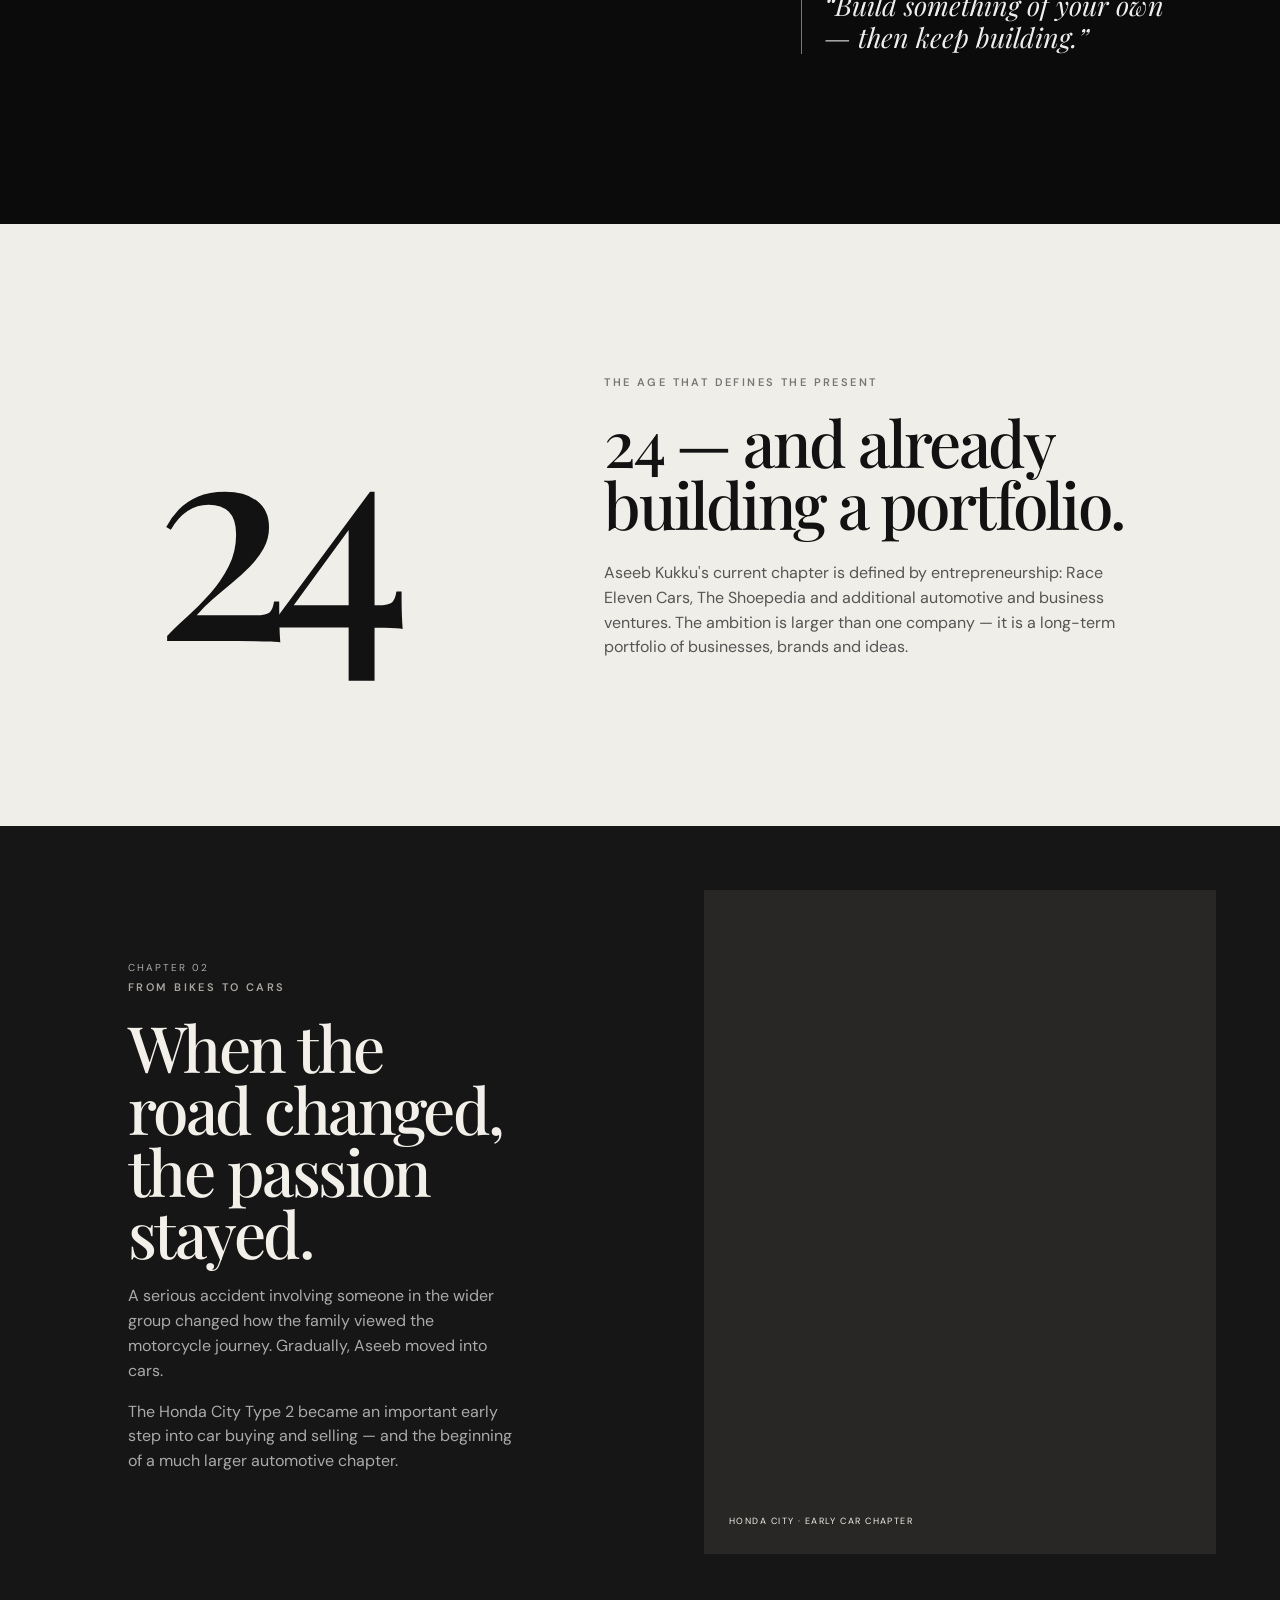
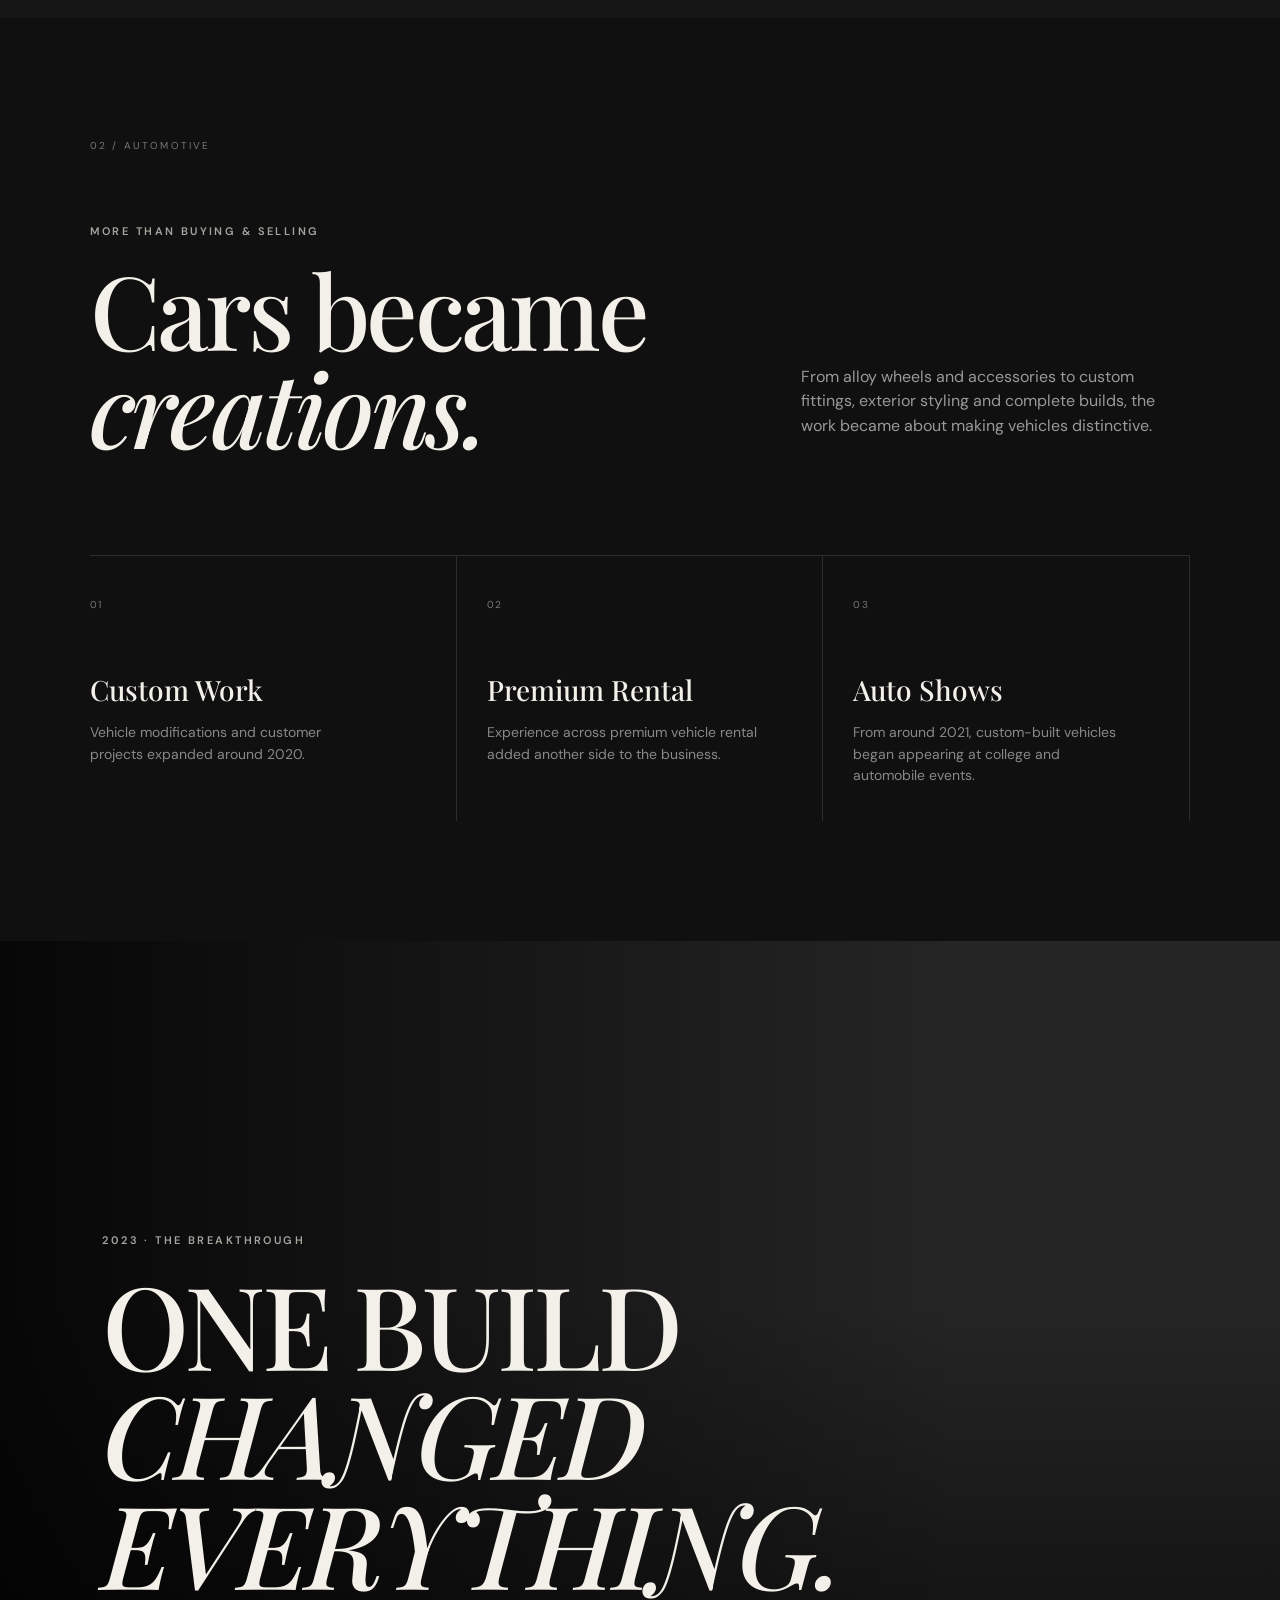
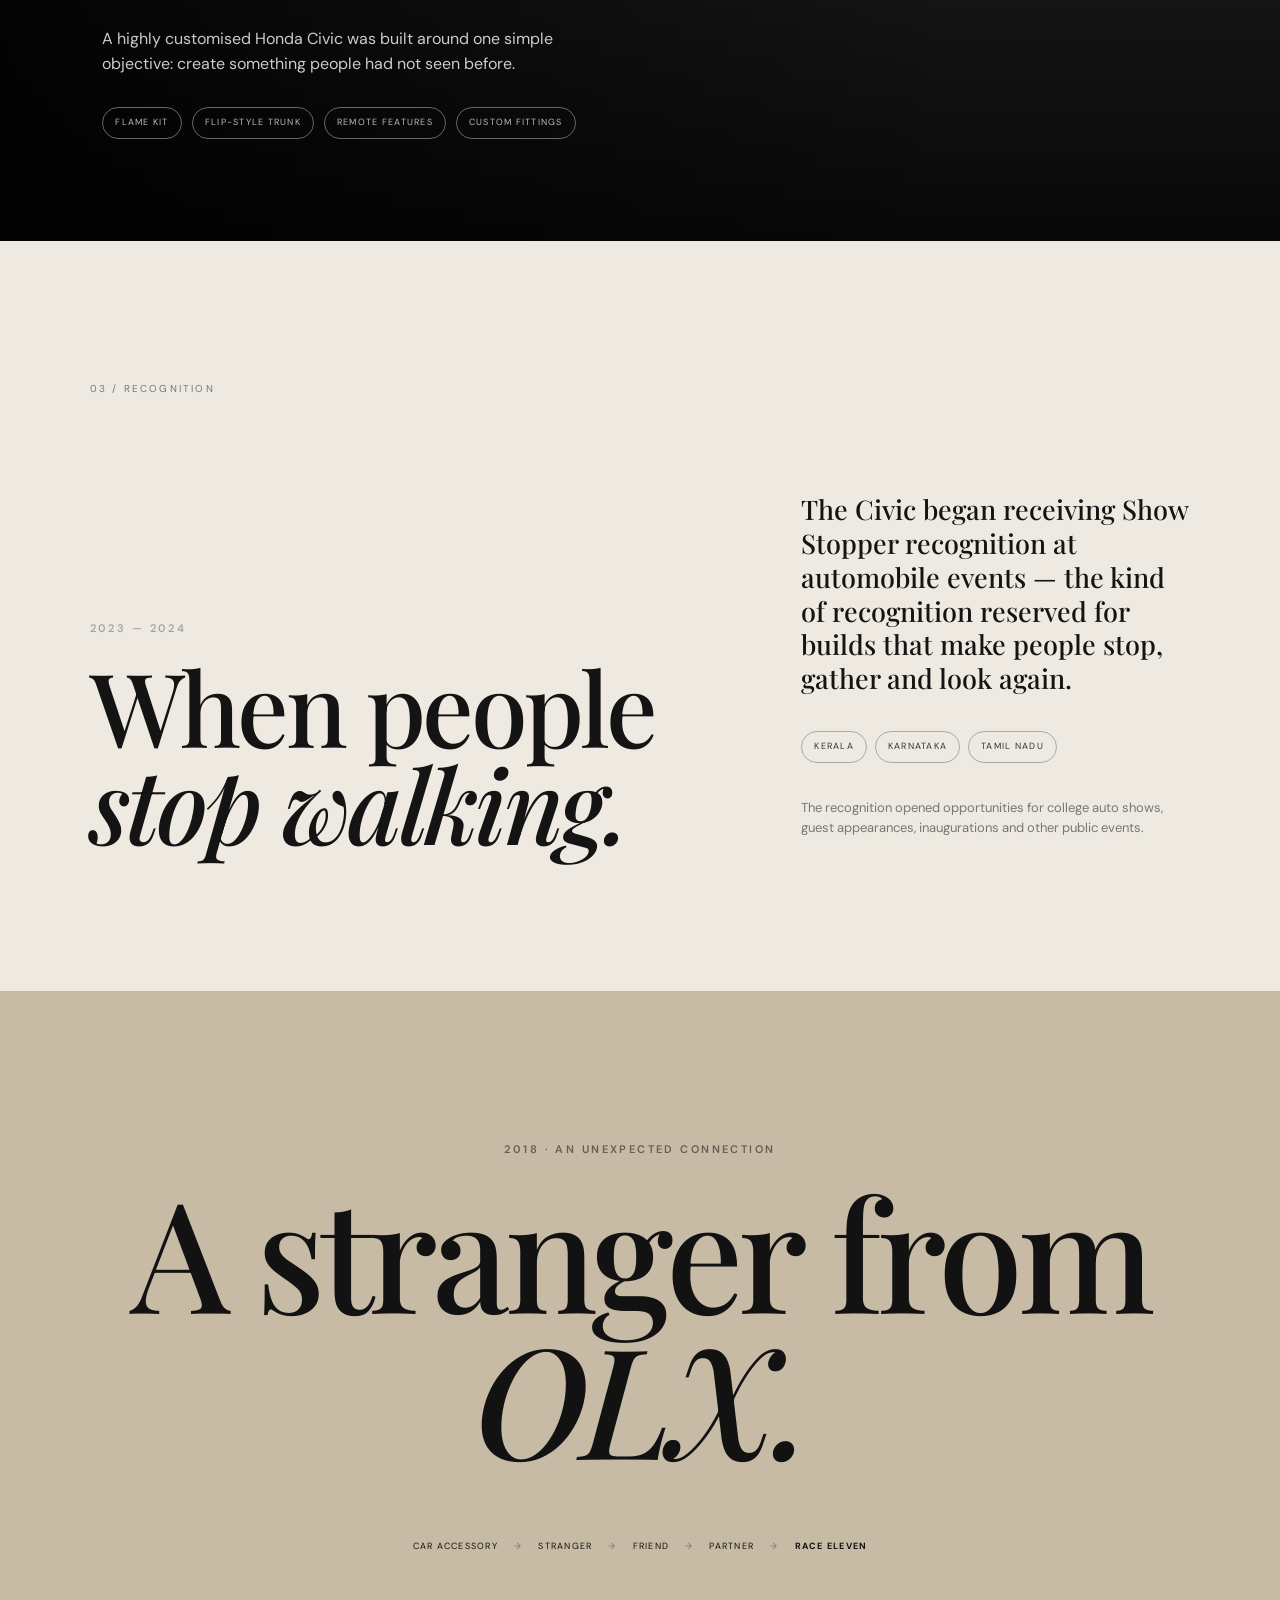
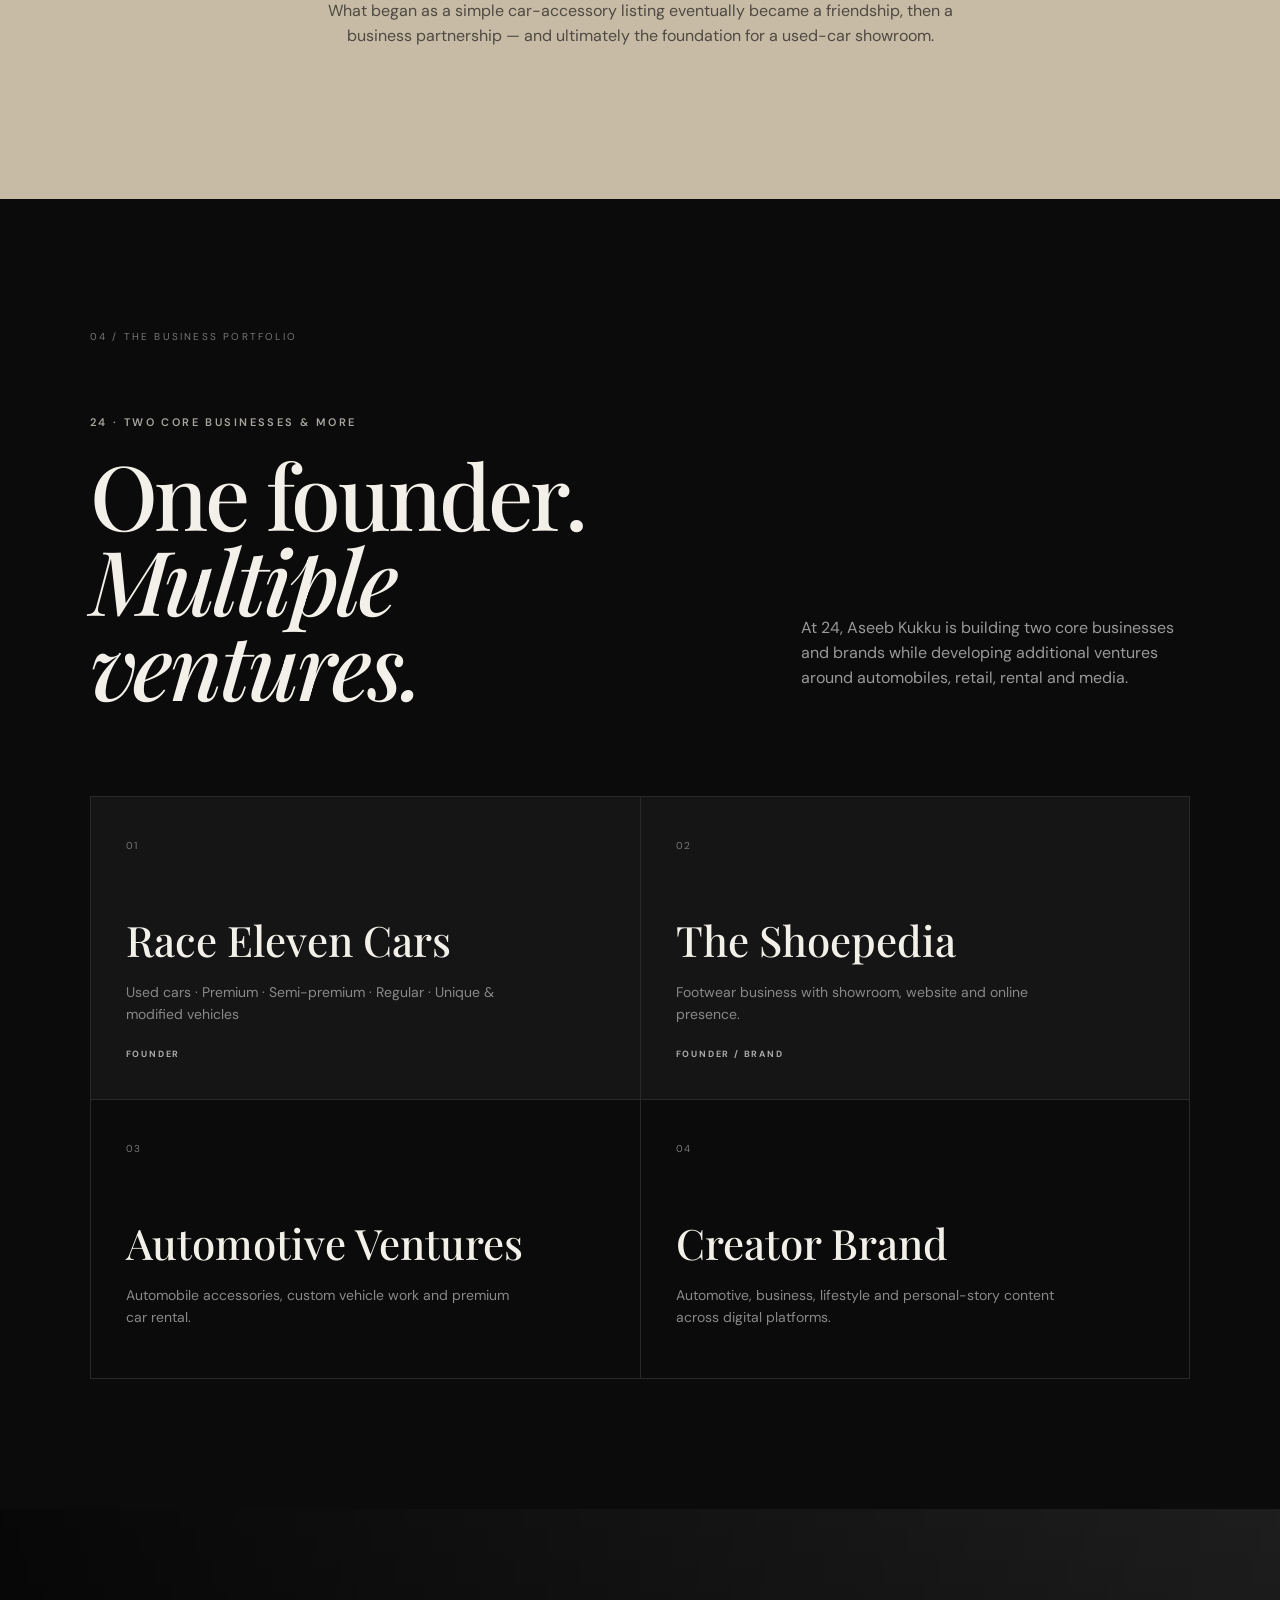
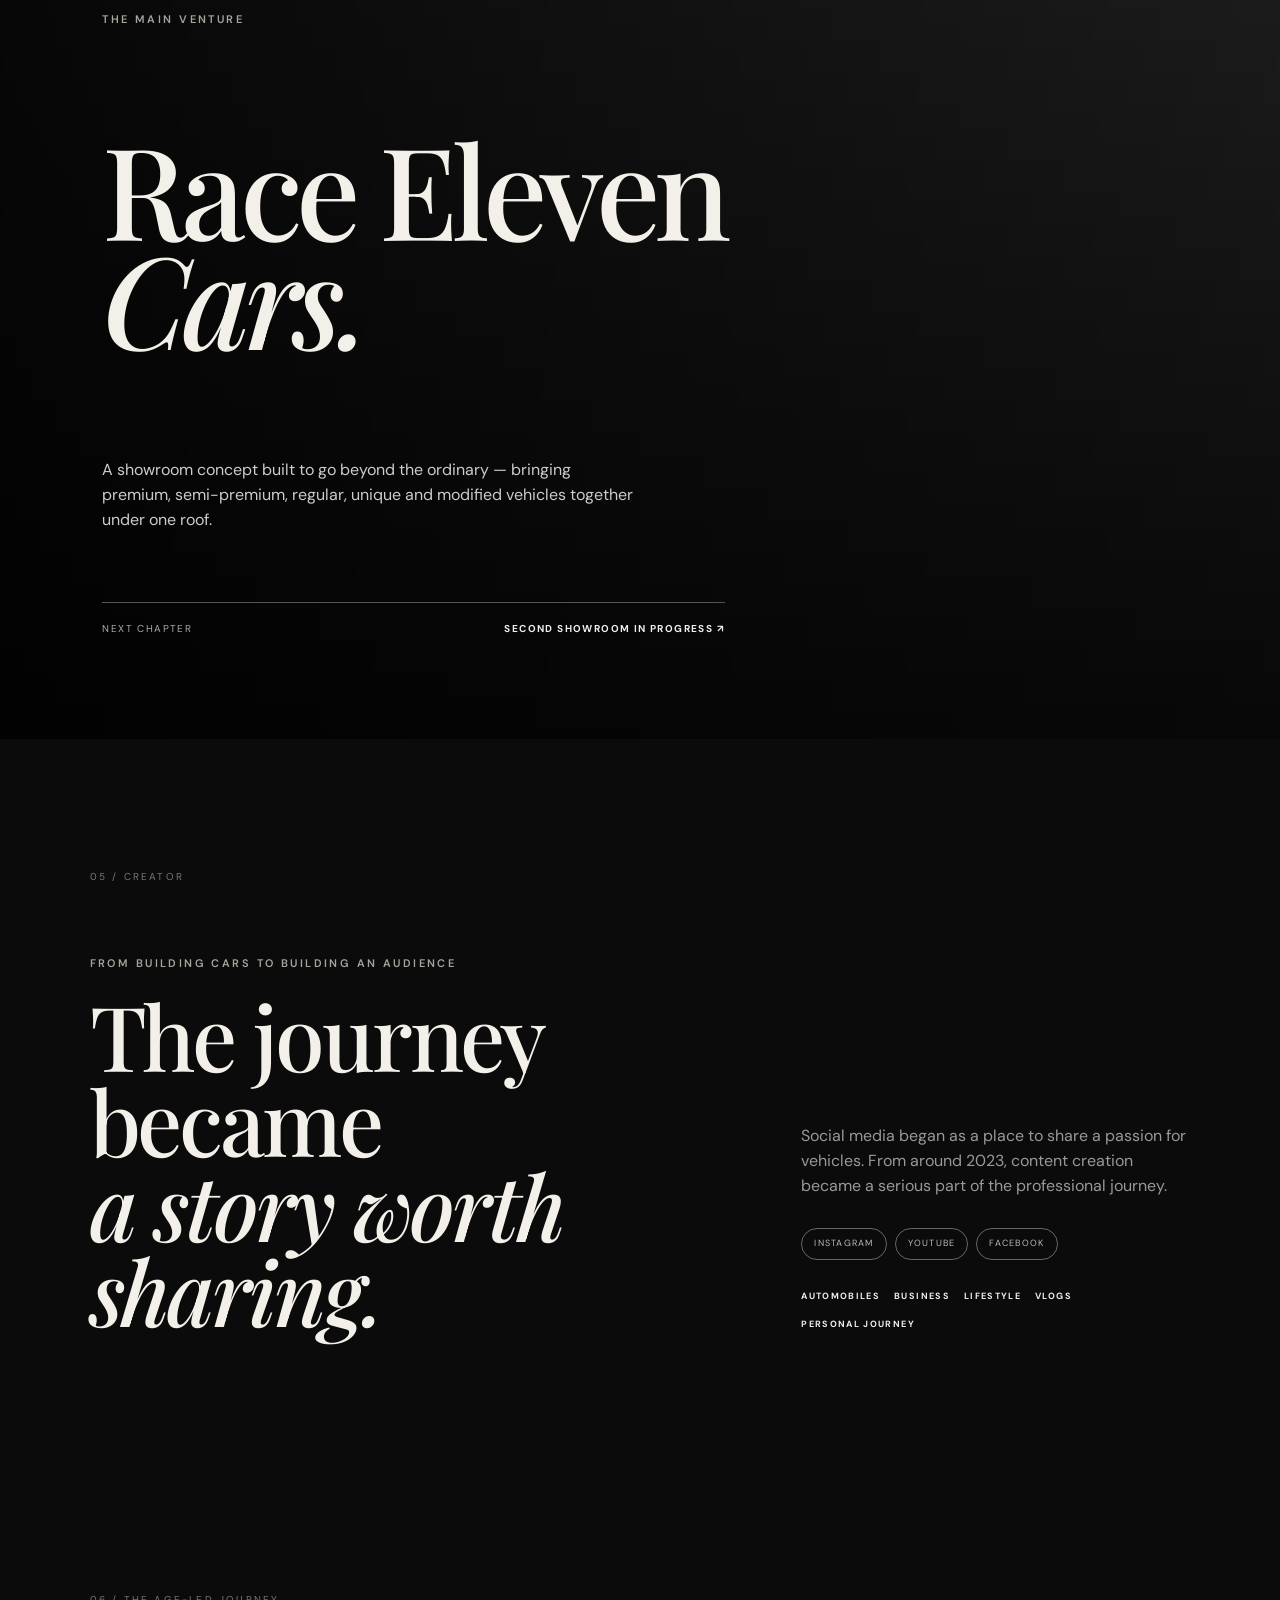
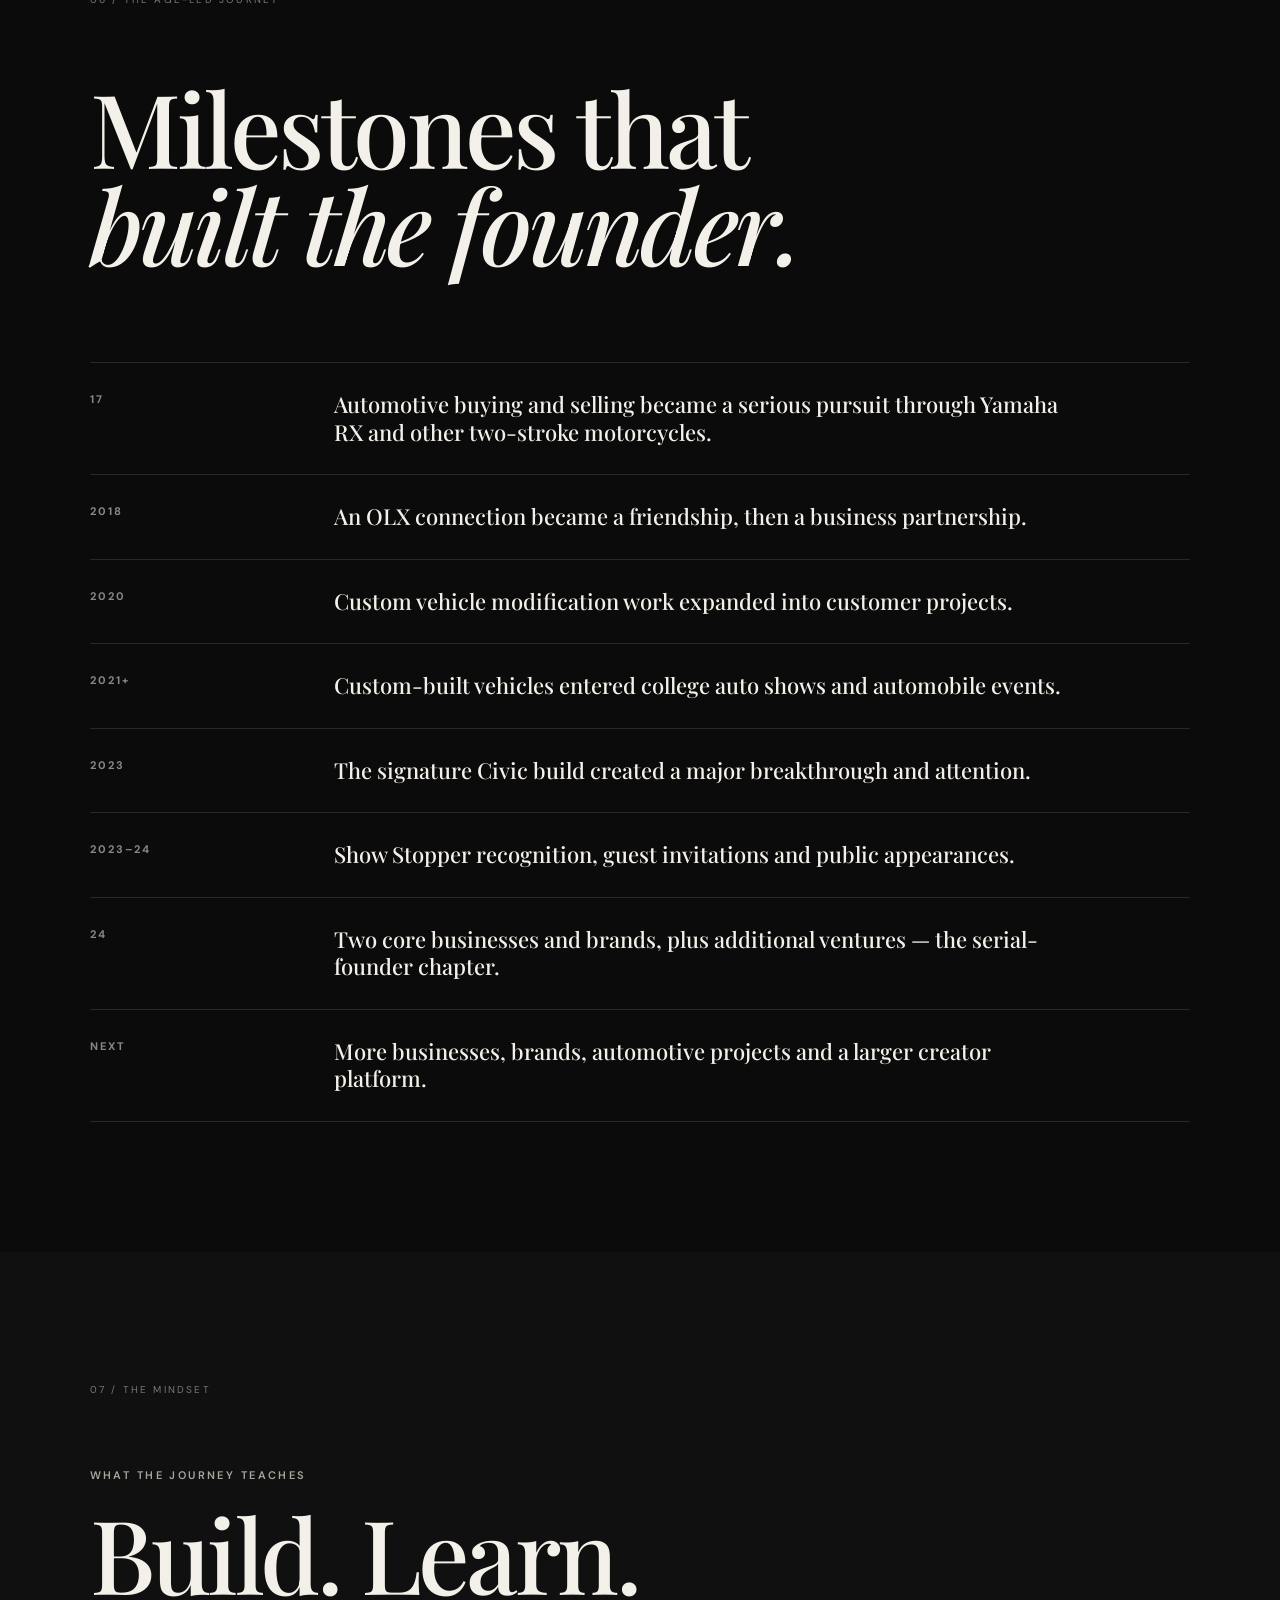
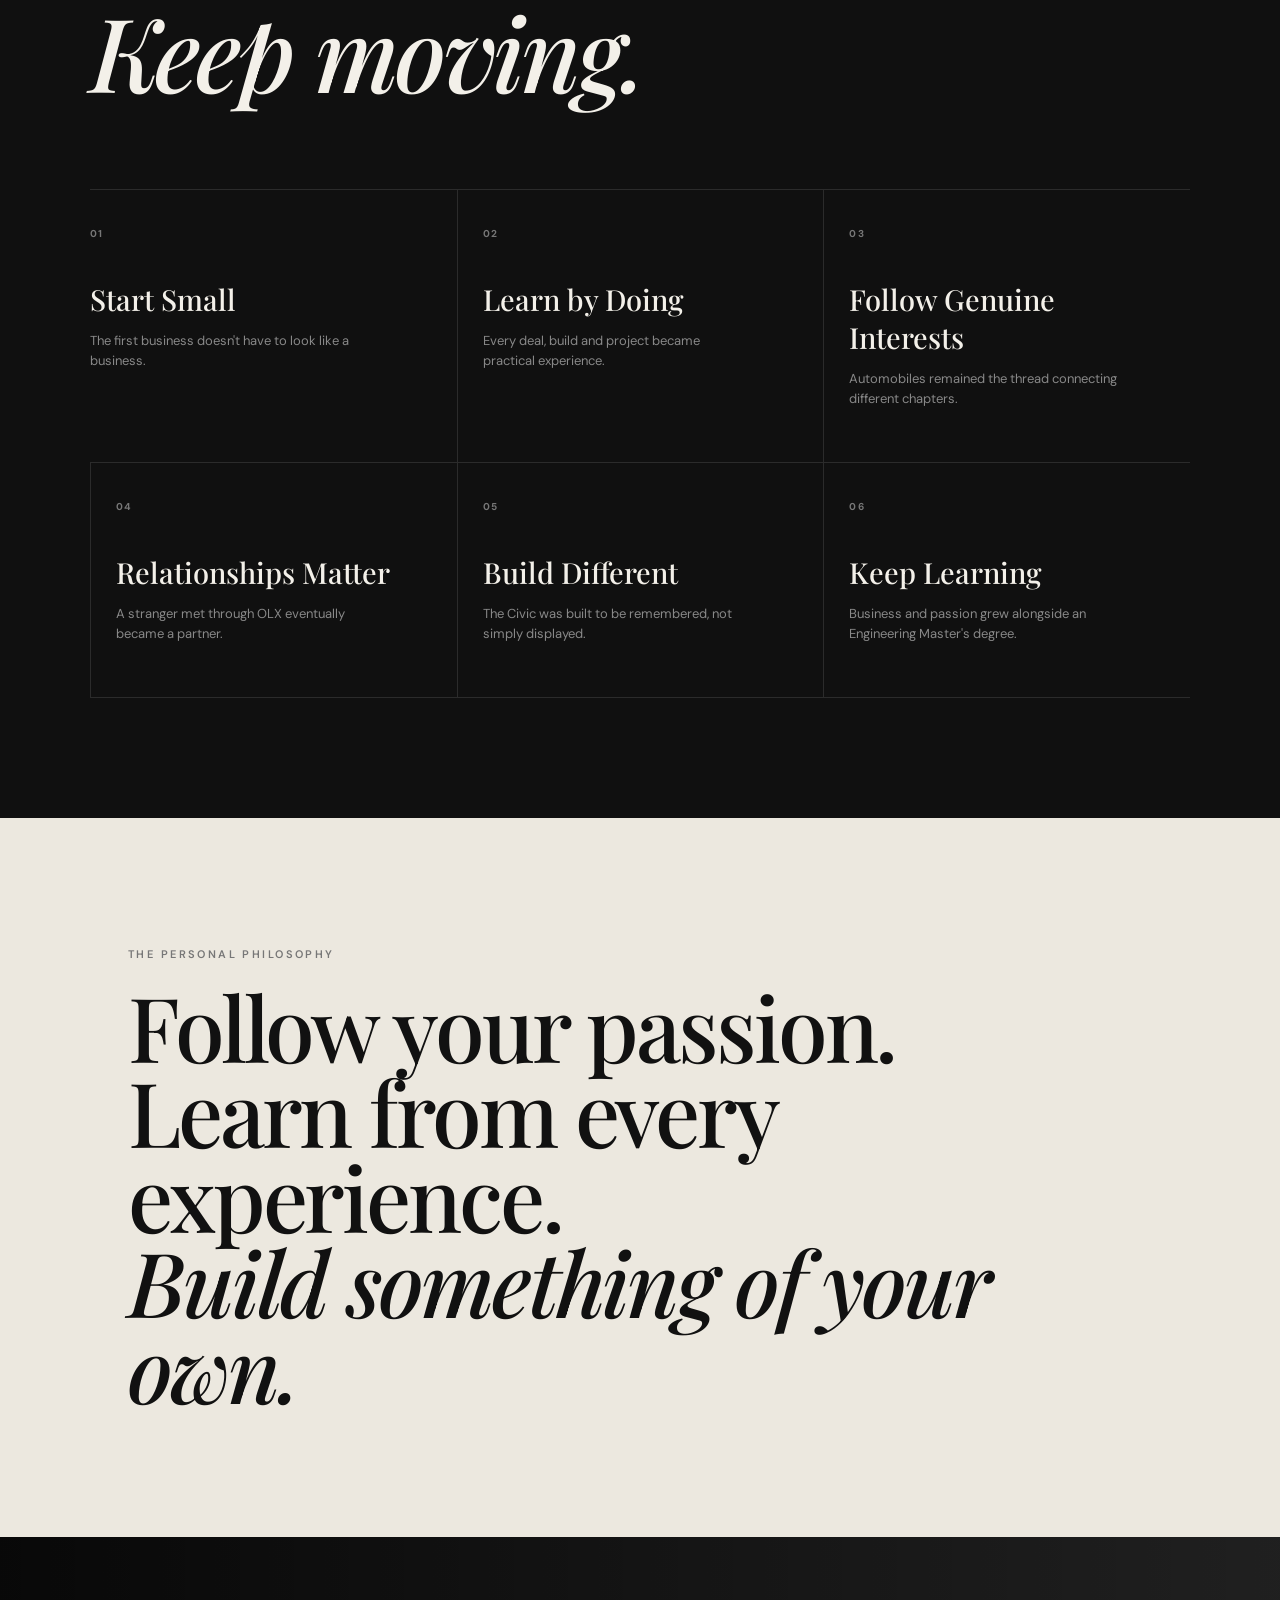
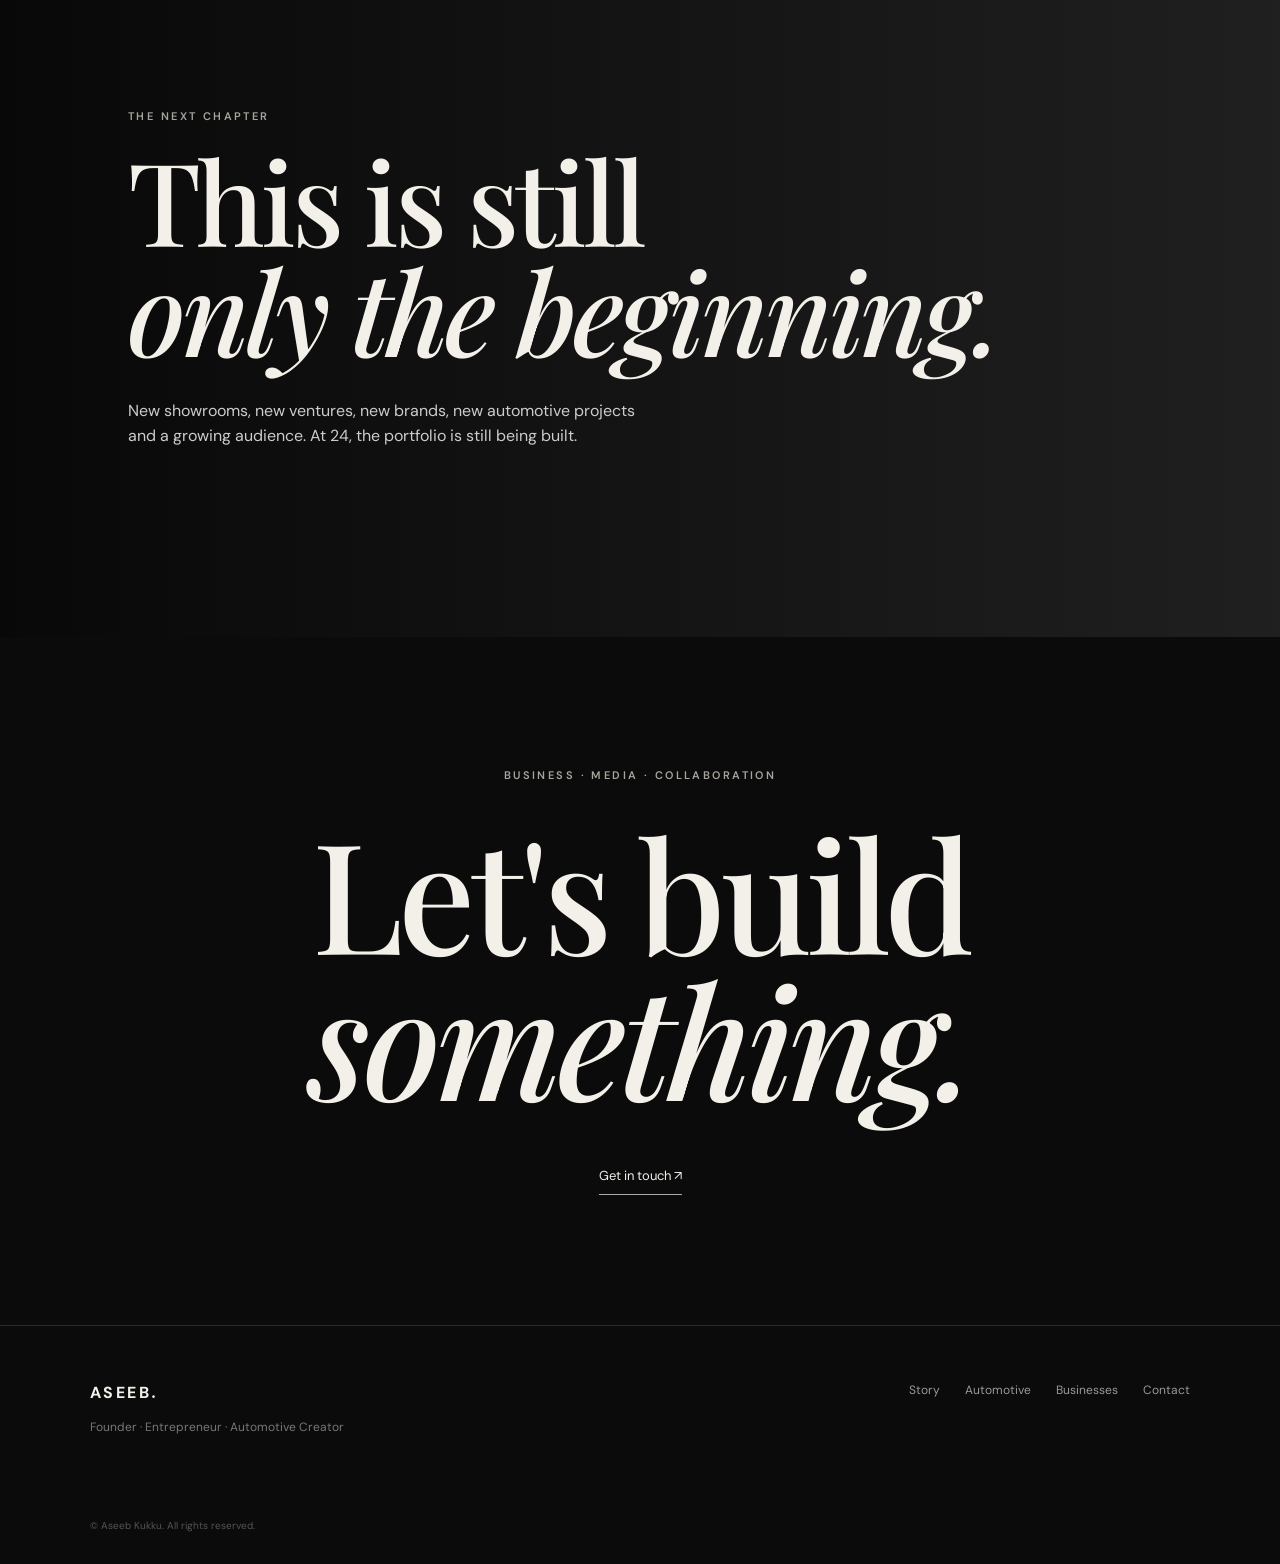
==== commit c259e086: "Update index.html" ====
--- a/index.html
+++ b/index.html
@@ -7,7 +7,7 @@
   <!-- Primary SEO -->
   <title>Aseeb Kukku | 24-Year-Old Entrepreneur</title>
   <meta name="description" content="Discover Aseeb Kukku, a 24-year-old entrepreneur and serial founder building Race Eleven Cars, The Shoepedia and multiple ventures across automotive, business and content.">
-  <meta name="keywords" content="<meta name="keywords" content="Aseeb Kukku, AseebKukku, Aseeb Kukku entrepreneur, 24 year old entrepreneur, serial entrepreneur, Race Eleven Cars, Race 11 Cars, Race11 Cars, Kukku Manjeri, Aseeb K Manjeri, Kukku R11 Manjeri, Muhammed Aseeb K, automotive entrepreneur, entrepreneur, founder, automotive creator, car enthusiast, modified cars, Kerala entrepreneur, used car business">">
+  <meta name="keywords" content="<meta name="keywords" content="Aseeb Kukku, AseebKukku, Aseeb Kukku entrepreneur, 24 year old entrepreneur, Kukku R11 manjeri, Race Eleven Cars, Race 11 Cars, Race11 Cars, Kukku Manjeri, Aseeb K Manjeri, Kukku R11 Manjeri, Muhammed Aseeb K, automotive entrepreneur, entrepreneur, founder, automotive creator, Kerala entrepreneur, used car business">
   <meta name="author" content="Aseeb Kukku">
   <meta name="robots" content="index, follow, max-image-preview:large, max-snippet:-1, max-video-preview:-1">
   <meta name="googlebot" content="index, follow, max-image-preview:large, max-snippet:-1, max-video-preview:-1">
